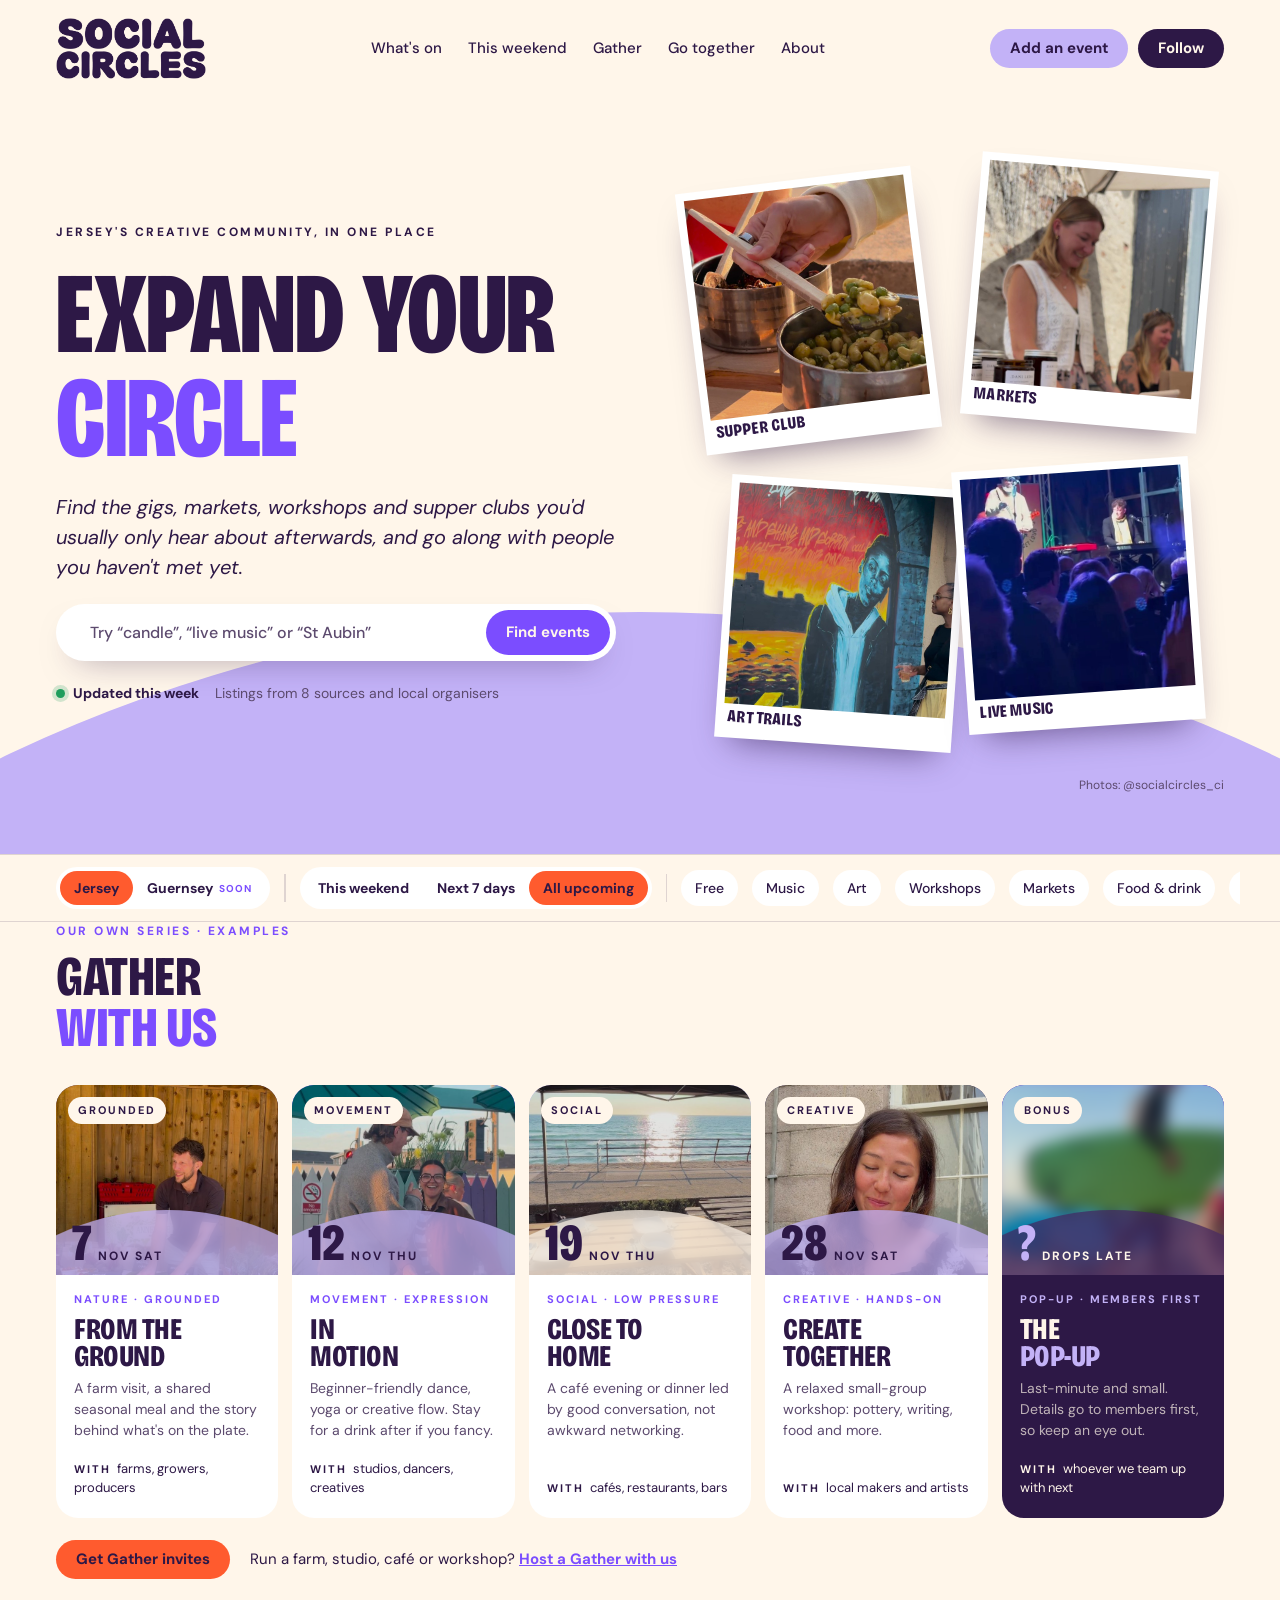
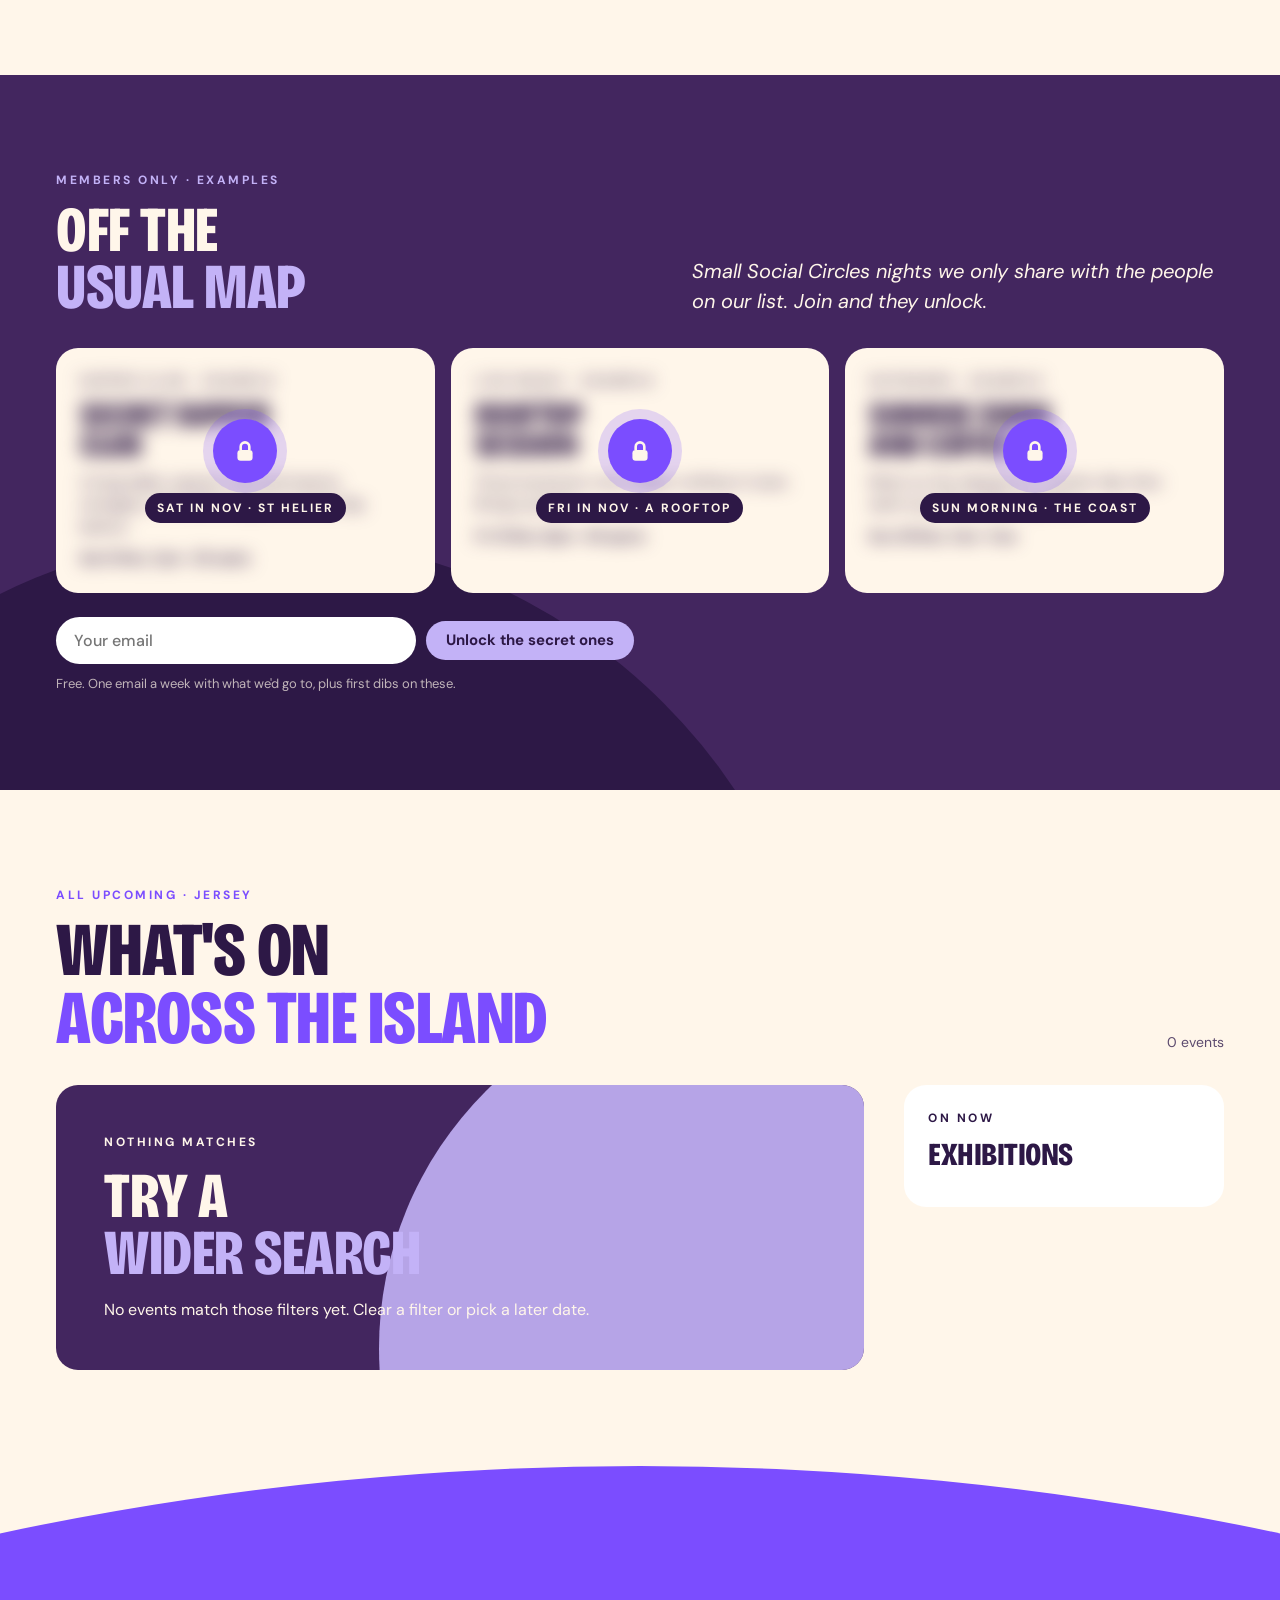
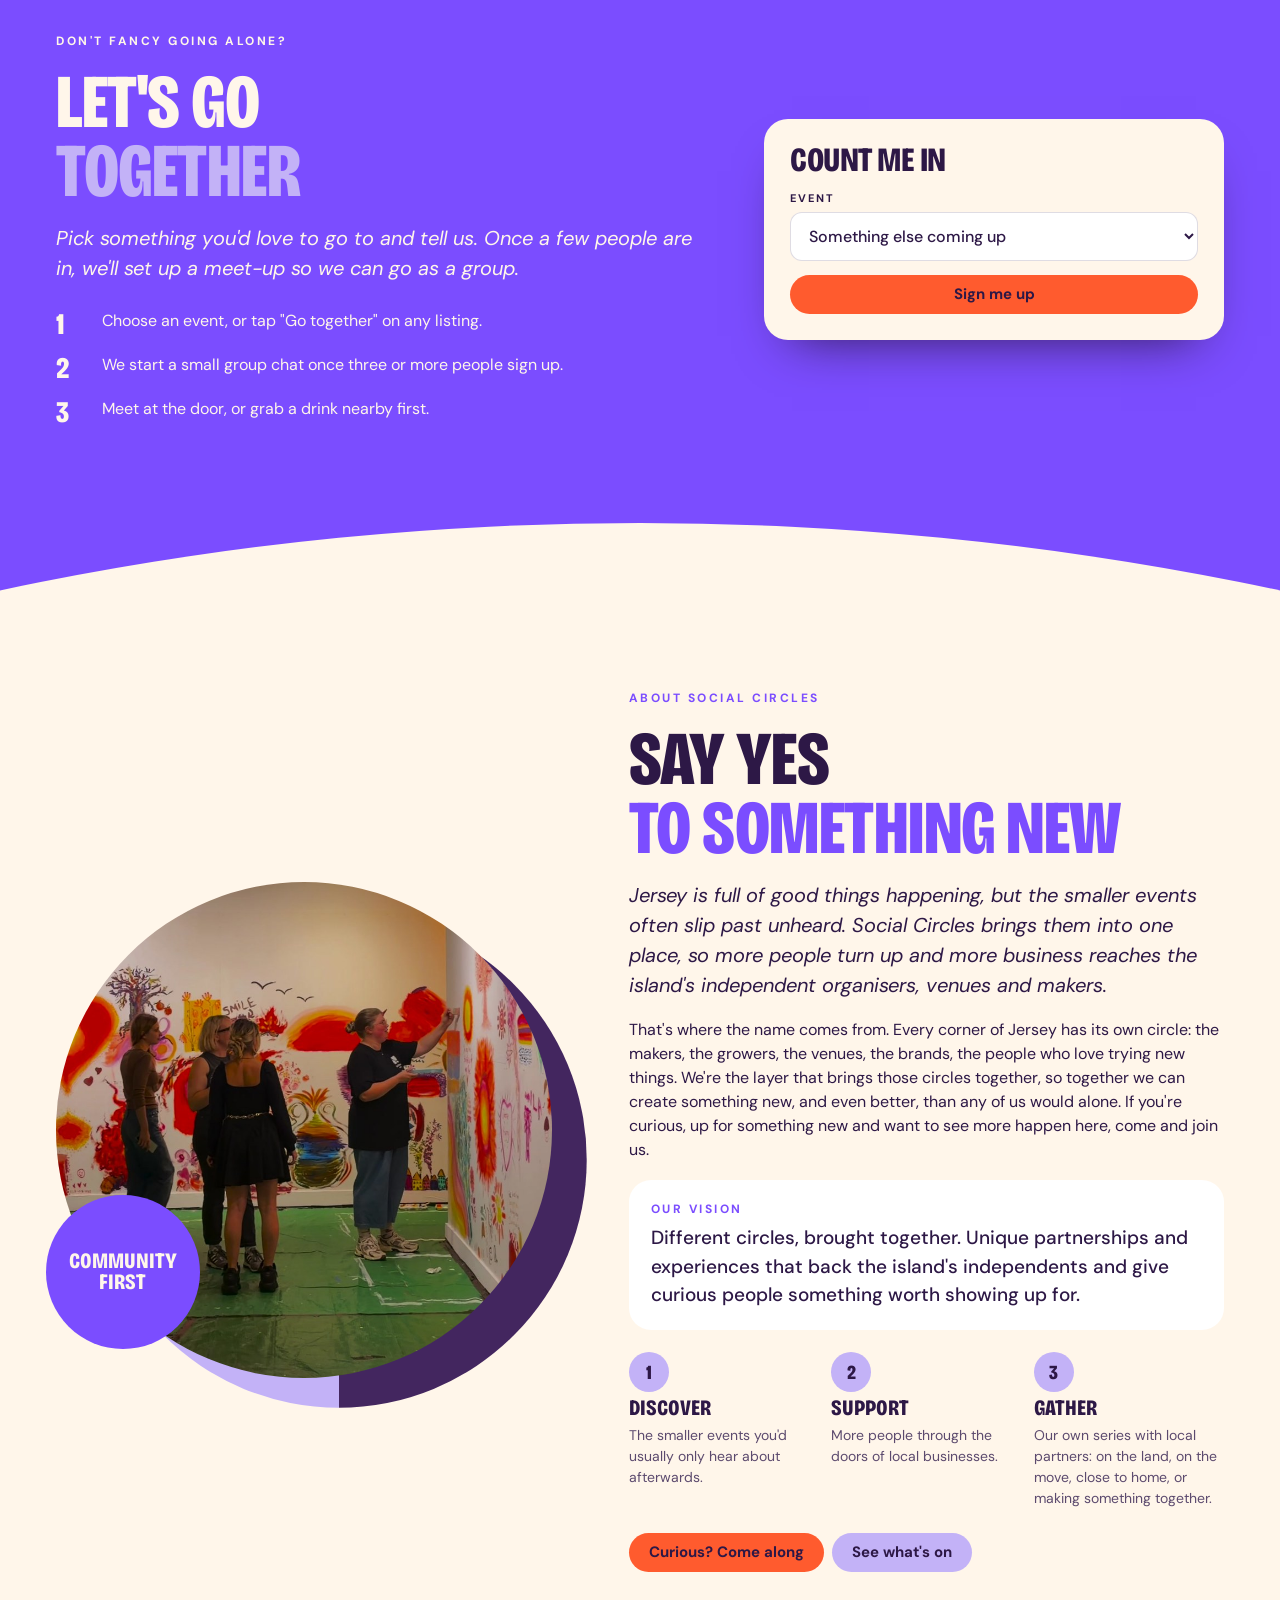
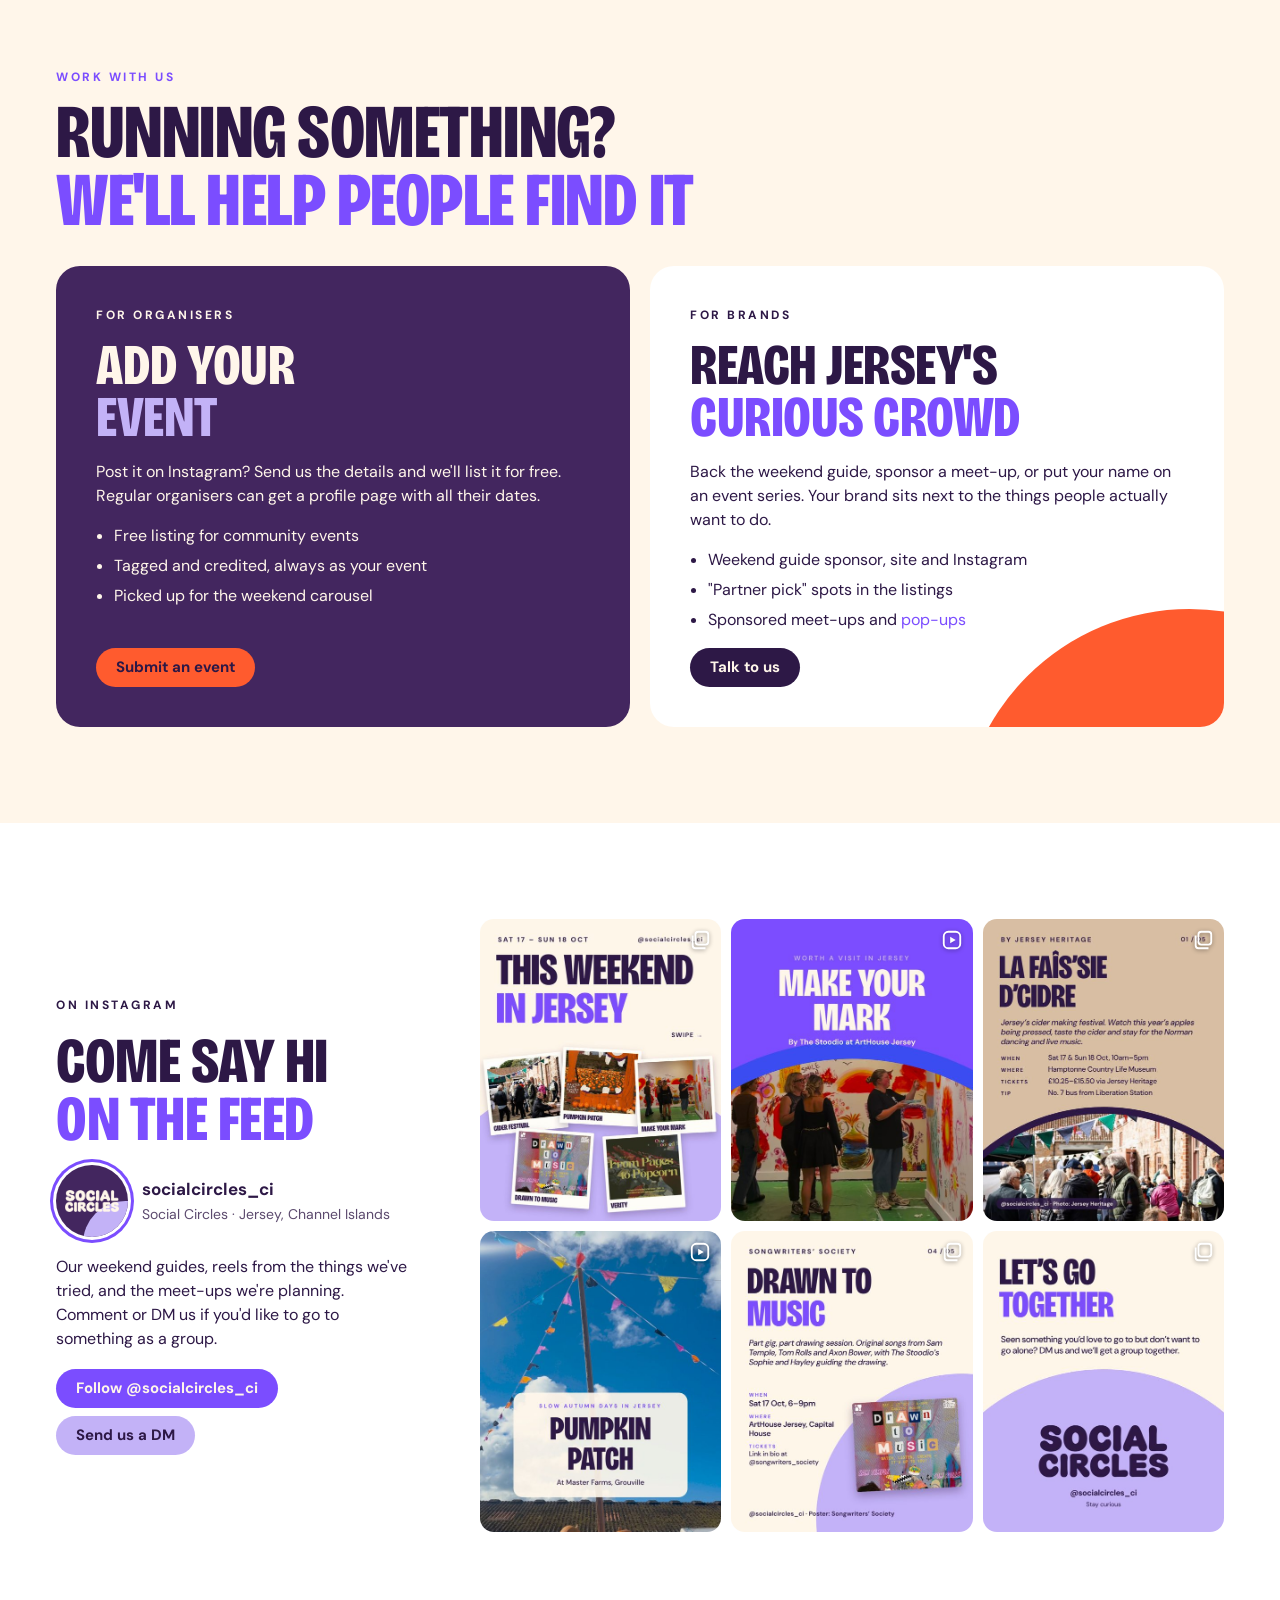
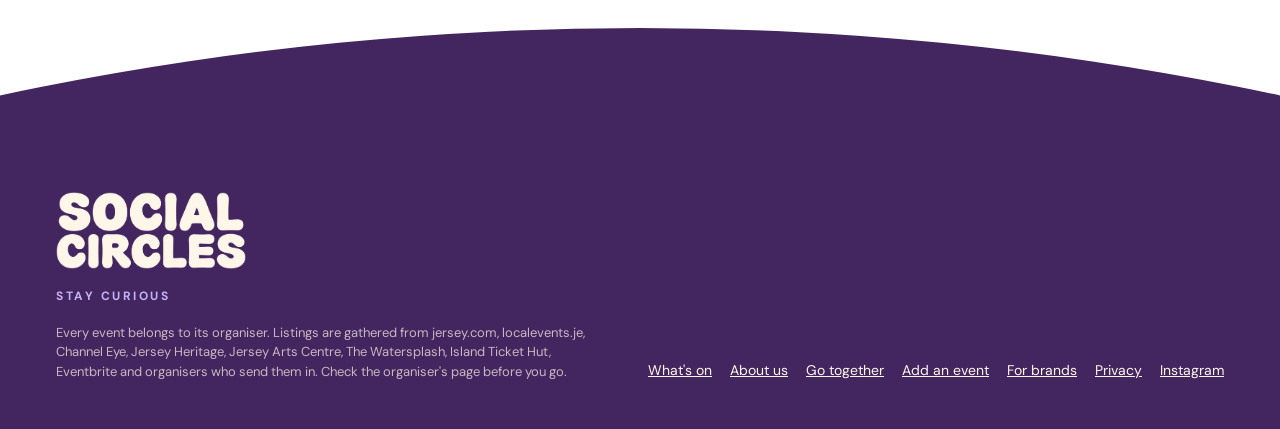
==== site/index.html @ 78b412b4 "Connect the Go together Tally form Co-Authored-By: Claude Opus 5.5 (1M context) <noreply@anthropic.c" ====
<!doctype html>
<html lang="en-GB">
<head>
<meta charset="utf-8">
<meta name="viewport" content="width=device-width,initial-scale=1,viewport-fit=cover">
<title>Social Circles · What's on in Jersey</title>
<meta name="description" content="Jersey's creative community in one place. Find the gigs, markets, workshops and supper clubs you'd usually only hear about afterwards, and go along with people you haven't met yet.">
<meta property="og:title" content="Social Circles · Expand your circle">
<meta property="og:description" content="What's on in Jersey, from the smaller events you'd usually only hear about afterwards.">
<meta property="og:image" content="img/about-mural.jpg">
<meta name="theme-color" content="#FFF6EA">
<link rel="icon" href="img/icon.png">
<link rel="preconnect" href="https://fonts.googleapis.com">
<link rel="stylesheet" href="https://fonts.googleapis.com/css2?family=Bricolage+Grotesque:opsz,wdth,wght@12..96,75..100,400..800&family=DM+Sans:ital,wght@0,400;0,500;0,700;1,400&display=swap">
<style>
/* Layout: homepage mockup in the weekend-carousel style. Cream hero over a giant cropped lilac circle with a polaroid collage, sticky island + date filter, carousel-style weekend picks, a two-card spotlight (our meet-up vs a featured event), a dated agenda, then violet meet-up and plum/white organiser + brand cards, each band entered through a giant split-circle edge. Kraft kept to a trace; tomato marks dates only. Single committed look: brand colours never change with theme. */
:root{
  --violet:#7B4DFF; --tomato:#FF5B2E; --aubergine:#2D1846; --plum:#43265F;
  --lilac:#C3B2F7; --kraft:#D8BFA3; --cream:#FFF6EA; --white:#FFFFFF;
  --accent-text:var(--violet); --accent-soft:var(--lilac);
  --line:#2D184626; --muted:#5C4A6E; --cream-dim:#FFF6EAB3;
  --display:'Bricolage Grotesque','Arial Narrow',Impact,sans-serif;
  --body:'DM Sans',system-ui,-apple-system,'Segoe UI',sans-serif;
  color-scheme:light;
}
*{box-sizing:border-box}
body{background:var(--cream);color:var(--aubergine);font-family:var(--body);font-size:16px;line-height:1.5;margin:0}
body::before{content:"";position:fixed;inset:0 0 auto;height:env(safe-area-inset-top,0px);z-index:30;background:var(--cream)}
.wrap{max-width:1200px;margin:0 auto;padding-left:max(16px,env(safe-area-inset-left,0px));padding-right:max(16px,env(safe-area-inset-right,0px))}
a{color:inherit}
img{display:block;max-width:100%}
h1,h2,h3{font-family:var(--display);font-weight:800;font-stretch:75%;font-variation-settings:"wdth" 75;text-transform:uppercase;line-height:.9;margin:0;letter-spacing:-.5px;text-wrap:balance}
h2{font-size:clamp(40px,6vw,76px)}
h2 .v,h1 .v{color:var(--violet)}
p{margin:0}
.eyebrow{font-size:12px;font-weight:700;letter-spacing:2.5px;text-transform:uppercase}
.intro{font-style:italic;font-size:clamp(17px,1.8vw,20px);max-width:52ch}
.btn{display:inline-flex;align-items:center;gap:8px;border:0;border-radius:999px;padding:12px 20px;font:700 15px/1 var(--body);cursor:pointer;text-decoration:none;white-space:nowrap}
.btn-dark{background:var(--aubergine);color:var(--cream)}
.btn-violet{background:var(--violet);color:var(--cream)}
.btn-line{background:var(--lilac);color:var(--aubergine)}
.btn:focus-visible,.chip:focus-visible,.seg button:focus-visible,input:focus-visible,select:focus-visible{outline:3px solid var(--violet);outline-offset:2px}
.section{padding-block:clamp(56px,8vw,96px);position:relative;overflow:hidden}
.head{display:flex;justify-content:space-between;align-items:flex-end;gap:20px;flex-wrap:wrap;margin-bottom:32px}
.head > div{display:flex;flex-direction:column;gap:12px;min-width:0}

/* mockup note */
.note{background:var(--aubergine);color:var(--cream);font-size:13px}
.note .wrap{display:flex;gap:12px;align-items:center;justify-content:space-between;flex-wrap:wrap;padding-block:8px}
.note b{color:var(--lilac)}

/* nav */
.nav .wrap{display:flex;align-items:center;justify-content:space-between;gap:20px;padding-block:18px}
.nav .logo img{width:150px}
.nav ul{display:flex;gap:26px;list-style:none;margin:0;padding:0;font-weight:500;font-size:15px}
.nav ul a{text-decoration:none;white-space:nowrap}
.nav .right .btn{white-space:nowrap}
.nav ul a:hover{color:var(--violet)}
.nav .right{display:flex;gap:10px;align-items:center}
@media (max-width:1040px){.nav ul{display:none}}
@media (max-width:480px){.nav .logo img{width:120px}.nav .right .btn-line{display:none}}

/* hero */
.hero{position:relative;overflow:hidden;padding-block:clamp(32px,5vw,64px) clamp(48px,7vw,88px)}
.hero .disc{position:absolute;left:50%;top:68%;width:230vw;aspect-ratio:1;border-radius:50%;background:var(--lilac);transform:translateX(-50%)}
.hero .wrap{position:relative;display:grid;grid-template-columns:minmax(0,1.05fr) minmax(0,1fr);gap:40px;align-items:center}
.hero-copy{display:flex;flex-direction:column;gap:22px;min-width:0}
.hero h1{font-size:clamp(60px,9vw,128px)}
.meta-row{display:flex;gap:16px;flex-wrap:wrap;align-items:center;font-size:14px;color:var(--muted)}
.live{display:inline-flex;align-items:center;gap:8px;font-weight:700;color:var(--aubergine)}
.live::before{content:"";width:9px;height:9px;border-radius:50%;background:#1F9D5C;box-shadow:0 0 0 4px #1F9D5C33}
.search{display:flex;gap:8px;background:var(--white);border-radius:999px;padding:6px 6px 6px 20px;box-shadow:0 14px 34px -20px #2D184699;max-width:560px}
.search input{flex:1;min-width:0;border:0;background:transparent;font:500 16px var(--body);color:var(--aubergine)}
.search input::placeholder{color:var(--muted)}
.search input:focus-visible{outline:none}
.collage{position:relative;aspect-ratio:1/1.1;max-width:560px;width:100%;justify-self:end}
.pol{position:absolute;width:43%;background:var(--white);padding:8px 8px 34px;box-shadow:0 18px 34px -16px #2D184699}
.pol img{width:100%;aspect-ratio:1;object-fit:cover}
.pol span{position:absolute;left:12px;bottom:8px;font-family:var(--display);font-weight:800;font-stretch:75%;font-variation-settings:"wdth" 75;font-size:17px;text-transform:uppercase;letter-spacing:.2px}
.pol:nth-child(1){left:3%;top:3%;transform:rotate(-7deg)}
.pol:nth-child(2){right:3%;top:0;transform:rotate(5deg)}
.pol:nth-child(3){left:9%;top:53%;transform:rotate(4deg)}
.pol:nth-child(4){right:5%;top:50%;transform:rotate(-4deg)}
.credit{position:absolute;right:0;bottom:-28px;font-size:12px;color:var(--muted)}
@media (max-width:820px){
  .hero .wrap{grid-template-columns:1fr}
  .hero .disc{top:auto;bottom:calc(430px - 230vw)}
  .collage{justify-self:center;max-width:420px}
}

/* filter bar */
.filters{position:sticky;top:env(safe-area-inset-top,0px);z-index:20;background:var(--cream);border-block:1.5px solid var(--line)}
.filters .wrap{display:flex;gap:14px;align-items:center;padding-block:12px;overflow-x:auto;scrollbar-width:none}
.filters .wrap::-webkit-scrollbar{display:none}
.seg{display:inline-flex;background:var(--white);border-radius:999px;padding:4px;flex:none}
.seg button{border:0;background:transparent;border-radius:999px;padding:8px 14px;font:700 14px var(--body);color:var(--aubergine);cursor:pointer;display:inline-flex;gap:6px;align-items:center}
.seg button[aria-pressed="true"]{background:var(--plum);color:var(--cream)}
.seg small{font-size:10px;letter-spacing:1px;text-transform:uppercase;background:transparent;color:var(--accent-text);border-radius:999px;padding:2px 0}
.divider{width:1.5px;height:28px;background:var(--line);flex:none}
.chip{flex:none;border:0;border-radius:999px;padding:9px 14px;font:500 14px var(--body);background:var(--white);color:var(--aubergine);cursor:pointer}
.chip[aria-pressed="true"]{background:var(--aubergine);color:var(--cream);box-shadow:none}

/* weekend picks */
.picks{display:grid;grid-template-columns:repeat(3,minmax(0,1fr));gap:20px}
@media (max-width:980px){.picks{grid-template-columns:repeat(auto-fit,minmax(min(100%,300px),1fr))}}
.pick{border-radius:22px;position:relative;overflow:hidden;padding:28px 26px 0;display:flex;flex-direction:column;gap:16px;min-width:0}
.pick.kraft{background:var(--white)} .pick.plum{background:var(--plum);color:var(--cream)} .pick.cream{background:var(--white)}
.pick .top{display:flex;justify-content:space-between;gap:12px}
.pick .top span:last-child{white-space:nowrap}
.pick h3{font-size:clamp(38px,3.6vw,50px)}
.pick.cream h3 .v,.pick.kraft h3 .v{color:var(--violet)} .pick.plum h3 .v{color:var(--lilac)}
.pick .intro{font-size:16px}
.dl{display:grid;grid-template-columns:auto 1fr;gap:6px 18px;font-size:15px;font-weight:500}
.dl dt{font-size:11px;font-weight:700;letter-spacing:2px;padding-top:3px}
.dl dd{margin:0}
.arc{position:relative;height:130px;margin-inline:-26px}
.arc::before{content:"";position:absolute;left:-30%;top:0;width:160%;aspect-ratio:1;border-radius:50%}
.pick.kraft .arc::before{background:var(--plum)} .pick.plum .arc::before{background:var(--lilac)} .pick.cream .arc::before{background:var(--lilac)}
.arc .inner{position:absolute;left:-28%;top:12px;width:156%;aspect-ratio:1;border-radius:50%;overflow:hidden;display:flex;justify-content:center}
.arc .badge{position:absolute;left:50%;top:60px;transform:translateX(-50%);text-align:center;width:min(86%,320px)}
.pick.kraft .arc .inner{background:#4E2F6C} .pick.plum .arc .inner{background:#B7A4F2} .pick.cream .arc .inner{background:#B7A4F2}
.arc .ph{font-size:12px;opacity:.85}
.pick.kraft .arc .badge{color:var(--cream)}
.pick .actions{display:flex;gap:8px;flex-wrap:wrap;margin-top:auto;padding-top:8px}


/* sponsor */
.sponsor{background:var(--lilac);color:var(--aubergine)}
.sponsor .wrap{display:grid;grid-template-columns:auto minmax(0,1fr) auto;gap:28px;align-items:center;padding-block:28px}
.slot{width:180px;aspect-ratio:2.4;border-radius:14px;border:2px dashed var(--plum);display:grid;place-items:center;font-weight:700;font-size:13px;letter-spacing:1px;text-transform:uppercase;color:var(--plum);text-align:center}
.sponsor p{max-width:60ch}
@media (max-width:760px){.sponsor .wrap{grid-template-columns:1fr}}

/* agenda */
.agenda-wrap{display:grid;grid-template-columns:minmax(0,1fr) 320px;gap:40px;align-items:start}
@media (max-width:980px){.agenda-wrap{grid-template-columns:1fr}}
.day{display:grid;grid-template-columns:92px minmax(0,1fr);gap:20px;padding-block:20px;border-top:2px solid var(--aubergine)}
.date{display:flex;flex-direction:column;line-height:1}
.date .dow{font-size:12px;font-weight:700;letter-spacing:2px;text-transform:uppercase}
.date .num{font-family:var(--display);font-weight:800;font-stretch:75%;font-variation-settings:"wdth" 75;font-size:58px;letter-spacing:-1px}
.date .mon{font-size:13px;font-weight:700;letter-spacing:2px;text-transform:uppercase;color:var(--accent-text)}
.rows{display:flex;flex-direction:column;gap:12px;min-width:0}
.row{background:var(--white);border-radius:18px;padding:18px 20px;display:grid;grid-template-columns:minmax(0,1fr) auto;gap:8px 20px;align-items:center}
.row .by{font-size:11px;font-weight:700;letter-spacing:2px;text-transform:uppercase;color:var(--muted)}
.row h4{margin:2px 0 4px;font-family:var(--display);font-weight:800;font-stretch:75%;font-variation-settings:"wdth" 75;text-transform:uppercase;font-size:26px;line-height:.95;letter-spacing:-.2px}
.row .facts{display:flex;flex-wrap:wrap;gap:4px 14px;font-size:14px;color:var(--muted)}
.row .facts b{color:var(--aubergine);font-weight:500}
.row .ctas{display:flex;gap:8px;align-items:center;flex-wrap:wrap;justify-content:flex-end}
.row .btn{padding:10px 16px;font-size:14px}
.tag{display:inline-flex;align-items:center;border-radius:999px;padding:4px 10px;font-size:12px;font-weight:700}
.tag.cat{background:var(--cream);color:var(--plum)}
.tag.free{background:#E3F4EA;color:#1A6B42}
.tag.out{background:var(--aubergine);color:var(--cream)}
.tags{display:flex;gap:6px;flex-wrap:wrap;margin-top:8px}
.row.soldout h4,.row.soldout .by{color:var(--muted)}
@media (max-width:640px){.day{grid-template-columns:1fr;gap:10px}.date{flex-direction:row;align-items:baseline;gap:10px}.date .num{font-size:40px}.row{grid-template-columns:1fr}.row .ctas{justify-content:flex-start}}
.empty{border-radius:22px;background:var(--plum);color:var(--cream);padding:clamp(28px,5vw,48px);display:flex;flex-direction:column;gap:16px;position:relative;overflow:hidden}
.empty::after{content:"";position:absolute;right:-30%;bottom:-120%;width:90%;aspect-ratio:1;border-radius:50%;background:var(--lilac);opacity:.9}
.empty > *{position:relative;z-index:1;max-width:46ch}
.empty h3{font-size:clamp(40px,5vw,64px)} .empty h3 .v{color:var(--lilac)}
.count{font-size:14px;color:var(--muted)}

/* sidebar */
.side{display:flex;flex-direction:column;gap:20px;position:sticky;top:90px}
@media (max-width:980px){.side{position:static}}
.panel{border-radius:22px;padding:24px;display:flex;flex-direction:column;gap:14px}
.panel h3{font-size:32px}
.panel.lilac{background:var(--lilac)}
.panel.white{background:var(--white)}
.exh{display:flex;flex-direction:column}
.exh div{padding-block:12px;border-top:1px solid var(--line);display:flex;flex-direction:column;gap:2px}
.exh b{font-size:15px}
.exh span{font-size:13px;color:var(--muted)}
.until{font-size:11px;font-weight:700;letter-spacing:1.5px;text-transform:uppercase;color:var(--violet)}

/* meet-up */
.meet{background:var(--violet);color:var(--cream)}
.meet .wrap{position:relative;display:grid;grid-template-columns:minmax(0,1fr) minmax(0,460px);gap:48px;align-items:center}
@media (max-width:860px){.meet .wrap{grid-template-columns:1fr}}
.meet h2 .v{color:var(--lilac)}
.steps{display:flex;flex-direction:column;gap:14px;margin-top:8px;max-width:48ch}
.steps div{display:grid;grid-template-columns:34px 1fr;gap:12px;align-items:start}
.steps i{font-style:normal;font-family:var(--display);font-weight:800;font-stretch:75%;font-variation-settings:"wdth" 75;font-size:30px;line-height:1;color:var(--lilac)}
form.card{background:var(--cream);color:var(--aubergine);border-radius:24px;padding:26px;display:flex;flex-direction:column;gap:14px;box-shadow:0 24px 50px -28px #2D1846}
form label{display:flex;flex-direction:column;gap:6px;font-size:11px;font-weight:700;letter-spacing:2px;text-transform:uppercase}
form input,form select{font:500 16px var(--body);color:var(--aubergine);background:var(--white);border:1.5px solid var(--line);border-radius:12px;padding:12px 14px;width:100%;text-transform:none;letter-spacing:0}
.thanks{background:var(--lilac);border-radius:14px;padding:12px 14px;font-size:14px}

/* organisers + brands */
.duo{display:grid;grid-template-columns:repeat(auto-fit,minmax(min(100%,380px),1fr));gap:20px}
.big{border-radius:24px;padding:clamp(26px,4vw,40px);display:flex;flex-direction:column;gap:16px;position:relative;overflow:hidden;min-height:360px}
.big > *{position:relative}
.big h3{font-size:clamp(40px,4.5vw,60px)}
.big.plum{background:var(--plum);color:var(--cream)} .big.plum h3 .v{color:var(--lilac)}
.big.kraft{background:var(--white)} .big.kraft h3 .v{color:var(--violet)}
.big.kraft::before{content:"";position:absolute;right:-34%;bottom:-74%;width:80%;aspect-ratio:1;border-radius:50%;background:var(--lilac)}
.big ul{margin:0;padding-left:18px;display:flex;flex-direction:column;gap:6px}
.big .btn{align-self:flex-start;margin-top:auto}
.spark{color:var(--accent-text)}

/* feed */
.ig{background:var(--white)}
.ig-grid{display:grid;grid-template-columns:minmax(0,360px) minmax(0,1fr);gap:clamp(28px,5vw,64px);align-items:center}
@media (max-width:900px){.ig-grid{grid-template-columns:1fr}}
.ig-side{display:flex;flex-direction:column;gap:18px;min-width:0}
.profile{display:flex;gap:14px;align-items:center}
.profile b{display:block;font-size:17px}
.profile span{font-size:14px;color:var(--muted)}
.pfp{width:72px;aspect-ratio:1;border-radius:50%;background:var(--plum);position:relative;overflow:hidden;display:grid;place-items:center;flex:none;box-shadow:0 0 0 3px var(--white),0 0 0 6px var(--violet)}
.pfp::after{content:"";position:absolute;right:-55%;bottom:-68%;width:118%;aspect-ratio:1;border-radius:50%;background:var(--lilac)}
.pfp img{width:76%;position:relative;z-index:1}
.ig-posts{display:grid;grid-template-columns:repeat(3,minmax(0,1fr));gap:10px}
.post{position:relative;display:block;border-radius:14px;overflow:hidden;aspect-ratio:4/5;background:var(--cream)}
.post img{width:100%;height:100%;object-fit:cover}
.post .kind{position:absolute;right:10px;top:10px;width:22px;height:22px;color:var(--white);filter:drop-shadow(0 1px 2px #0006)}
.post .kind svg{width:100%;height:100%}
.post .hover{position:absolute;inset:0;display:flex;flex-direction:column;justify-content:flex-end;gap:4px;padding:14px;background:linear-gradient(#2D184600 40%,#2D1846D9);color:var(--cream);font-size:13px;opacity:0;transition:opacity .2s}
.post .hover b{font-size:15px}
.post:hover .hover,.post:focus-visible .hover{opacity:1}


footer{background:var(--plum);color:var(--cream);padding-block:48px}
footer .wrap{display:grid;grid-template-columns:minmax(0,1fr) auto;gap:28px;align-items:end}
footer img{width:190px}
footer .src{font-size:13px;color:var(--cream-dim);max-width:62ch}
footer nav{display:flex;gap:18px;flex-wrap:wrap;font-size:14px}
@media (max-width:700px){footer .wrap{grid-template-columns:1fr}}

/* spotlight: two equal cards, our own meet-up (violet, full branding) beside a featured event (plum, light touch) */
.spots{display:grid;grid-template-columns:repeat(auto-fit,minmax(min(100%,420px),1fr));gap:20px}
.sc{border-radius:24px;position:relative;overflow:hidden;isolation:isolate;padding:clamp(24px,3vw,34px);display:flex;flex-direction:column;gap:14px;min-width:0}
.sc h3{font-size:clamp(36px,3.6vw,50px)}
.sc .intro{font-size:16px;max-width:36ch}
.sc .dl{font-size:14px}
.sc .acts{display:flex;gap:8px;flex-wrap:wrap;margin-top:auto;padding-top:6px}
.sc .flag{align-self:flex-start;border-radius:999px;padding:5px 11px;font-size:11px;font-weight:700;letter-spacing:2px;text-transform:uppercase}
.sc .flag b{color:var(--accent-text)} .sc-feat .flag b{color:var(--aubergine);text-decoration:underline}
.sc-own{background:var(--violet);color:var(--cream)}
.sc-own h3 .v{color:var(--aubergine)}
.sc-own .flag{background:var(--cream);color:var(--aubergine)}
.sc-own::before{content:"";position:absolute;z-index:-1;right:-22%;bottom:-48%;width:72%;aspect-ratio:1;border-radius:50%;background:var(--lilac)}
.sc-own .mark{position:absolute;right:7%;bottom:9%;width:min(30%,150px);z-index:-1}
.sc-own .btn-dark{background:var(--aubergine)}
.sc-feat{background:var(--plum);color:var(--cream)}
.sc-feat h3 .v{color:var(--lilac)}
.sc-feat .flag{background:var(--lilac);color:var(--aubergine)}
.sc-feat .ph{position:absolute;z-index:-1;right:-7%;top:-5%;width:min(44%,250px);aspect-ratio:1;border-radius:50%;overflow:hidden;box-shadow:0 0 0 10px var(--lilac)}
.sc-feat .ph img{width:100%;height:100%;object-fit:cover}
.sc-feat .credit2{font-size:12px;color:var(--cream-dim)}
.sc .copy{display:flex;flex-direction:column;gap:14px;max-width:62%}
@media (max-width:560px){.sc .copy{max-width:none}.sc-feat .ph{position:relative;right:auto;top:auto;width:70%;align-self:flex-end;margin:-40px -20% 0 0}.sc-own .mark{display:none}.sc-own::before{right:-30%;bottom:-38%;width:62%}}

/* opener: on cream, brand circles pop in around the wordmark, gather into the centre, then a ringed circle opens onto the page (about 2.4s) */
.opener{position:fixed;inset:0;z-index:100;pointer-events:none;overflow:hidden;animation:introGone 0s linear 2.45s forwards}
.opener .hole{position:absolute;left:50%;top:50%;width:1px;height:1px;border-radius:50%;transform:translate(-50%,-50%);box-shadow:0 0 0 12px var(--cream),0 0 0 34px var(--cream),0 0 0 200vmax var(--cream);animation:introHole .9s cubic-bezier(.65,0,.3,1) 1.55s forwards}
.opener .oc{position:absolute;left:calc(50% + var(--x));top:calc(50% + var(--y));width:var(--s);aspect-ratio:1;border-radius:50%;background:var(--c);transform:translate(-50%,-50%) scale(0);animation:ocIn .5s cubic-bezier(.2,.9,.25,1.35) var(--d) forwards,ocGather .42s cubic-bezier(.6,0,.4,1) calc(1.15s + var(--d) * .3) forwards}
.opener img{position:absolute;left:50%;top:50%;width:min(40vmin,300px);transform:translate(-50%,-50%) scale(.6);opacity:0;animation:introLogo .5s cubic-bezier(.2,.9,.25,1.2) .45s forwards,introFade .3s ease-in 1.3s forwards}
@keyframes ocIn{to{transform:translate(-50%,-50%) scale(1)}}
@keyframes ocGather{to{transform:translate(calc(-50% - var(--x)),calc(-50% - var(--y))) scale(.15);opacity:0}}
@keyframes introLogo{to{transform:translate(-50%,-50%) scale(1);opacity:1}}
@keyframes introFade{to{opacity:0;transform:translate(-50%,-50%) scale(.8)}}
@keyframes introHole{0%{box-shadow:0 0 0 12px var(--violet),0 0 0 34px var(--lilac),0 0 0 200vmax var(--cream)}to{width:300vmax;height:300vmax;box-shadow:0 0 0 12px var(--violet),0 0 0 34px var(--lilac),0 0 0 200vmax var(--cream)}}
@keyframes introGone{to{visibility:hidden}}
@media (prefers-reduced-motion:reduce){.opener{display:none}}

/* tomato accents: used through the event content to break up the purples; the hero stays violet */
.btn-violet{background:var(--tomato);color:var(--aubergine)}
.hero .btn-violet,.ig .btn-violet{background:var(--violet);color:var(--cream)}
.chip[aria-pressed="true"],.filters .seg button[aria-pressed="true"]{background:var(--tomato);color:var(--aubergine)}
.tag.free{background:#FFE1D6;color:#B23312}
.pick .top span:last-child,.head .eyebrow{color:var(--accent-text)} .pick.plum .top span:last-child{color:var(--accent-soft)}
.pick.cream .arc::before{background:var(--tomato)}
.date .num{color:var(--accent-text)}
.date .mon{color:var(--aubergine)}
.sc-own .flag b,.sc-feat .flag b{color:#D63E12}
.steps i{color:var(--cream)}
form.card .btn-dark{background:var(--tomato);color:var(--aubergine)}
.big.kraft::before{background:var(--tomato)}
.until{color:var(--accent-text)}
.cursor{background:#FF5B2E33}
.row::before{background:#FFD3C4}
.opener .oc:nth-of-type(3n){background:var(--tomato) !important}
/* secret circle: plum band of blurred event cards that unlock once someone joins the list */
.secret{background:var(--plum);color:var(--cream);position:relative;overflow:hidden;isolation:isolate}
.secret::before{content:"";position:absolute;z-index:-1;left:-25vw;bottom:-70vw;width:90vw;aspect-ratio:1;border-radius:50%;background:var(--aubergine)}
.secret h2 .v{color:var(--lilac)}
.secret .head .eyebrow{color:var(--accent-soft)}
.lockers{display:grid;grid-template-columns:repeat(3,minmax(0,1fr));gap:16px}
@media (max-width:860px){.lockers{grid-template-columns:1fr}}
.lk{position:relative;border-radius:22px;overflow:hidden;background:var(--cream);color:var(--aubergine);min-height:240px}
.lk .inside{padding:24px;display:flex;flex-direction:column;gap:10px;filter:blur(9px);transition:filter .6s ease;user-select:none}
.lk h3{font-size:34px}
.lk .veil{position:absolute;inset:0;display:flex;flex-direction:column;align-items:center;justify-content:center;gap:10px;text-align:center;padding:20px;transition:opacity .4s}
.lk .lock{width:64px;aspect-ratio:1;border-radius:50%;background:var(--violet);display:grid;place-items:center;box-shadow:0 0 0 10px #7B4DFF33}
.lk .lock svg{width:26px;height:26px}
.lk .tease{font-size:12px;font-weight:700;letter-spacing:2px;text-transform:uppercase;background:var(--aubergine);color:var(--cream);border-radius:999px;padding:6px 12px}
.secret.open .lk .inside{filter:none;user-select:auto}
.secret.open .lk .veil{opacity:0;pointer-events:none}
.unlock{margin-top:24px;display:flex;gap:10px;flex-wrap:wrap;align-items:center}
.unlock input{font:500 16px var(--body);border:0;border-radius:999px;padding:13px 18px;min-width:0;flex:1 1 240px;max-width:360px;color:var(--aubergine)}
.unlock small{flex-basis:100%;color:var(--cream-dim);font-size:13px}
/* hover circle: a soft violet disc appears under the mouse over anything clickable */
.cursor{position:fixed;left:0;top:0;width:34px;height:34px;margin:-17px 0 0 -17px;border-radius:50%;background:#7B4DFF2E;pointer-events:none;z-index:50;opacity:0;transition:width .2s,height .2s,margin .2s,background .2s,opacity .2s}
.cursor.on.grow{opacity:1;width:46px;height:46px;margin:-23px 0 0 -23px}
.cursor.dark{background:#C3B2F740}
/* split: the giant cropped circle as a section edge, one colour rising into the next */
.split{position:relative;overflow:hidden;height:clamp(48px,9vw,150px);background:var(--from)}
.split::after{content:"";position:absolute;left:50%;top:0;width:480vw;aspect-ratio:1;border-radius:50%;background:var(--to);transform:translateX(-50%)}
.split + .section{padding-top:clamp(24px,4vw,56px)}
/* seasonal hover: over Halloween or Christmas events the circle turns into a small pumpkin or bauble */
.cursor .ic{display:none;width:100%;height:100%}
.cursor.season{background:none !important;opacity:1;width:44px;height:44px;margin:-22px 0 0 -22px}
.cursor.halloween .ic-halloween,.cursor.christmas .ic-christmas{display:block;animation:wiggle .9s ease-in-out infinite}
@keyframes wiggle{0%,100%{transform:rotate(-8deg)}50%{transform:rotate(8deg)}}
.tag.season{background:var(--aubergine);color:var(--cream)}
@media (hover:none),(pointer:coarse){.cursor{display:none}}
/* rows and cards: a lilac circle grows from the corner on hover */
.row,.pick{isolation:isolate}
.row{position:relative;overflow:hidden}
.row::before{content:"";position:absolute;z-index:-1;right:-60px;top:50%;width:120px;aspect-ratio:1;border-radius:50%;background:var(--lilac);transform:translateY(-50%) scale(0);transition:transform .45s cubic-bezier(.2,.7,.2,1)}
.row:hover::before{transform:translateY(-50%) scale(5)}
.row:hover .tag.cat,.row:hover .btn-line{background:var(--white)}
.pick::after{content:"";position:absolute;z-index:-1;left:50%;top:-140px;width:220px;aspect-ratio:1;border-radius:50%;background:#C3B2F755;transform:translateX(-50%) scale(0);transition:transform .5s cubic-bezier(.2,.7,.2,1)}
.pick:hover::after{transform:translateX(-50%) scale(1.6)}
.pick.plum::after{background:#7B4DFF55}
@media (prefers-reduced-motion:reduce){.cursor .ic{animation:none !important}.cursor,.row::before,.pick::after{transition:none}}
@media (prefers-reduced-motion:no-preference){.btn,.chip,.seg button{transition:background .15s,color .15s,transform .15s}.btn:hover{transform:translateY(-1px)}}

/* about / vision: photo in a circle sitting on a split lilac disc, text and three pillars */
.about .wrap{display:grid;grid-template-columns:minmax(0,5fr) minmax(0,6fr);gap:clamp(32px,6vw,80px);align-items:center}
.about .orb{position:relative;aspect-ratio:1;max-width:520px;width:100%;justify-self:center}
.about .orb::before{content:"";position:absolute;inset:0;border-radius:50%;background:linear-gradient(90deg,var(--lilac) 50%,var(--plum) 50%);transform:translate(7%,6%)}
.about .orb img{position:relative;width:100%;height:100%;object-fit:cover;object-position:50% 50%;border-radius:50%;display:block}
.about .orb .stamp{position:absolute;left:-2%;bottom:6%;width:31%;aspect-ratio:1;border-radius:50%;background:var(--violet);color:var(--cream);display:grid;place-items:center;text-align:center;font-family:var(--display);font-weight:800;font-stretch:75%;font-variation-settings:"wdth" 75;text-transform:uppercase;font-size:clamp(15px,1.8vw,22px);line-height:.95;padding:10px}
.about .copy{display:flex;flex-direction:column;gap:18px;min-width:0}
.about .eyebrow{color:var(--accent-text)}
.about .vision{background:var(--white);border-radius:22px;padding:20px 22px;font-size:clamp(17px,1.7vw,19px);font-weight:500}
.about .vision b{display:block;font-size:12px;letter-spacing:2.5px;text-transform:uppercase;color:var(--violet);margin-bottom:6px}
.pillars{display:grid;grid-template-columns:repeat(3,minmax(0,1fr));gap:12px;margin:4px 0 0;padding:0;list-style:none}
.pillars li{display:flex;flex-direction:column;gap:6px;font-size:14px;color:var(--muted)}
.pillars i{width:40px;height:40px;border-radius:50%;background:var(--lilac);display:grid;place-items:center;font-style:normal;font-family:var(--display);font-weight:800;font-stretch:75%;font-variation-settings:"wdth" 75;font-size:20px;color:var(--aubergine)}
.pillars b{font-family:var(--display);font-weight:800;font-stretch:75%;font-variation-settings:"wdth" 75;text-transform:uppercase;font-size:22px;line-height:.95;color:var(--aubergine)}
@media (max-width:820px){.about .wrap{grid-template-columns:1fr}.about .orb{max-width:360px}}
@media (max-width:520px){.pillars{grid-template-columns:1fr}.pillars li{display:grid;grid-template-columns:40px minmax(0,1fr);gap:2px 14px}.pillars i{grid-row:span 2}}

/* gather: Social Circles' own monthly series, one card per week with a split-circle top */
.gathers{display:grid;grid-template-columns:repeat(5,minmax(0,1fr));gap:14px}
.gt{background:var(--white);border-radius:22px;overflow:hidden;display:flex;flex-direction:column;min-width:0}
.gt .top{position:relative;height:190px;overflow:hidden;background:var(--c1)}
.gt .top>img{position:absolute;inset:0;width:100%;height:100%;object-fit:cover;object-position:50% 25%}
.gt.pop .top>img{filter:blur(7px);transform:scale(1.1)}
.gt .top::after{content:"";position:absolute;left:50%;top:66%;width:230%;aspect-ratio:1;border-radius:50%;background:var(--c2);transform:translateX(-50%);opacity:.72;-webkit-backdrop-filter:blur(6px);backdrop-filter:blur(6px)}
.gt .top .wk{position:absolute;left:12px;top:12px;z-index:1;font-size:11px;font-weight:700;letter-spacing:2px;text-transform:uppercase;color:var(--aubergine);background:var(--cream);border-radius:999px;padding:5px 10px}
.gt .top .gd{position:absolute;left:16px;bottom:10px;z-index:1;display:flex;align-items:baseline;gap:6px}
.gt .top .gd b{font-family:var(--display);font-weight:800;font-stretch:75%;font-variation-settings:"wdth" 75;font-size:52px;line-height:.85;color:var(--aubergine)}
.gt .top .gd span{font-size:12px;font-weight:700;letter-spacing:2px;text-transform:uppercase;color:var(--aubergine)}
.gt .body{padding:16px 18px 20px;display:flex;flex-direction:column;gap:8px;flex:1}
.gt .body small{font-size:11px;font-weight:700;letter-spacing:2px;text-transform:uppercase;color:var(--violet)}
.gt h3{font-size:30px}
.gt p{margin:0;font-size:14px;color:var(--muted)}
.gt .with{margin-top:auto;padding-top:10px;font-size:13px;color:var(--aubergine)}
.gt .with b{font-size:11px;letter-spacing:2px;text-transform:uppercase;margin-right:6px}
.gt.pop{background:var(--aubergine);color:var(--cream)}
.gt.pop p{color:var(--cream-dim)} .gt.pop .with{color:var(--cream)} .gt.pop .body small{color:var(--lilac)} .gt.pop h3 .v{color:var(--lilac)}
.gt.pop .top .gd b{color:var(--lilac)} .gt.pop .top .gd span{color:var(--cream)}
.gather-foot{display:flex;gap:12px 20px;align-items:center;flex-wrap:wrap;margin-top:22px;font-size:15px}
@media (max-width:1100px){.gathers{grid-template-columns:repeat(auto-fit,minmax(min(100%,230px),1fr))}}
</style>
</head>
<body>

<div class="opener" aria-hidden="true"><div class="hole"></div><i class="oc" style="--x:-34vmin;--y:-15vmin;--s:24vmin;--c:var(--lilac);--d:0.05s"></i><i class="oc" style="--x:30vmin;--y:-19vmin;--s:16vmin;--c:var(--violet);--d:0.14s"></i><i class="oc" style="--x:35vmin;--y:14vmin;--s:12vmin;--c:var(--plum);--d:0.22s"></i><i class="oc" style="--x:-28vmin;--y:22vmin;--s:10vmin;--c:var(--violet);--d:0.3s"></i><i class="oc" style="--x:7vmin;--y:-27vmin;--s:8vmin;--c:var(--plum);--d:0.18s"></i><i class="oc" style="--x:13vmin;--y:26vmin;--s:14vmin;--c:var(--lilac);--d:0.26s"></i><i class="oc" style="--x:-7vmin;--y:24vmin;--s:4vmin;--c:var(--tomato);--d:0.38s"></i><i class="oc" style="--x:41vmin;--y:-2vmin;--s:3vmin;--c:var(--tomato);--d:0.44s"></i><i class="oc" style="--x:-43vmin;--y:5vmin;--s:6vmin;--c:var(--plum);--d:0.34s"></i><i class="oc" style="--x:-15vmin;--y:-27vmin;--s:5vmin;--c:var(--lilac);--d:0.4s"></i><i class="oc" style="--x:24vmin;--y:30vmin;--s:5vmin;--c:var(--violet);--d:0.48s"></i><img src="img/wordmark-aubergine.png" alt=""></div>


<header class="nav">
  <div class="wrap">
    <a class="logo" href="#top" aria-label="Social Circles home"><img src="img/wordmark-aubergine.png" alt="Social Circles"></a>
    <ul>
      <li><a href="#whats-on">What's on</a></li>
      <li><a href="#weekend">This weekend</a></li>
      <li><a href="#gather">Gather</a></li>
      <li><a href="#meetup">Go together</a></li>
      <li><a href="#about">About</a></li>
    </ul>
    <div class="right">
      <a class="btn btn-line" href="https://www.instagram.com/socialcircles_ci/" data-form="submit">Add an event</a>
      <a class="btn btn-dark" href="https://www.instagram.com/socialcircles_ci/">Follow</a>
    </div>
  </div>
</header>

<section class="hero" id="top">
  <div class="disc" aria-hidden="true"></div>
  <div class="wrap">
    <div class="hero-copy">
      <span class="eyebrow">Jersey's creative community, in one place</span>
      <h1>Expand your<br><span class="v">circle</span></h1>
      <p class="intro">Find the gigs, markets, workshops and supper clubs you'd usually only hear about afterwards, and go along with people you haven't met yet.</p>
      <form class="search" role="search" onsubmit="event.preventDefault();document.getElementById('whats-on').scrollIntoView({behavior:'smooth'})">
        <label for="q" class="sr" style="position:absolute;left:-9999px">Search events</label>
        <input id="q" type="search" placeholder="Try “candle”, “live music” or “St Aubin”">
        <button class="btn btn-violet" type="submit">Find events</button>
      </form>
      <div class="meta-row"><span class="live" id="updated">Updated this week</span><span id="heroCount">Listings from 8 sources and local organisers</span></div>
    </div>
    <div class="collage" aria-label="Photos from our Instagram">
      <figure class="pol" style="margin:0"><img src="img/supper-food.jpg" alt="Curry being served at a supper club by the sea"><span>Supper club</span></figure>
      <figure class="pol" style="margin:0"><img src="img/market-stall.jpg" alt="A maker smiling behind her candle stall at a market"><span>Markets</span></figure>
      <figure class="pol" style="margin:0"><img src="img/art-trail.jpg" alt="Someone stopping to look at a mural on the seafront"><span>Art trails</span></figure>
      <figure class="pol" style="margin:0"><img src="img/stage.jpg" alt="Band on stage"><span>Live music</span></figure>
      <span class="credit">Photos: @socialcircles_ci</span>
    </div>
  </div>
</section>

<div class="filters" id="filters">
  <div class="wrap">
    <div class="seg" role="group" aria-label="Island">
      <button id="isl-jersey" aria-pressed="true" data-island="jersey">Jersey</button>
      <button id="isl-guernsey" aria-pressed="false" data-island="guernsey">Guernsey <small>Soon</small></button>
    </div>
    <span class="divider" aria-hidden="true"></span>
    <div class="seg" role="group" aria-label="When">
      <button id="w-week" aria-pressed="false" data-when="weekend">This weekend</button>
      <button id="w-next" aria-pressed="false" data-when="next7">Next 7 days</button>
      <button id="w-all" aria-pressed="true" data-when="all">All upcoming</button>
    </div>
    <span class="divider" aria-hidden="true"></span>
    <button class="chip" id="c-free" aria-pressed="false" data-free>Free</button>
    <button class="chip" id="c-music" aria-pressed="false" data-cat="Music">Music</button>
    <button class="chip" id="c-art" aria-pressed="false" data-cat="Art">Art</button>
    <button class="chip" id="c-workshops" aria-pressed="false" data-cat="Workshops">Workshops</button>
    <button class="chip" id="c-markets" aria-pressed="false" data-cat="Markets">Markets</button>
    <button class="chip" id="c-food" aria-pressed="false" data-cat="Food & drink">Food &amp; drink</button>
    <button class="chip" id="c-outdoors" aria-pressed="false" data-cat="Outdoors">Outdoors</button>
    <button class="chip" id="c-well" aria-pressed="false" data-cat="Wellbeing">Wellbeing</button>
    <button class="chip" id="c-heritage" aria-pressed="false" data-cat="Heritage">Heritage</button>
    <button class="chip" id="c-family" aria-pressed="false" data-cat="Family">Family</button>
  </div>
</div>

<section class="section" id="weekend" hidden>
  <div class="wrap">
    <div class="head">
      <div>
        <span class="eyebrow" style="color:var(--accent-text)" id="weekendDates"></span>
        <h2>This weekend<br><span class="v">we'd go to</span></h2>
      </div>
      <p class="intro" style="max-width:40ch">Our picks for the weekend, the same way we'd post them on the carousel.</p>
    </div>
    <div class="picks" id="picks"></div>
  </div>
</section>

<!-- Spotlight: switch back on (remove hidden) once there is a real featured event and meet-up. -->
<section class="section" id="spotlight" style="padding-top:0" hidden>
  <div class="wrap">
    <div class="head">
      <div><span class="eyebrow">Spotlight</span><h2 style="font-size:clamp(34px,4.5vw,56px)">One of ours,<br><span class="v">one of theirs</span></h2></div>
      <p class="intro" style="max-width:40ch">Our own meet-ups sit beside a featured event from the community, so you can see which is which.</p>
    </div>
    <div class="spots">
      <article class="sc sc-own">
        <img class="mark" src="img/wordmark-cream.png" alt="">
        <span class="flag">Social Circles meet-up · <b>example</b></span>
        <div class="copy">
          <h3>Sea shanties<br><span class="v">together</span></h3>
          <p class="intro">Our own night out. We'll meet for a drink first, then head into the National Trust's Sea Shanty Night as a group.</p>
          <dl class="dl"><dt>WHEN</dt><dd>Fri 20 Nov, meet 6:30pm</dd><dt>WHERE</dt><dd>Greve de Lecq Seaside Café</dd><dt>TICKETS</dt><dd>Book your own shanty ticket</dd></dl>
        </div>
        <div class="acts"><a class="btn btn-dark" href="#meetup" data-go="Sea Shanty Night">Join us</a></div>
      </article>
      <article class="sc sc-feat">
        <div class="ph"><img src="img/makeyourmark.jpg" alt="People painting the walls at Make Your Mark"></div>
        <span class="flag">Featured event · <b>free</b></span>
        <div class="copy">
          <span class="eyebrow">By The Stoodio at ArtHouse</span>
          <h3>Make your<br><span class="v">mark</span></h3>
          <p class="intro">The whole of ArtHouse is one big artwork that everyone adds to. We loved the opening.</p>
          <dl class="dl"><dt>DROP IN</dt><dd>Tue to Sun, 12–6pm, until 1 Nov</dd><dt>WHERE</dt><dd>Capital House, St Helier</dd></dl>
        </div>
        <div class="acts"><a class="btn btn-violet" href="https://channeleye.media/events/artist-takeover-make-your-mark-by-the-stoodio/?occurrence=2026-10-14">See listing</a><a class="btn btn-line" href="#meetup" data-go="Make Your Mark">Go together</a></div>
        <span class="credit2">Photo: @socialcircles_ci · Featured spots can be booked by organisers</span>
      </article>
    </div>
  </div>
</section>

<section class="section" id="gather" style="padding-top:0">
  <div class="wrap">
    <div class="head">
      <div><span class="eyebrow">Our own series · examples</span><h2 style="font-size:clamp(34px,4.5vw,56px)">Gather<br><span class="v">with us</span></h2></div>
    </div>
    <div class="gathers">
      <article class="gt" style="--c1:var(--plum);--c2:var(--lilac);--ink:var(--cream)">
        <div class="top"><img src="img/gather-ground.jpg" alt="A grower setting out his stall"><span class="wk">Grounded</span><span class="gd"><b>7</b><span>Nov Sat</span></span></div>
        <div class="body"><small>Nature · grounded</small><h3>From the<br><span class="v">ground</span></h3><p>A farm visit, a shared seasonal meal and the story behind what's on the plate.</p><div class="with"><b>With</b>farms, growers, producers</div></div>
      </article>
      <article class="gt" style="--c1:var(--violet);--c2:var(--lilac);--ink:var(--cream)">
        <div class="top"><img src="img/gather-motion.jpg" alt="Two people dancing on a rooftop terrace"><span class="wk">Movement</span><span class="gd"><b>12</b><span>Nov Thu</span></span></div>
        <div class="body"><small>Movement · expression</small><h3>In<br><span class="v">motion</span></h3><p>Beginner-friendly dance, yoga or creative flow. Stay for a drink after if you fancy.</p><div class="with"><b>With</b>studios, dancers, creatives</div></div>
      </article>
      <article class="gt" style="--c1:var(--lilac);--c2:var(--cream);--ink:var(--aubergine)">
        <div class="top"><img src="img/gather-home.jpg" alt="A table set for supper by the sea"><span class="wk">Social</span><span class="gd"><b>19</b><span>Nov Thu</span></span></div>
        <div class="body"><small>Social · low pressure</small><h3>Close to<br><span class="v">home</span></h3><p>A café evening or dinner led by good conversation, not awkward networking.</p><div class="with"><b>With</b>cafés, restaurants, bars</div></div>
      </article>
      <article class="gt" style="--c1:var(--aubergine);--c2:var(--lilac);--ink:var(--cream)">
        <div class="top"><img src="img/gather-create.jpg" alt="An artist drawing at her market table"><span class="wk">Creative</span><span class="gd"><b>28</b><span>Nov Sat</span></span></div>
        <div class="body"><small>Creative · hands-on</small><h3>Create<br><span class="v">together</span></h3><p>A relaxed small-group workshop: pottery, writing, food and more.</p><div class="with"><b>With</b>local makers and artists</div></div>
      </article>
      <article class="gt pop" style="--c1:var(--violet);--c2:var(--plum);--ink:var(--cream)">
        <div class="top"><img src="img/gather-pop.jpg" alt="A blurred hint of the next pop-up"><span class="wk">Bonus</span><span class="gd"><b>?</b><span>Drops late</span></span></div>
        <div class="body"><small>Pop-up · members first</small><h3>The<br><span class="v">pop-up</span></h3><p>Last-minute and small. Details go to members first, so keep an eye out.</p><div class="with"><b>With</b>whoever we team up with next</div></div>
      </article>
    </div>
    <div class="gather-foot"><a class="btn btn-violet" href="https://www.instagram.com/socialcircles_ci/" data-form="signup" data-source="gather">Get Gather invites</a><span>Run a farm, studio, café or workshop? <a href="https://www.instagram.com/socialcircles_ci/" style="color:var(--violet);font-weight:700">Host a Gather with us</a></span></div>
  </div>
</section>

<section class="section secret" id="secret">
  <div class="wrap">
    <div class="head">
      <div><span class="eyebrow">Members only · examples</span><h2 style="font-size:clamp(38px,5vw,64px)">Off the<br><span class="v">usual map</span></h2></div>
      <p class="intro" style="max-width:38ch">Small Social Circles nights we only share with the people on our list. Join and they unlock.</p>
    </div>
    <div class="lockers"><article class="lk"><div class="inside" aria-hidden="true"><span class="eyebrow">Supper club · example</span><h3>Secret supper<br>club</h3><p style="font-size:15px">A long table, a guest chef and twenty strangers. The address goes out the day before.</p><b style="font-size:14px">Sat 21 Nov, 7pm · 20 seats</b></div><div class="veil"><div class="lock"><svg viewBox="0 0 24 24" aria-hidden="true"><rect x="5" y="11" width="14" height="10" rx="3" fill="#FFF6EA"/><path d="M8 11V8a4 4 0 0 1 8 0v3" fill="none" stroke="#FFF6EA" stroke-width="2.4"/></svg></div><span class="tease">Sat in Nov · St Helier</span></div></article><article class="lk"><div class="inside" aria-hidden="true"><span class="eyebrow">Live music · example</span><h3>Rooftop<br>session</h3><p style="font-size:15px">Three local acts, one hidden rooftop in town. Bring a jumper.</p><b style="font-size:14px">Fri 13 Nov, 8pm · 40 spots</b></div><div class="veil"><div class="lock"><svg viewBox="0 0 24 24" aria-hidden="true"><rect x="5" y="11" width="14" height="10" rx="3" fill="#FFF6EA"/><path d="M8 11V8a4 4 0 0 1 8 0v3" fill="none" stroke="#FFF6EA" stroke-width="2.4"/></svg></div><span class="tease">Fri in Nov · a rooftop</span></div></article><article class="lk"><div class="inside" aria-hidden="true"><span class="eyebrow">Outdoors · example</span><h3>Sunrise swim<br>and coffee</h3><p style="font-size:15px">Meet on the slipway for a winter dip, then warm up with coffee together.</p><b style="font-size:14px">Sun 29 Nov, 7am · free</b></div><div class="veil"><div class="lock"><svg viewBox="0 0 24 24" aria-hidden="true"><rect x="5" y="11" width="14" height="10" rx="3" fill="#FFF6EA"/><path d="M8 11V8a4 4 0 0 1 8 0v3" fill="none" stroke="#FFF6EA" stroke-width="2.4"/></svg></div><span class="tease">Sun morning · the coast</span></div></article></div>
    <form class="unlock" id="unlockForm">
      <label for="u-email" style="position:absolute;left:-9999px">Email</label>
      <input id="u-email" type="email" placeholder="Your email" autocomplete="email">
      <button class="btn btn-violet" type="submit" style="background:var(--lilac);color:var(--aubergine)">Unlock the secret ones</button>
      <small id="unlockNote">Free. One email a week with what we'd go to, plus first dibs on these.</small>
    </form>
  </div>
</section>

<!-- Sponsor slot: switch back on (remove hidden) once a brand sponsors the weekend guide. -->
<aside class="sponsor" aria-label="Sponsor slot" hidden>
  <div class="wrap">
    <div class="slot">Partner logo</div>
    <div style="display:flex;flex-direction:column;gap:6px;min-width:0">
      <span class="eyebrow">Weekend guide supported by · example sponsor slot</span>
      <p>A local brand backs the weekend guide each week. Their logo and one line sit here, in the same spot on the site, in the carousel and on the reel end card.</p>
    </div>
    <a class="btn btn-violet" href="#organisers">Sponsor a week</a>
  </div>
</aside>

<section class="section" id="whats-on">
  <div class="wrap">
    <div class="head">
      <div>
        <span class="eyebrow" id="listLabel">All upcoming · Jersey</span>
        <h2>What's on<br><span class="v">across the island</span></h2>
      </div>
      <span class="count" id="count"></span>
    </div>
    <div class="agenda-wrap">
      <div id="agenda"></div>
      <div class="side">
        <div class="panel white" id="exhPanel" hidden>
          <span class="eyebrow">On now</span>
          <h3>Exhibitions</h3>
          <div class="exh" id="exh"></div>
        </div>
        <div class="panel lilac" data-until="2026-11-30">
          <span class="eyebrow">All month</span>
          <h3>Eat out for less</h3>
          <p>Delicious Jersey Dine-Out Festival runs until 30 Nov, with set menus at restaurants all over the island.</p>
          <a class="btn btn-dark" style="align-self:flex-start" href="https://channeleye.media/events/delicious-jersey-dine-out-festival/?occurrence=2026-10-01">See the menus</a>
        </div>
      </div>
    </div>
  </div>
</section>

<div class="split" style="--from:var(--cream);--to:var(--violet)" aria-hidden="true"></div>
<section class="section meet" id="meetup">
  <div class="wrap">
    <div style="display:flex;flex-direction:column;gap:18px;min-width:0">
      <span class="eyebrow">Don't fancy going alone?</span>
      <h2>Let's go<br><span class="v">together</span></h2>
      <p class="intro">Pick something you'd love to go to and tell us. Once a few people are in, we'll set up a meet-up so we can go as a group.</p>
      <div class="steps">
        <div><i>1</i><span>Choose an event, or tap "Go together" on any listing.</span></div>
        <div><i>2</i><span>We start a small group chat once three or more people sign up.</span></div>
        <div><i>3</i><span>Meet at the door, or grab a drink nearby first.</span></div>
      </div>
    </div>
    <form class="card" id="meetForm">
      <h3 style="font-size:34px">Count me in</h3>
      <label for="m-event">Event<select id="m-event"></select></label>
      <button class="btn btn-dark" type="submit" style="justify-content:center">Sign me up</button>
      <p class="thanks" id="thanks" hidden>Thanks! We'll be in touch once a few people are in.</p>
    </form>
  </div>
</section>

<div class="split" style="--from:var(--violet);--to:var(--cream)" aria-hidden="true"></div>
<section class="section about" id="about">
  <div class="wrap">
    <div class="orb"><img src="img/about-mural.jpg" alt="People painting a shared mural together at Make Your Mark, ArtHouse Jersey"><span class="stamp">Community<br>first</span></div>
    <div class="copy">
      <span class="eyebrow">About Social Circles</span>
      <h2>Say yes<br><span class="v">to something new</span></h2>
      <p class="intro">Jersey is full of good things happening, but the smaller events often slip past unheard. Social Circles brings them into one place, so more people turn up and more business reaches the island's independent organisers, venues and makers.</p>
      <p>That's where the name comes from. Every corner of Jersey has its own circle: the makers, the growers, the venues, the brands, the people who love trying new things. We're the layer that brings those circles together, so together we can create something new, and even better, than any of us would alone. If you're curious, up for something new and want to see more happen here, come and join us.</p>
      <div class="vision"><b>Our vision</b>Different circles, brought together. Unique partnerships and experiences that back the island's independents and give curious people something worth showing up for.</div>
      <ul class="pillars">
        <li><i>1</i><b>Discover</b><span>The smaller events you'd usually only hear about afterwards.</span></li>
        <li><i>2</i><b>Support</b><span>More people through the doors of local businesses.</span></li>
        <li><i>3</i><b>Gather</b><span>Our own series with local partners: on the land, on the move, close to home, or making something together.</span></li>
      </ul>
      <div style="display:flex;gap:8px;flex-wrap:wrap;margin-top:6px"><a class="btn btn-violet" href="#secret">Curious? Come along</a><a class="btn btn-line" href="#whats-on">See what's on</a></div>
    </div>
  </div>
</section>

<section class="section" id="organisers" style="padding-top:0">
  <div class="wrap">
    <div class="head"><div><span class="eyebrow">Work with us</span><h2>Running something?<br><span class="v">We'll help people find it</span></h2></div></div>
    <div class="duo">
      <div class="big plum">
        <span class="eyebrow">For organisers</span>
        <h3>Add your<br><span class="v">event</span></h3>
        <p>Post it on Instagram? Send us the details and we'll list it for free. Regular organisers can get a profile page with all their dates.</p>
        <ul><li>Free listing for community events</li><li>Tagged and credited, always as your event</li><li>Picked up for the weekend carousel</li></ul>
        <a class="btn btn-violet" href="https://www.instagram.com/socialcircles_ci/" data-form="submit">Submit an event</a>
      </div>
      <div class="big kraft">
        <span class="eyebrow">For brands</span>
        <h3>Reach Jersey's<br><span class="v">curious crowd</span></h3>
        <p>Back the weekend guide, sponsor a meet-up, or put your name on an event series. Your brand sits next to the things people actually want to do.</p>
        <ul><li>Weekend guide sponsor, site and Instagram</li><li>"Partner pick" spots in the listings</li><li>Sponsored meet-ups and <span class="spark">pop-ups</span></li></ul>
        <a class="btn btn-dark" href="https://www.instagram.com/socialcircles_ci/">Talk to us</a>
      </div>
    </div>
  </div>
</section>

<section class="section ig" id="instagram">
  <div class="wrap">
    <div class="ig-grid">
      <div class="ig-side">
        <span class="eyebrow">On Instagram</span>
        <h2 style="font-size:clamp(38px,5vw,64px)">Come say hi<br><span class="v">on the feed</span></h2>
        <div class="profile">
          <div class="pfp"><img src="img/wordmark-cream.png" alt=""></div>
          <div style="min-width:0"><b>socialcircles_ci</b><span>Social Circles · Jersey, Channel Islands</span></div>
        </div>
        <p>Our weekend guides, reels from the things we've tried, and the meet-ups we're planning. Comment or DM us if you'd like to go to something as a group.</p>
        <div style="display:flex;gap:8px;flex-wrap:wrap"><a class="btn btn-violet" href="https://www.instagram.com/socialcircles_ci/">Follow @socialcircles_ci</a><a class="btn btn-line" href="https://www.instagram.com/socialcircles_ci/">Send us a DM</a></div>
      </div>
      <div class="ig-posts"><a class="post" href="https://www.instagram.com/socialcircles_ci/"><img src="img/ig-cover.jpg" alt="Weekend guide cover: This weekend in Jersey"><span class="kind"><svg viewBox="0 0 24 24" aria-hidden="true"><rect x="7" y="3" width="14" height="14" rx="3" fill="none" stroke="currentColor" stroke-width="2"/><path d="M4 7v11a3 3 0 0 0 3 3h11" fill="none" stroke="currentColor" stroke-width="2"/></svg></span><span class="hover"><b>This weekend in Jersey</b>View on Instagram</span></a><a class="post" href="https://www.instagram.com/socialcircles_ci/"><img src="img/ig-mym.jpg" alt="Make Your Mark reel cover"><span class="kind"><svg viewBox="0 0 24 24" aria-hidden="true"><rect x="3" y="3" width="18" height="18" rx="5" fill="none" stroke="currentColor" stroke-width="2"/><path d="M10 8.5v7l6-3.5z" fill="currentColor"/></svg></span><span class="hover"><b>Make Your Mark at ArtHouse</b>View on Instagram</span></a><a class="post" href="https://www.instagram.com/socialcircles_ci/"><img src="img/ig-cider.jpg" alt="La Faîs'sie d'Cidre slide"><span class="kind"><svg viewBox="0 0 24 24" aria-hidden="true"><rect x="7" y="3" width="14" height="14" rx="3" fill="none" stroke="currentColor" stroke-width="2"/><path d="M4 7v11a3 3 0 0 0 3 3h11" fill="none" stroke="currentColor" stroke-width="2"/></svg></span><span class="hover"><b>Cider festival at Hamptonne</b>View on Instagram</span></a><a class="post" href="https://www.instagram.com/socialcircles_ci/"><img src="img/ig-pumpkin.jpg" alt="Pumpkin patch reel cover"><span class="kind"><svg viewBox="0 0 24 24" aria-hidden="true"><rect x="3" y="3" width="18" height="18" rx="5" fill="none" stroke="currentColor" stroke-width="2"/><path d="M10 8.5v7l6-3.5z" fill="currentColor"/></svg></span><span class="hover"><b>Pumpkin patch at Master Farms</b>View on Instagram</span></a><a class="post" href="https://www.instagram.com/socialcircles_ci/"><img src="img/ig-drawn.jpg" alt="Drawn to Music slide"><span class="kind"><svg viewBox="0 0 24 24" aria-hidden="true"><rect x="7" y="3" width="14" height="14" rx="3" fill="none" stroke="currentColor" stroke-width="2"/><path d="M4 7v11a3 3 0 0 0 3 3h11" fill="none" stroke="currentColor" stroke-width="2"/></svg></span><span class="hover"><b>Drawn to Music</b>View on Instagram</span></a><a class="post" href="https://www.instagram.com/socialcircles_ci/"><img src="img/ig-meetup.jpg" alt="Let's go together end card"><span class="kind"><svg viewBox="0 0 24 24" aria-hidden="true"><rect x="7" y="3" width="14" height="14" rx="3" fill="none" stroke="currentColor" stroke-width="2"/><path d="M4 7v11a3 3 0 0 0 3 3h11" fill="none" stroke="currentColor" stroke-width="2"/></svg></span><span class="hover"><b>Let's go together</b>View on Instagram</span></a></div>
    </div>
  </div>
</section>

<div class="split" style="--from:var(--white);--to:var(--plum)" aria-hidden="true"></div>
<footer>
  <div class="wrap">
    <div style="display:flex;flex-direction:column;gap:18px;min-width:0">
      <img src="img/wordmark-cream.png" alt="Social Circles">
      <span class="eyebrow" style="color:var(--lilac)">Stay curious</span>
      <p class="src">Every event belongs to its organiser. Listings are gathered from jersey.com, localevents.je, Channel Eye, Jersey Heritage, Jersey Arts Centre, The Watersplash, Island Ticket Hut, Eventbrite and organisers who send them in. Check the organiser's page before you go.</p>
    </div>
    <nav aria-label="Footer"><a href="#whats-on">What's on</a><a href="#about">About us</a><a href="#meetup">Go together</a><a href="https://www.instagram.com/socialcircles_ci/" data-form="submit">Add an event</a><a href="#organisers">For brands</a><a href="privacy.html">Privacy</a><a href="https://www.instagram.com/socialcircles_ci/">Instagram</a></nav>
  </div>
</footer>

<script async src="https://tally.so/widgets/embed.js"></script>
<script>
// Tally form ids (the part after tally.so/r/). While one is empty, its buttons keep their Instagram link.
const FORMS = { submit: "LDZAZz", signup: "Dq4r7N", meetup: "RWGXP4" };

// Events come from events.json, which the publish workflow builds from the approved event cards on GitHub.
const TODAY = (d => new Date(d.getFullYear(), d.getMonth(), d.getDate()))(new Date());
let E = [], X = [];
const state = {island:"jersey", when:"all", cats:new Set(), free:false, q:""};
const DOW = ["Sun","Mon","Tue","Wed","Thu","Fri","Sat"], MON = ["Jan","Feb","Mar","Apr","May","Jun","Jul","Aug","Sep","Oct","Nov","Dec"];
const day = s => { const [y,m,d] = s.split("-").map(Number); return new Date(y,m-1,d); };
const plus = (dt, n) => new Date(dt.getFullYear(), dt.getMonth(), dt.getDate() + n);
const key = dt => [dt.getFullYear(), String(dt.getMonth()+1).padStart(2,"0"), String(dt.getDate()).padStart(2,"0")].join("-");
const short = dt => `${DOW[dt.getDay()]} ${dt.getDate()} ${MON[dt.getMonth()]}`;
const esc = s => String(s ?? "").replace(/[&<>"]/g, c => ({"&":"&amp;","<":"&lt;",">":"&gt;",'"':"&quot;"}[c]));
const startOf = e => day(e.d), endOf = e => day(e.end || e.d);
const overlaps = (e, from, to) => startOf(e) <= to && endOf(e) >= from;

// the coming Saturday and Sunday (or what's left of them when it's already the weekend)
function weekend(){
  const dow = TODAY.getDay(), sat = dow === 0 ? plus(TODAY, -1) : plus(TODAY, 6 - dow);
  return [sat < TODAY ? TODAY : sat, plus(sat, 1)];
}
function range(){
  if (state.when === "weekend") return weekend();
  if (state.when === "next7") return [TODAY, plus(TODAY, 7)];
  return [TODAY, plus(TODAY, 3650)];
}

function visible(){
  const q = state.q.trim().toLowerCase(), [from, to] = range();
  return E.filter(e => {
    if (!overlaps(e, from, to)) return false;
    if (state.free && !e.free) return false;
    if (state.cats.size && !state.cats.has(e.cat)) return false;
    if (q && !(e.t+" "+e.by+" "+e.at+" "+e.cat).toLowerCase().includes(q)) return false;
    return true;
  });
}

function render(){
  const box = document.getElementById("agenda");
  const label = {all:"All upcoming", weekend:"This weekend", next7:"Next 7 days"}[state.when];
  document.getElementById("listLabel").textContent = label + " · " + (state.island === "jersey" ? "Jersey" : "Guernsey");
  if (state.island === "guernsey") {
    document.getElementById("count").textContent = "";
    box.innerHTML = `<div class="empty"><span class="eyebrow">Coming soon</span><h3>Guernsey<br><span class="v">is next</span></h3><p>We're starting with Jersey and adding Guernsey once we've found the best local sources. Know what's on over there? Send it our way and we'll list it.</p><a class="btn btn-violet" href="https://www.instagram.com/socialcircles_ci/" data-form="submit" style="align-self:flex-start">Tell us about an event</a></div>`;
    return;
  }
  const list = visible(), [from] = range();
  document.getElementById("count").textContent = list.length + (list.length === 1 ? " event" : " events");
  if (!list.length) { box.innerHTML = `<div class="empty"><span class="eyebrow">Nothing matches</span><h3>Try a<br><span class="v">wider search</span></h3><p>No events match those filters yet. Clear a filter or pick a later date.</p></div>`; return; }
  // an event that's already running sits under the first day of the range
  const groups = {};
  list.forEach(e => { const k = key(startOf(e) < from ? from : startOf(e)); (groups[k] = groups[k] || []).push(e); });
  box.innerHTML = Object.keys(groups).sort().map(k => {
    const dt = day(k);
    return `<div class="day"><div class="date"><span class="dow">${DOW[dt.getDay()]}</span><span class="num">${dt.getDate()}</span><span class="mon">${MON[dt.getMonth()]}</span></div><div class="rows">${groups[k].map(e => `
      <article class="row${e.out ? " soldout" : ""}"${e.season ? ` data-season="${e.season}"` : ""}>
        <div style="min-width:0"><span class="by">By ${esc(e.by)}</span><h4>${esc(e.t)}</h4>
          <div class="facts">${e.time ? `<span><b>${esc(e.time)}</b></span>` : ""}${e.end && e.end !== e.d ? `<span>Until ${short(endOf(e))}</span>` : ""}<span>${esc(e.at)}</span>${e.price ? `<span>${esc(e.price)}</span>` : ""}</div>
          <div class="tags"><span class="tag cat">${esc(e.cat)}</span>${e.free ? `<span class="tag free">Free</span>` : ""}${e.season ? `<span class="tag season">${e.season === "halloween" ? "Halloween" : "Christmas"}</span>` : ""}${e.out ? `<span class="tag out">Sold out</span>` : ""}</div></div>
        <div class="ctas">${e.out ? "" : `<a class="btn btn-line" href="#meetup" data-go="${esc(e.t)}">Go together</a>`}${e.url ? `<a class="btn ${e.out ? "btn-line" : "btn-dark"}" href="${esc(e.url)}">${e.out ? "Listing" : esc(e.link || "Tickets & info")}</a>` : ""}</div>
      </article>`).join("")}</div></div>`;
  }).join("");
}

// weekend picks: approved events marked as a pick that fall on the coming weekend, styled like carousel slides
function renderPicks(){
  const [from, to] = weekend(), picks = E.filter(e => e.pick && overlaps(e, from, to)).slice(0, 3);
  document.getElementById("weekend").hidden = !picks.length;
  document.getElementById("weekendDates").textContent = from < to ? `${short(from)} & ${short(to)}` : short(to);
  const looks = ["kraft", "plum", "cream"];
  document.getElementById("picks").innerHTML = picks.map((e, i) => {
    const w = e.t.split(" "), k = Math.ceil(w.length / 2), look = looks[i % 3];
    const when = (startOf(e) < from ? `${short(from)} onwards` : short(startOf(e))) + (e.time ? `, ${e.time}` : "");
    return `<article class="pick ${look}"${e.season ? ` data-season="${e.season}"` : ""}>
        <div class="top"><span class="eyebrow">By ${esc(e.by)}</span><span class="eyebrow">${esc(e.cat)}</span></div>
        <h3>${esc(w.slice(0, k).join(" "))}${w.length > 1 ? `<br><span class="v">${esc(w.slice(k).join(" "))}</span>` : ""}</h3>
        ${e.blurb ? `<p class="intro">${esc(e.blurb)}</p>` : ""}
        <dl class="dl"><dt>WHEN</dt><dd>${esc(when)}</dd><dt>WHERE</dt><dd>${esc(e.at)}</dd>${e.price ? `<dt>TICKETS</dt><dd>${esc(e.price)}</dd>` : ""}</dl>
        <div class="actions">${e.url ? `<a class="btn ${look === "cream" ? "btn-dark" : "btn-violet"}" href="${esc(e.url)}">${esc(e.link || "See listing")}</a>` : ""}<a class="btn btn-line" href="#meetup" data-go="${esc(e.t)}">Go together</a></div>
        <div class="arc"><div class="inner"></div></div>
      </article>`;
  }).join("");
}

// exhibitions on now, or opening in the next month
function renderExh(){
  const list = X.filter(e => overlaps(e, TODAY, plus(TODAY, 30))).sort((a, b) => endOf(a) - endOf(b));
  document.getElementById("exhPanel").hidden = !list.length;
  document.getElementById("exh").innerHTML = list.map(e => {
    const when = startOf(e) > TODAY ? `From ${startOf(e).getDate()} ${MON[startOf(e).getMonth()]}` : endOf(e) > plus(TODAY, 300) ? `Until ${MON[endOf(e).getMonth()]} ${endOf(e).getFullYear()}` : `Until ${endOf(e).getDate()} ${MON[endOf(e).getMonth()]}`;
    const name = e.url ? `<a href="${esc(e.url)}" style="text-decoration:none">${esc(e.t)}</a>` : esc(e.t);
    return `<div><span class="until">${when}${e.free ? " · Free" : ""}</span><b>${name}</b><span>${esc(e.at || e.by)}</span></div>`;
  }).join("");
}

function press(sel, attr, val){ document.querySelectorAll(sel).forEach(b => b.setAttribute("aria-pressed", b.dataset[attr] === val)); }
document.querySelectorAll("[data-island]").forEach(b => b.onclick = () => { state.island = b.dataset.island; press("[data-island]","island",state.island); render(); });
document.querySelectorAll("[data-when]").forEach(b => b.onclick = () => { state.when = b.dataset.when; press("[data-when]","when",state.when); render(); });
document.querySelectorAll("[data-cat]").forEach(b => b.onclick = () => { const c = b.dataset.cat; state.cats.has(c) ? state.cats.delete(c) : state.cats.add(c); b.setAttribute("aria-pressed", state.cats.has(c)); render(); });
document.getElementById("c-free").onclick = e => { state.free = !state.free; e.currentTarget.setAttribute("aria-pressed", state.free); render(); };
document.getElementById("q").addEventListener("input", e => { state.q = e.target.value; render(); });

const sel = document.getElementById("m-event");
function fillMeet(){
  sel.innerHTML = E.filter(e => !e.out).map(e => `<option>${esc(e.t)} · ${short(startOf(e) < TODAY ? TODAY : startOf(e))}</option>`).join("")
    + "<option>Something else coming up</option>";
}
document.addEventListener("click", ev => {
  const a = ev.target.closest("[data-go]"); if (!a) return;
  const opt = [...sel.options].find(o => o.text.toLowerCase().startsWith(a.dataset.go.toLowerCase().slice(0,12)));
  if (opt) sel.value = opt.value;
});

// opens a Tally form as a popup; false when that form isn't set up yet
function openForm(kind, hidden = {}){
  const id = FORMS[kind]; if (!id) return false;
  if (window.Tally) Tally.openPopup(id, { layout: "modal", width: 560, hiddenFields: hidden });
  else window.open(`https://tally.so/r/${id}?` + new URLSearchParams(hidden), "_blank", "noopener");
  return true;
}
document.addEventListener("click", ev => {
  const a = ev.target.closest("[data-form]");
  if (a && openForm(a.dataset.form, a.dataset.source ? { source: a.dataset.source } : {})) ev.preventDefault();
});
document.getElementById("unlockForm").addEventListener("submit", ev => {
  ev.preventDefault();
  if (!openForm("signup", { source: "secret", email: document.getElementById("u-email").value })) { location.href = "https://www.instagram.com/socialcircles_ci/"; return; }
  document.getElementById("secret").classList.add("open");
  document.querySelectorAll(".lk .inside").forEach(el => el.removeAttribute("aria-hidden"));
  document.getElementById("unlockNote").textContent = "Pop your details in the form and you're on the list.";
});
document.getElementById("meetForm").addEventListener("submit", ev => {
  ev.preventDefault();
  if (openForm("meetup", { event: sel.value })) document.getElementById("thanks").hidden = false;
  else location.href = "https://www.instagram.com/socialcircles_ci/";
});

document.querySelectorAll("[data-until]").forEach(el => { if (day(el.dataset.until) < TODAY) el.remove(); });
function fill(){ render(); renderPicks(); renderExh(); fillMeet(); }
fetch("events.json", { cache: "no-cache" }).then(r => r.json()).then(d => {
  E = d.events.filter(e => e.type !== "exhibition");
  X = d.events.filter(e => e.type === "exhibition");
  if (d.generated) document.getElementById("updated").textContent = "Updated " + short(new Date(d.generated));
}).catch(() => {}).finally(fill);


const cur = document.createElement("div"); cur.className = "cursor"; cur.setAttribute("aria-hidden","true"); document.body.appendChild(cur);
cur.innerHTML = `<svg class="ic ic-halloween" viewBox="0 0 48 48"><path d="M23 9c0-4 2-6 5-6" stroke="#43265F" stroke-width="3.5" fill="none" stroke-linecap="round"/><path d="M26 8c4-3 9-2 10 1-4 2-8 2-10-1z" fill="#C3B2F7"/><ellipse cx="15" cy="28" rx="11" ry="14" fill="#E8461C"/><ellipse cx="33" cy="28" rx="11" ry="14" fill="#E8461C"/><ellipse cx="24" cy="28" rx="11" ry="15" fill="#FF5B2E"/><path d="M14 24l5-4 2 5zM34 24l-5-4-2 5z" fill="#2D1846"/><path d="M14 32c3 4 7 5 10 5s7-1 10-5c-2 1-4 1-5 0l-2 2-3-2-3 2-2-2c-1 1-3 1-5 0z" fill="#2D1846"/></svg><svg class="ic ic-christmas" viewBox="0 0 48 48"><circle cx="24" cy="6" r="3" fill="none" stroke="#43265F" stroke-width="2.5"/><rect x="19" y="8" width="10" height="7" rx="2" fill="#C3B2F7"/><circle cx="24" cy="29" r="16" fill="#7B4DFF"/><path d="M8.6 26l5 4 5-4 5.4 4 5.4-4 5 4 5-4" stroke="#FFF6EA" stroke-width="3" fill="none" stroke-linejoin="round"/><circle cx="17" cy="20" r="3" fill="#FFF6EA" opacity=".7"/><circle cx="30" cy="37" r="2" fill="#FF5B2E"/><circle cx="20" cy="37" r="2" fill="#FFF6EA"/></svg>`;
const darkZones = ".pick.plum,.sponsor,.meet,.big.plum,footer,.empty";
addEventListener("pointermove", e => {
  if (e.pointerType !== "mouse") return;
  cur.style.transform = `translate(${e.clientX}px,${e.clientY}px)`;
  cur.classList.add("on");
  cur.classList.toggle("grow", !!e.target.closest("a,button,select,input,.row,.pol"));
  cur.classList.toggle("dark", !!e.target.closest(darkZones));
  const season = e.target.closest("[data-season]")?.dataset.season;
  cur.classList.toggle("season", !!season);
  cur.classList.toggle("halloween", season === "halloween");
  cur.classList.toggle("christmas", season === "christmas");
});
document.addEventListener("mouseleave", () => cur.classList.remove("on"));
</script>
</body>
</html>
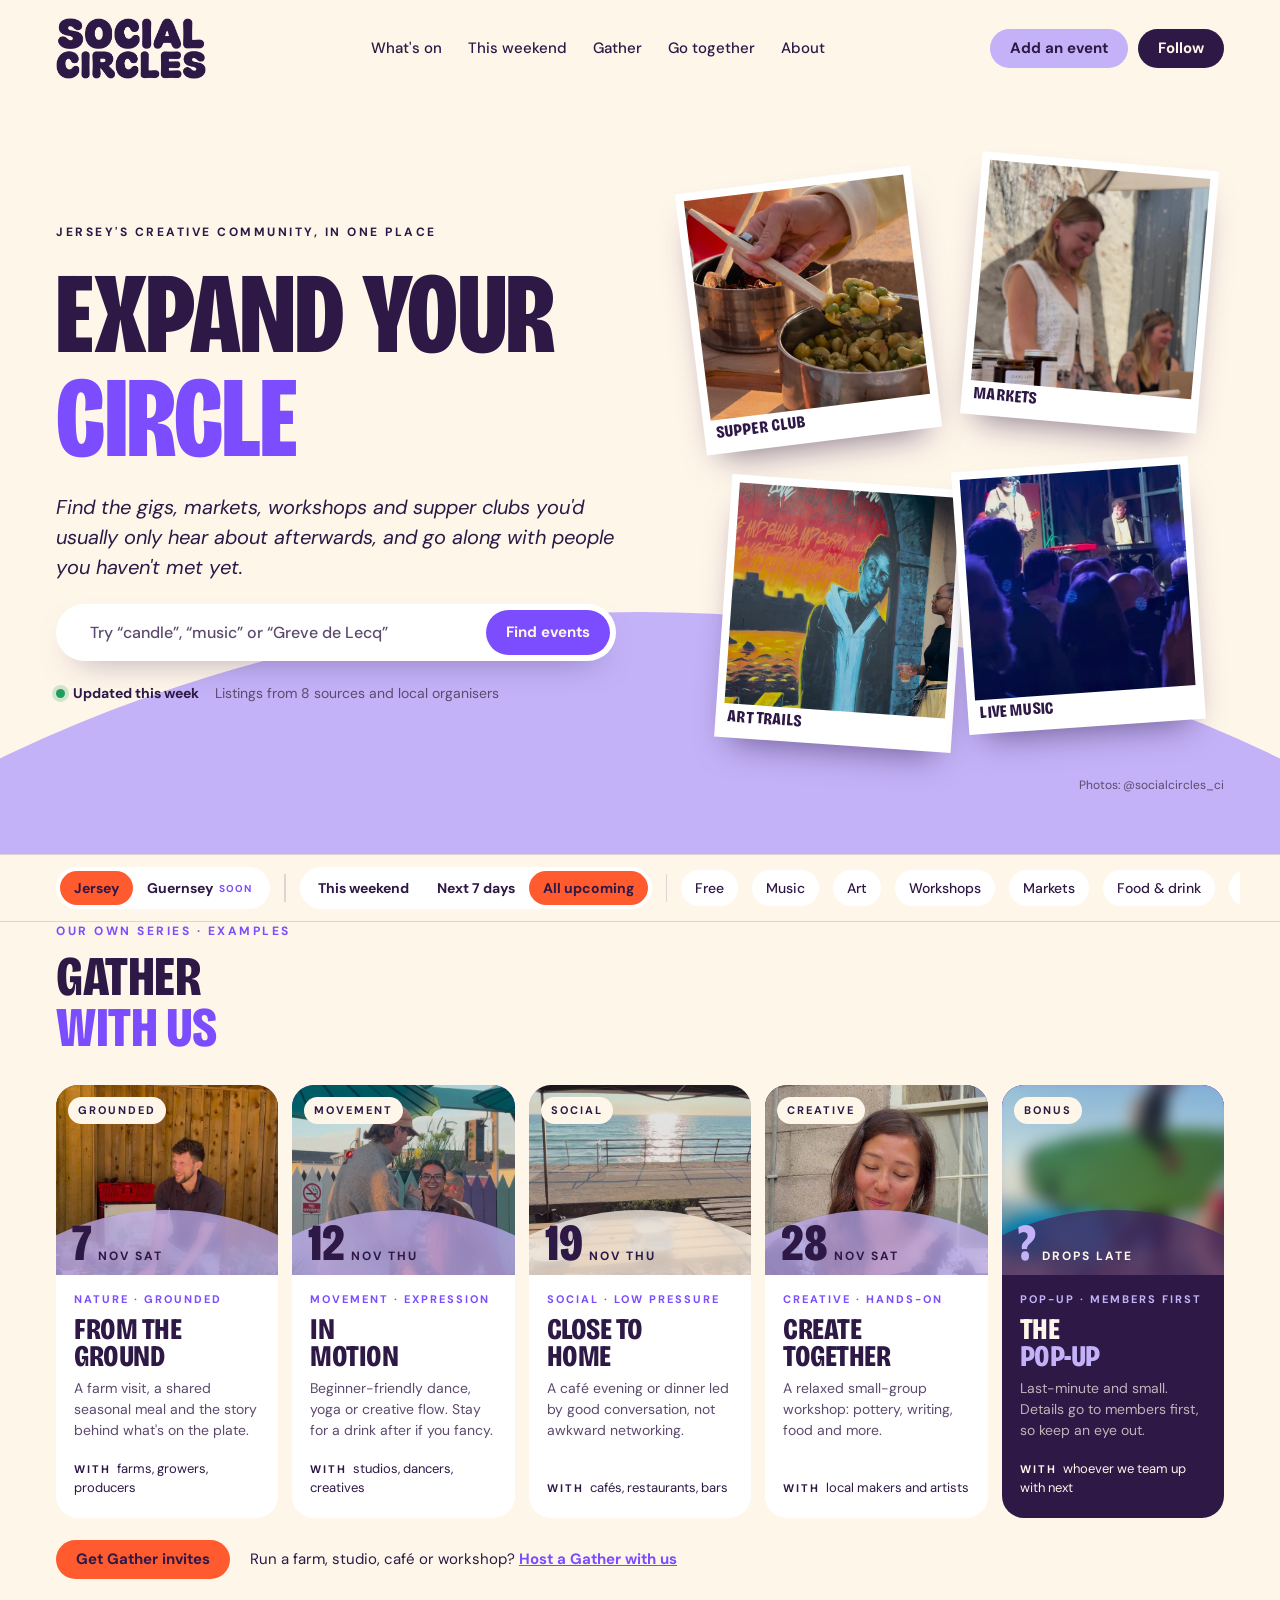
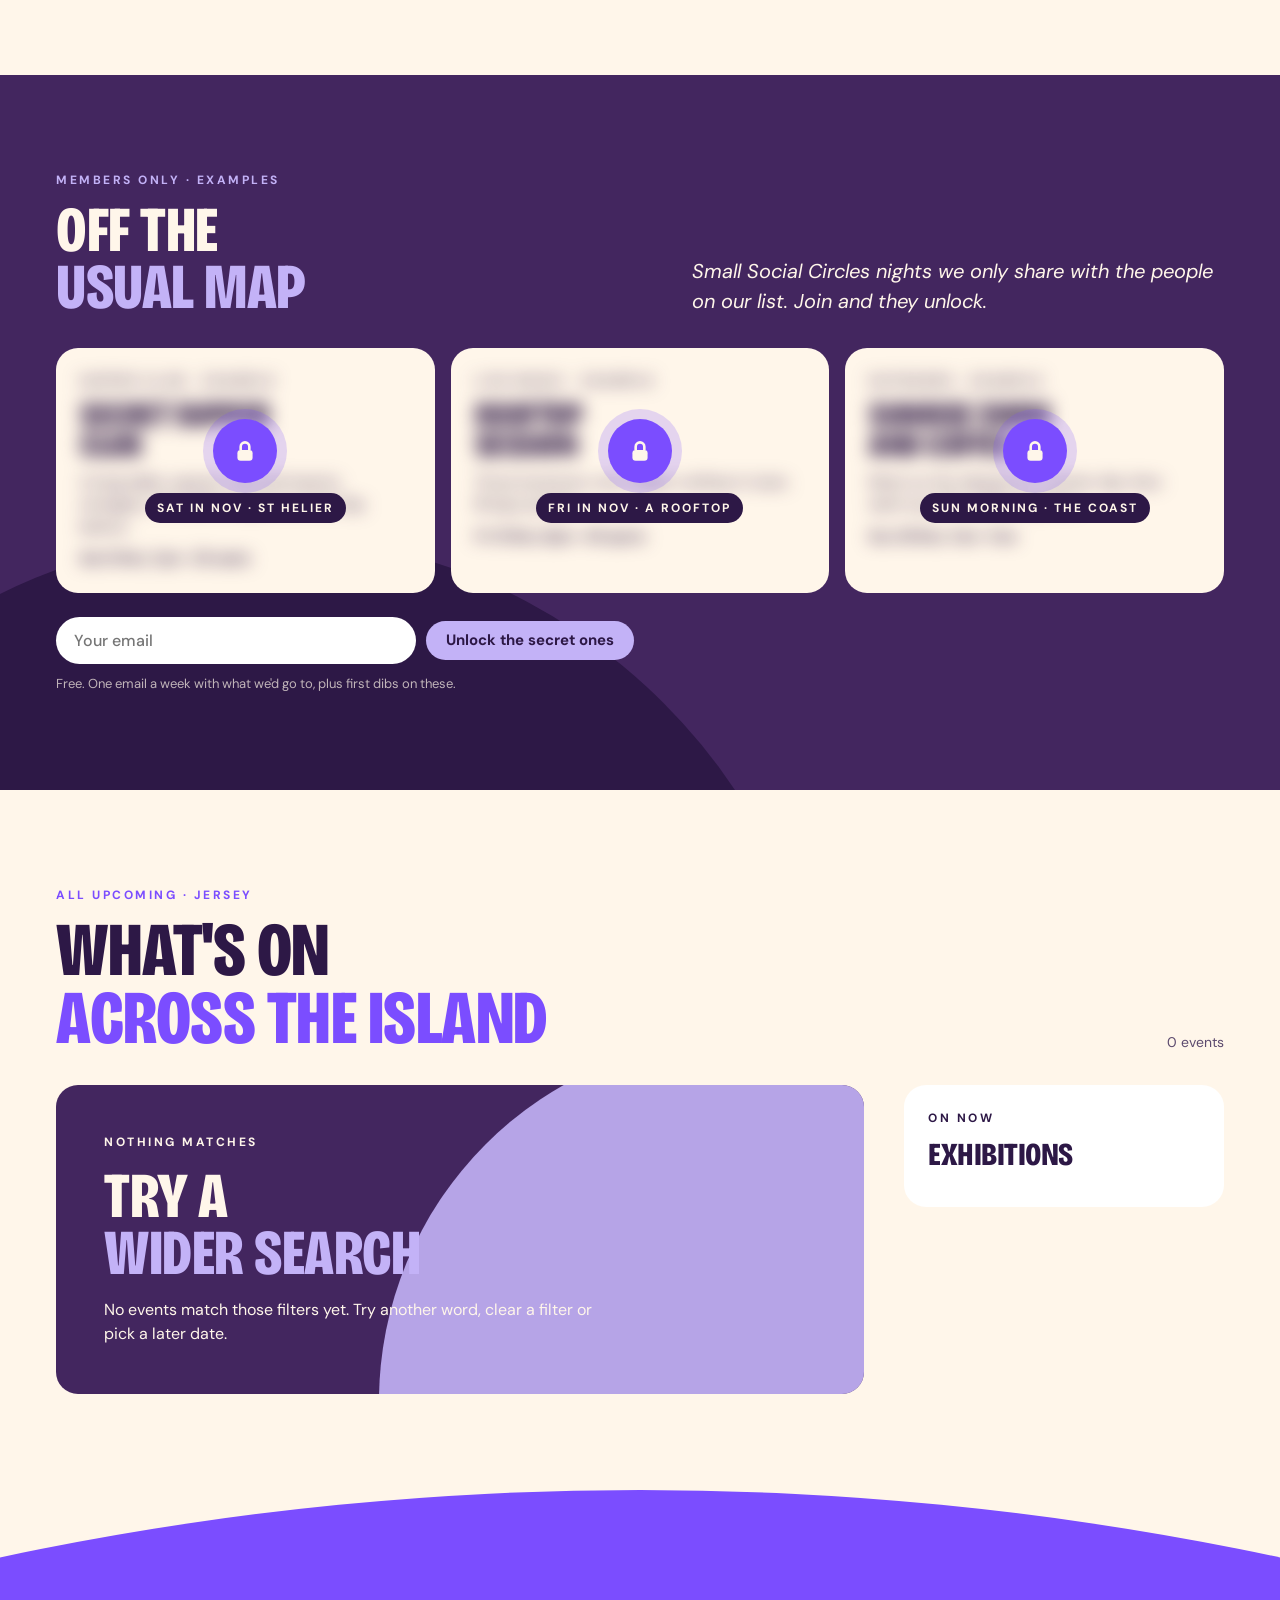
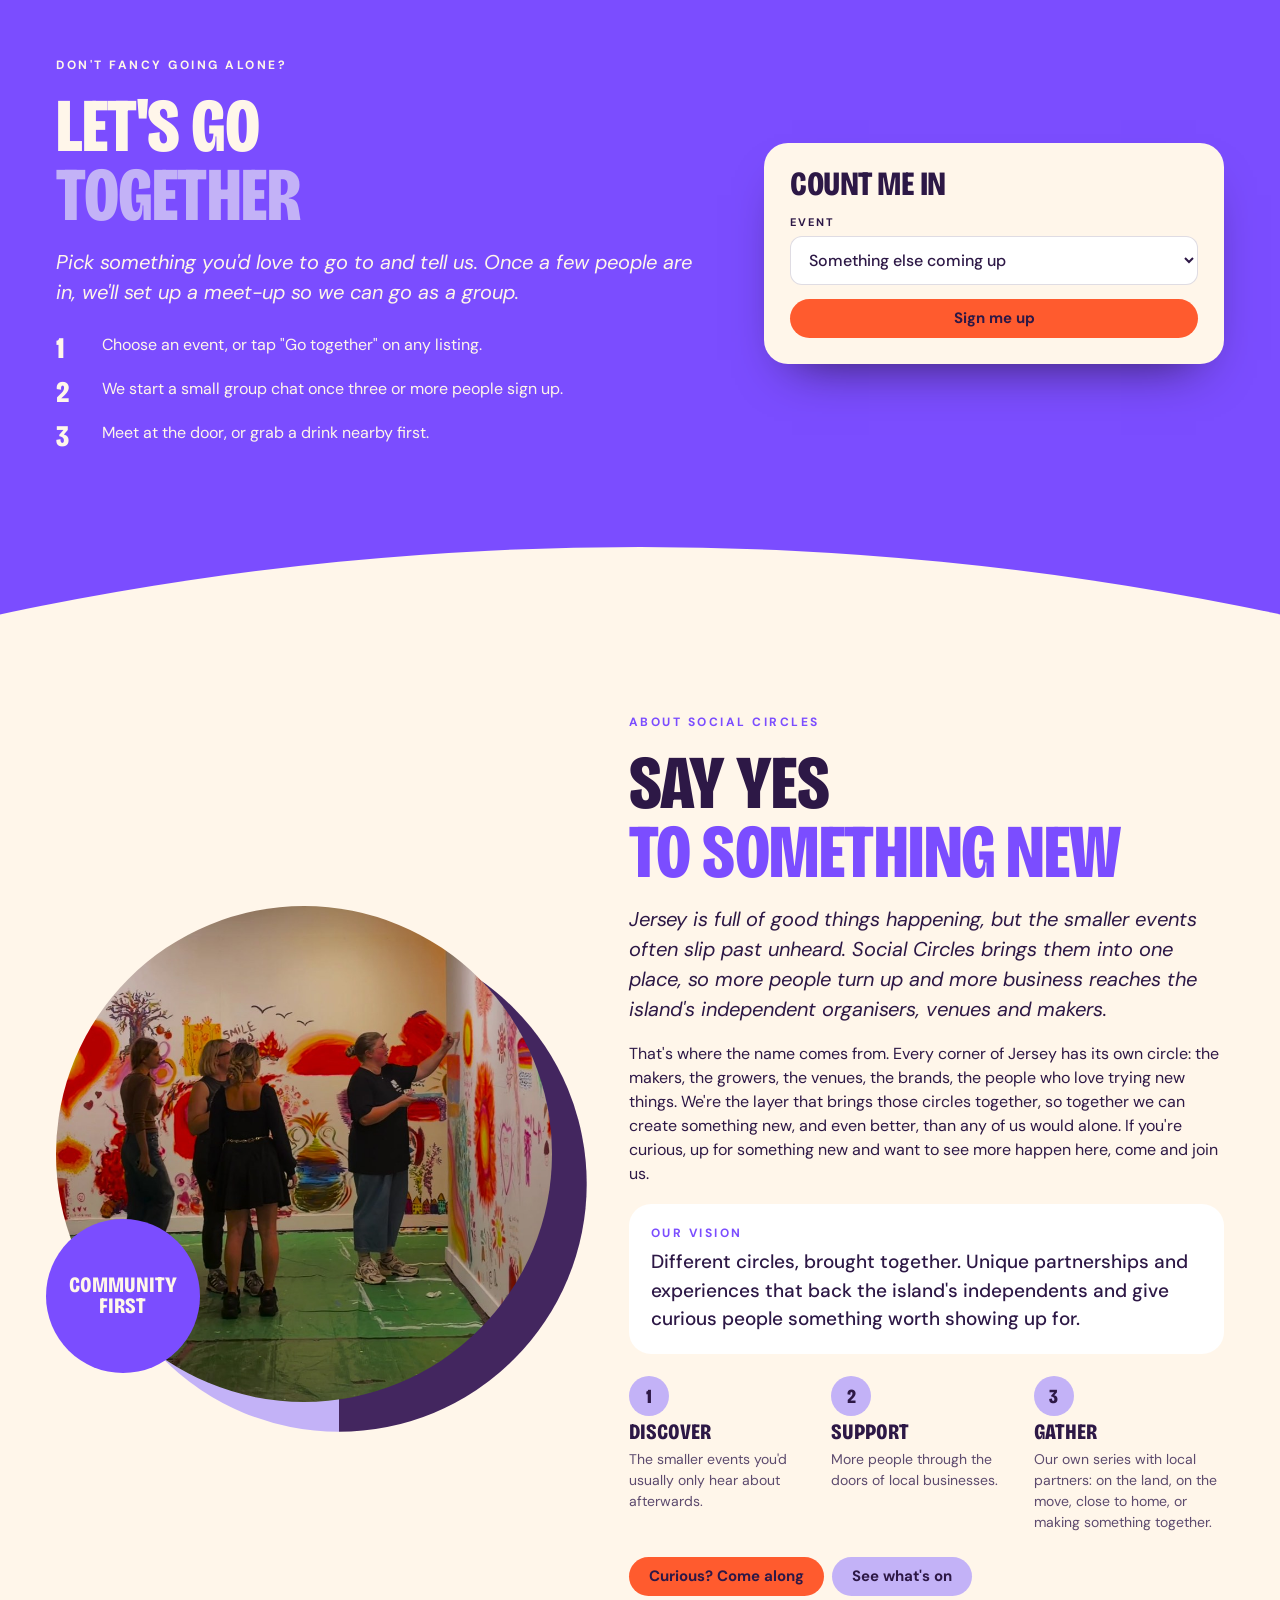
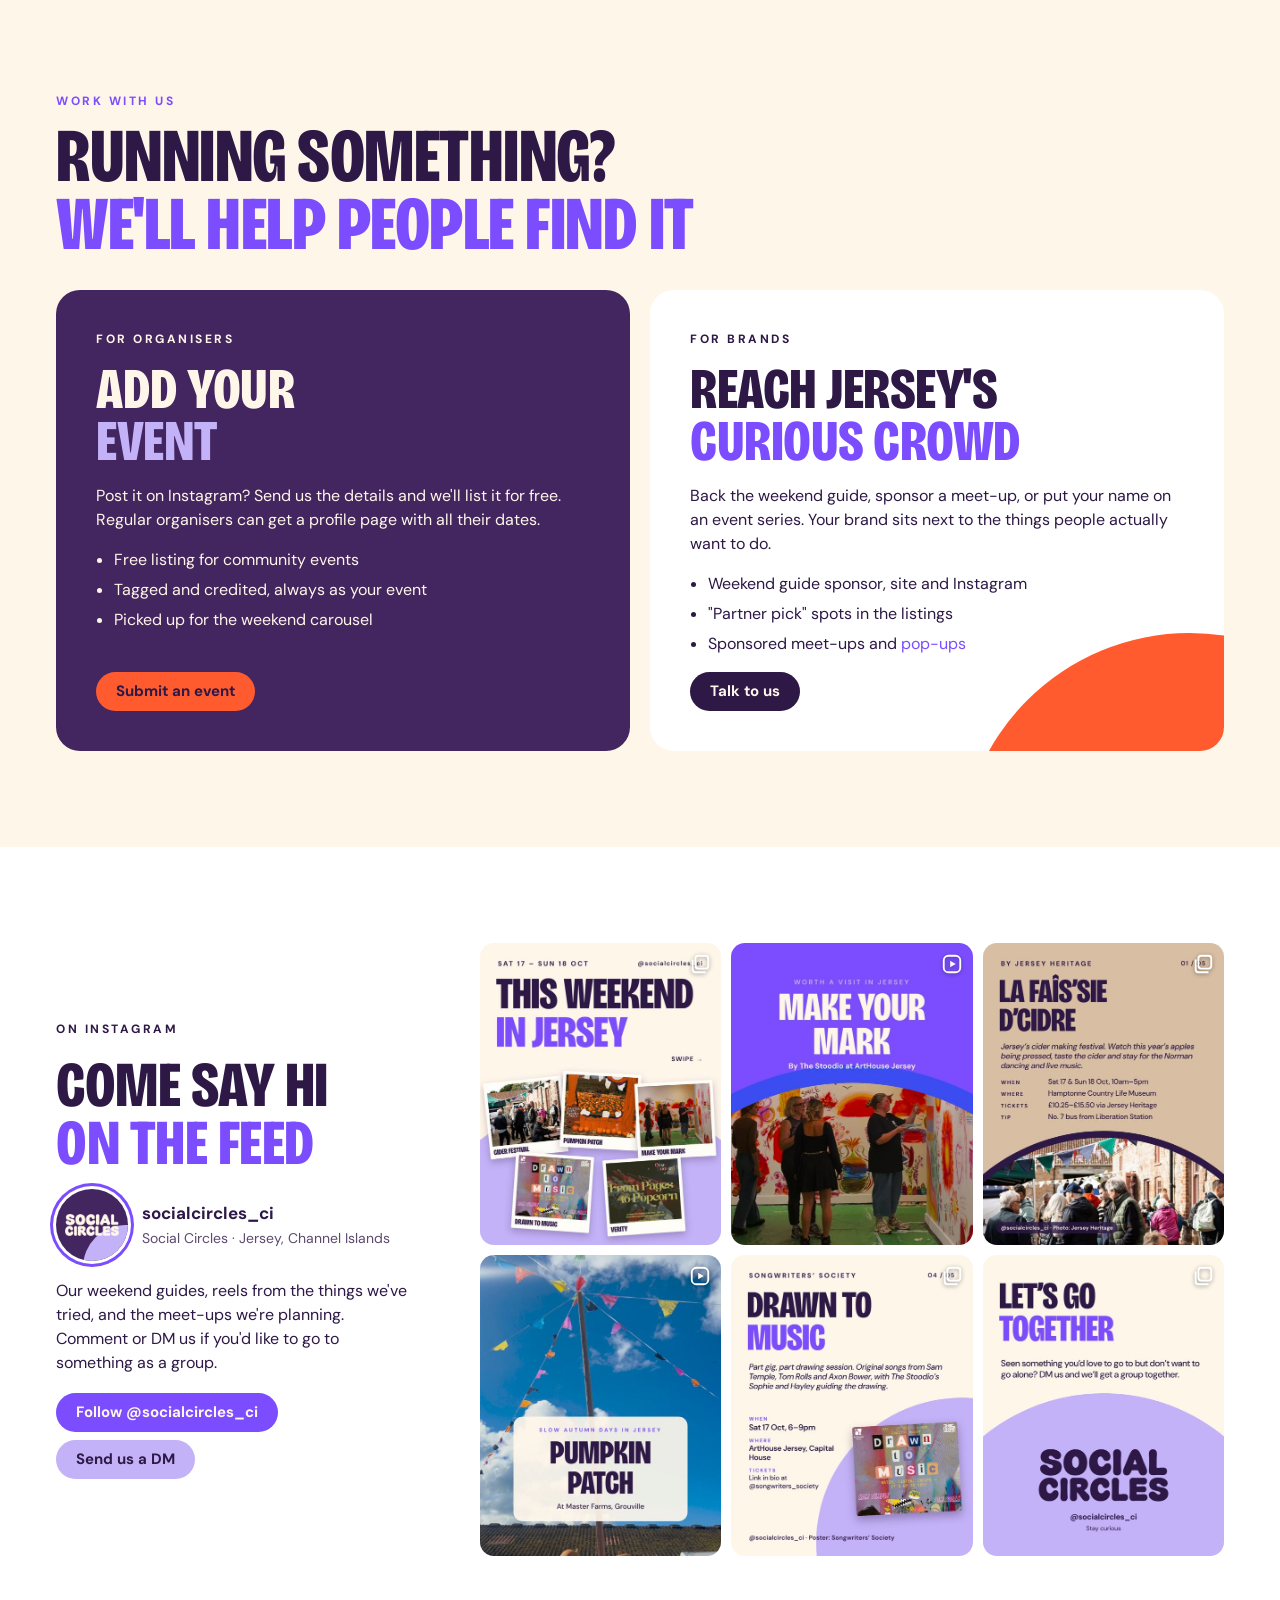
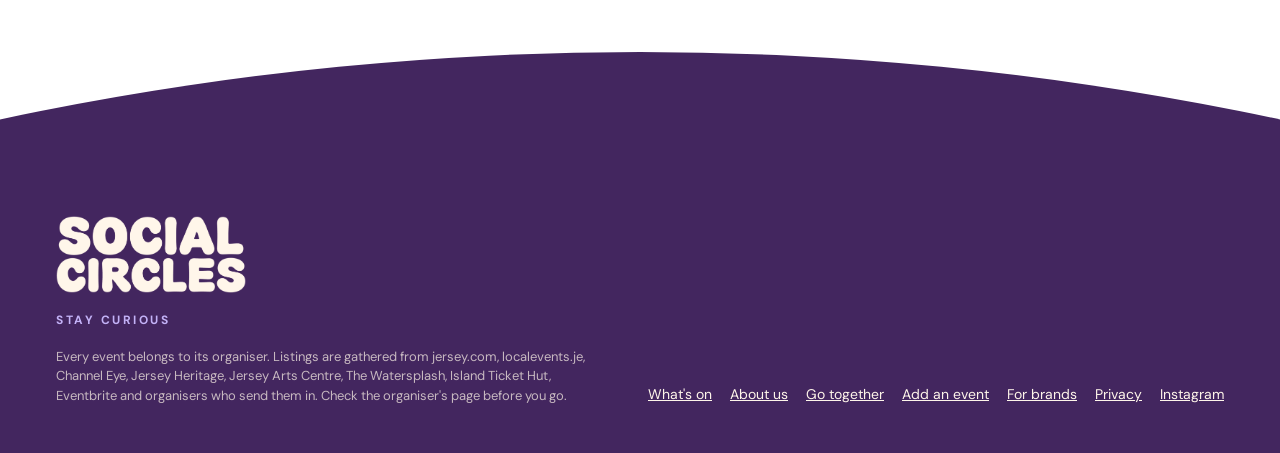
==== commit 23c6b6ae: "Make the event search match each word, and show what's being searched Co-Authored-By: Claude Opus 5." ====
--- a/site/index.html
+++ b/site/index.html
@@ -398,7 +398,7 @@
       <p class="intro">Find the gigs, markets, workshops and supper clubs you'd usually only hear about afterwards, and go along with people you haven't met yet.</p>
       <form class="search" role="search" onsubmit="event.preventDefault();document.getElementById('whats-on').scrollIntoView({behavior:'smooth'})">
         <label for="q" class="sr" style="position:absolute;left:-9999px">Search events</label>
-        <input id="q" type="search" placeholder="Try “candle”, “live music” or “St Aubin”">
+        <input id="q" type="search" placeholder="Try “candle”, “music” or “Greve de Lecq”">
         <button class="btn btn-violet" type="submit">Find events</button>
       </form>
       <div class="meta-row"><span class="live" id="updated">Updated this week</span><span id="heroCount">Listings from 8 sources and local organisers</span></div>
@@ -696,13 +696,16 @@
   return [TODAY, plus(TODAY, 3650)];
 }
 
+// words people type that don't narrow anything down ("live music in St Helier" finds the music in St Helier)
+const FILLER = new Set(["a","an","the","and","in","at","on","of","for","with","near","live","event","events","jersey","whats","what's","this","week"]);
 function visible(){
-  const q = state.q.trim().toLowerCase(), [from, to] = range();
+  const words = state.q.toLowerCase().split(/[^\p{L}\p{N}&']+/u).filter(w => w && !FILLER.has(w)), [from, to] = range();
   return E.filter(e => {
     if (!overlaps(e, from, to)) return false;
     if (state.free && !e.free) return false;
     if (state.cats.size && !state.cats.has(e.cat)) return false;
-    if (q && !(e.t+" "+e.by+" "+e.at+" "+e.cat).toLowerCase().includes(q)) return false;
+    const text = [e.t, e.by, e.at, e.cat, e.blurb, e.price, e.time, e.free ? "free" : ""].join(" ").toLowerCase();
+    if (!words.every(w => text.includes(w))) return false;
     return true;
   });
 }
@@ -710,7 +713,7 @@
 function render(){
   const box = document.getElementById("agenda");
   const label = {all:"All upcoming", weekend:"This weekend", next7:"Next 7 days"}[state.when];
-  document.getElementById("listLabel").textContent = label + " · " + (state.island === "jersey" ? "Jersey" : "Guernsey");
+  document.getElementById("listLabel").textContent = label + " · " + (state.island === "jersey" ? "Jersey" : "Guernsey") + (state.q.trim() ? ` · “${state.q.trim()}”` : "");
   if (state.island === "guernsey") {
     document.getElementById("count").textContent = "";
     box.innerHTML = `<div class="empty"><span class="eyebrow">Coming soon</span><h3>Guernsey<br><span class="v">is next</span></h3><p>We're starting with Jersey and adding Guernsey once we've found the best local sources. Know what's on over there? Send it our way and we'll list it.</p><a class="btn btn-violet" href="https://www.instagram.com/socialcircles_ci/" data-form="submit" style="align-self:flex-start">Tell us about an event</a></div>`;
@@ -718,7 +721,7 @@
   }
   const list = visible(), [from] = range();
   document.getElementById("count").textContent = list.length + (list.length === 1 ? " event" : " events");
-  if (!list.length) { box.innerHTML = `<div class="empty"><span class="eyebrow">Nothing matches</span><h3>Try a<br><span class="v">wider search</span></h3><p>No events match those filters yet. Clear a filter or pick a later date.</p></div>`; return; }
+  if (!list.length) { box.innerHTML = `<div class="empty"><span class="eyebrow">Nothing matches</span><h3>Try a<br><span class="v">wider search</span></h3><p>No events match ${state.q.trim() ? `“${esc(state.q.trim())}” with ` : ""}those filters yet. Try another word, clear a filter or pick a later date.</p>${state.q.trim() ? `<button class="btn btn-line" type="button" onclick="document.getElementById('q').value='';state.q='';render()" style="align-self:flex-start">Clear search</button>` : ""}</div>`; return; }
   // an event that's already running sits under the first day of the range
   const groups = {};
   list.forEach(e => { const k = key(startOf(e) < from ? from : startOf(e)); (groups[k] = groups[k] || []).push(e); });
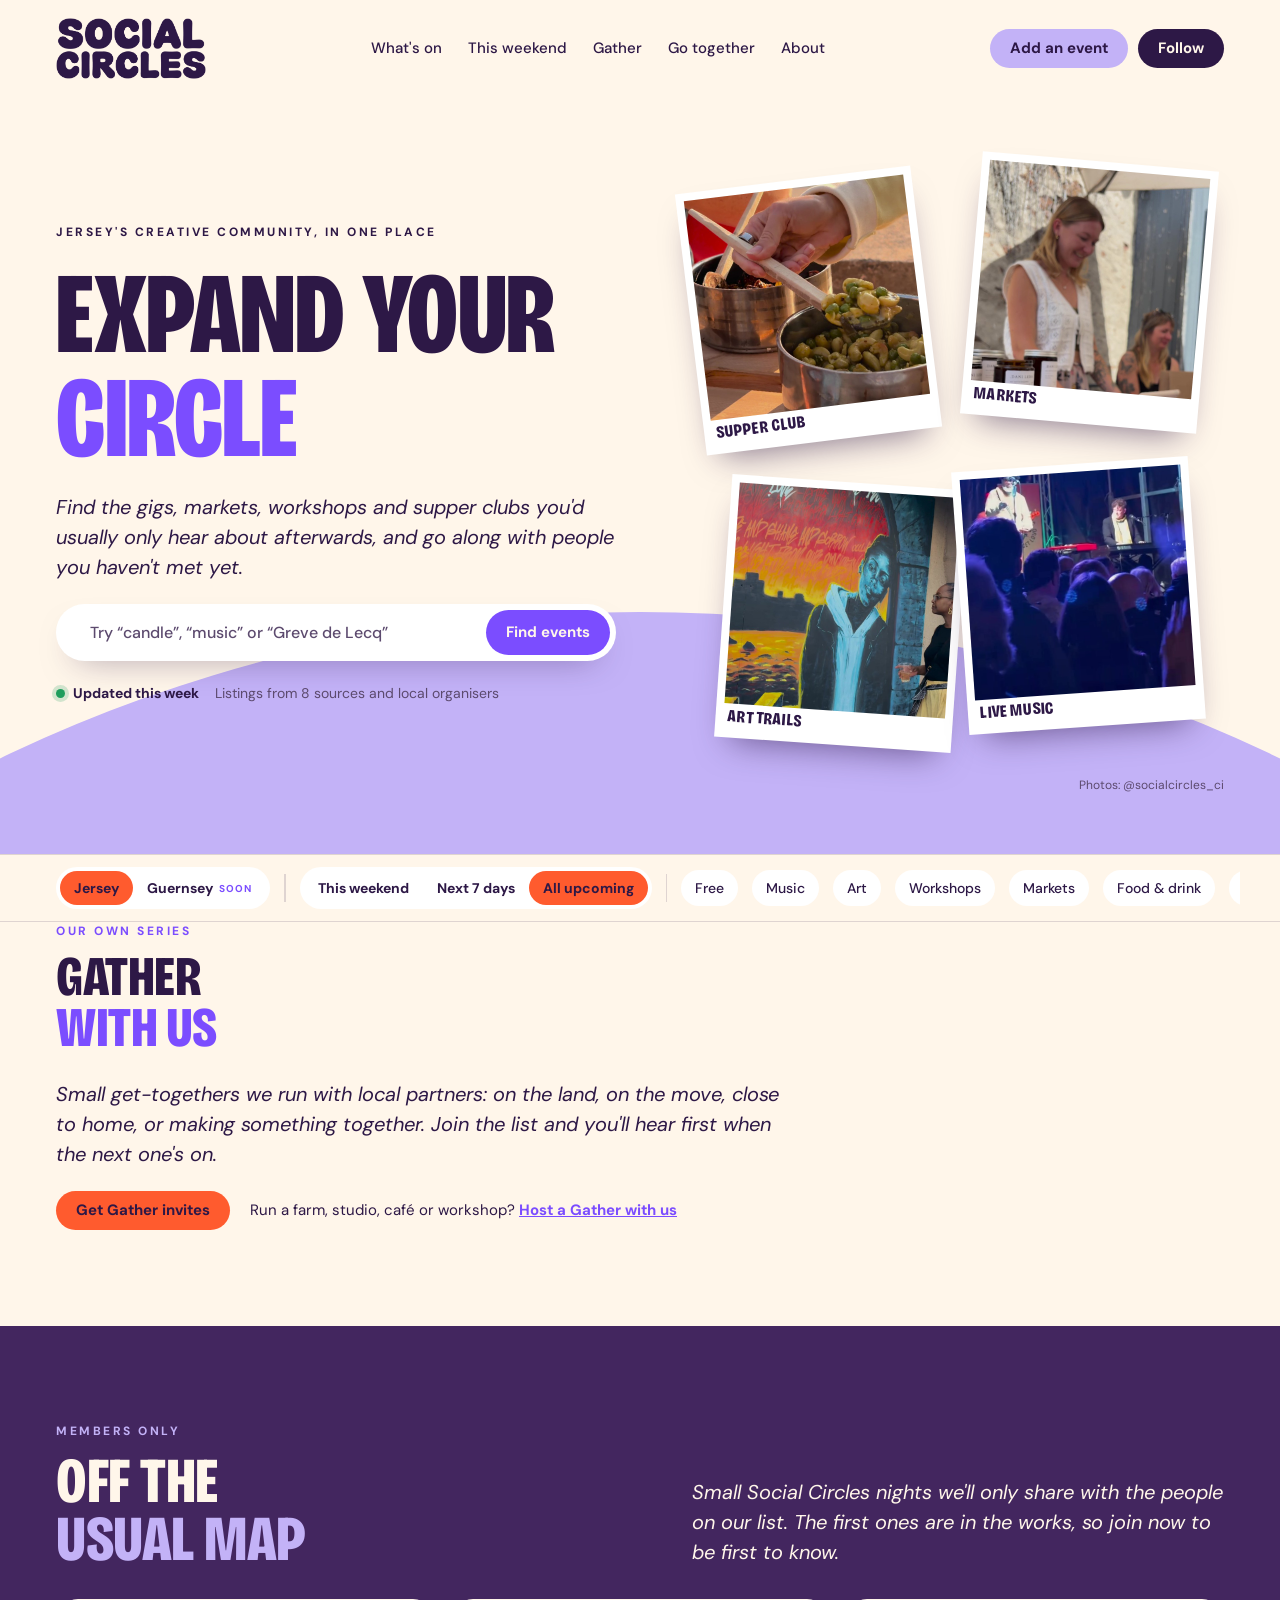
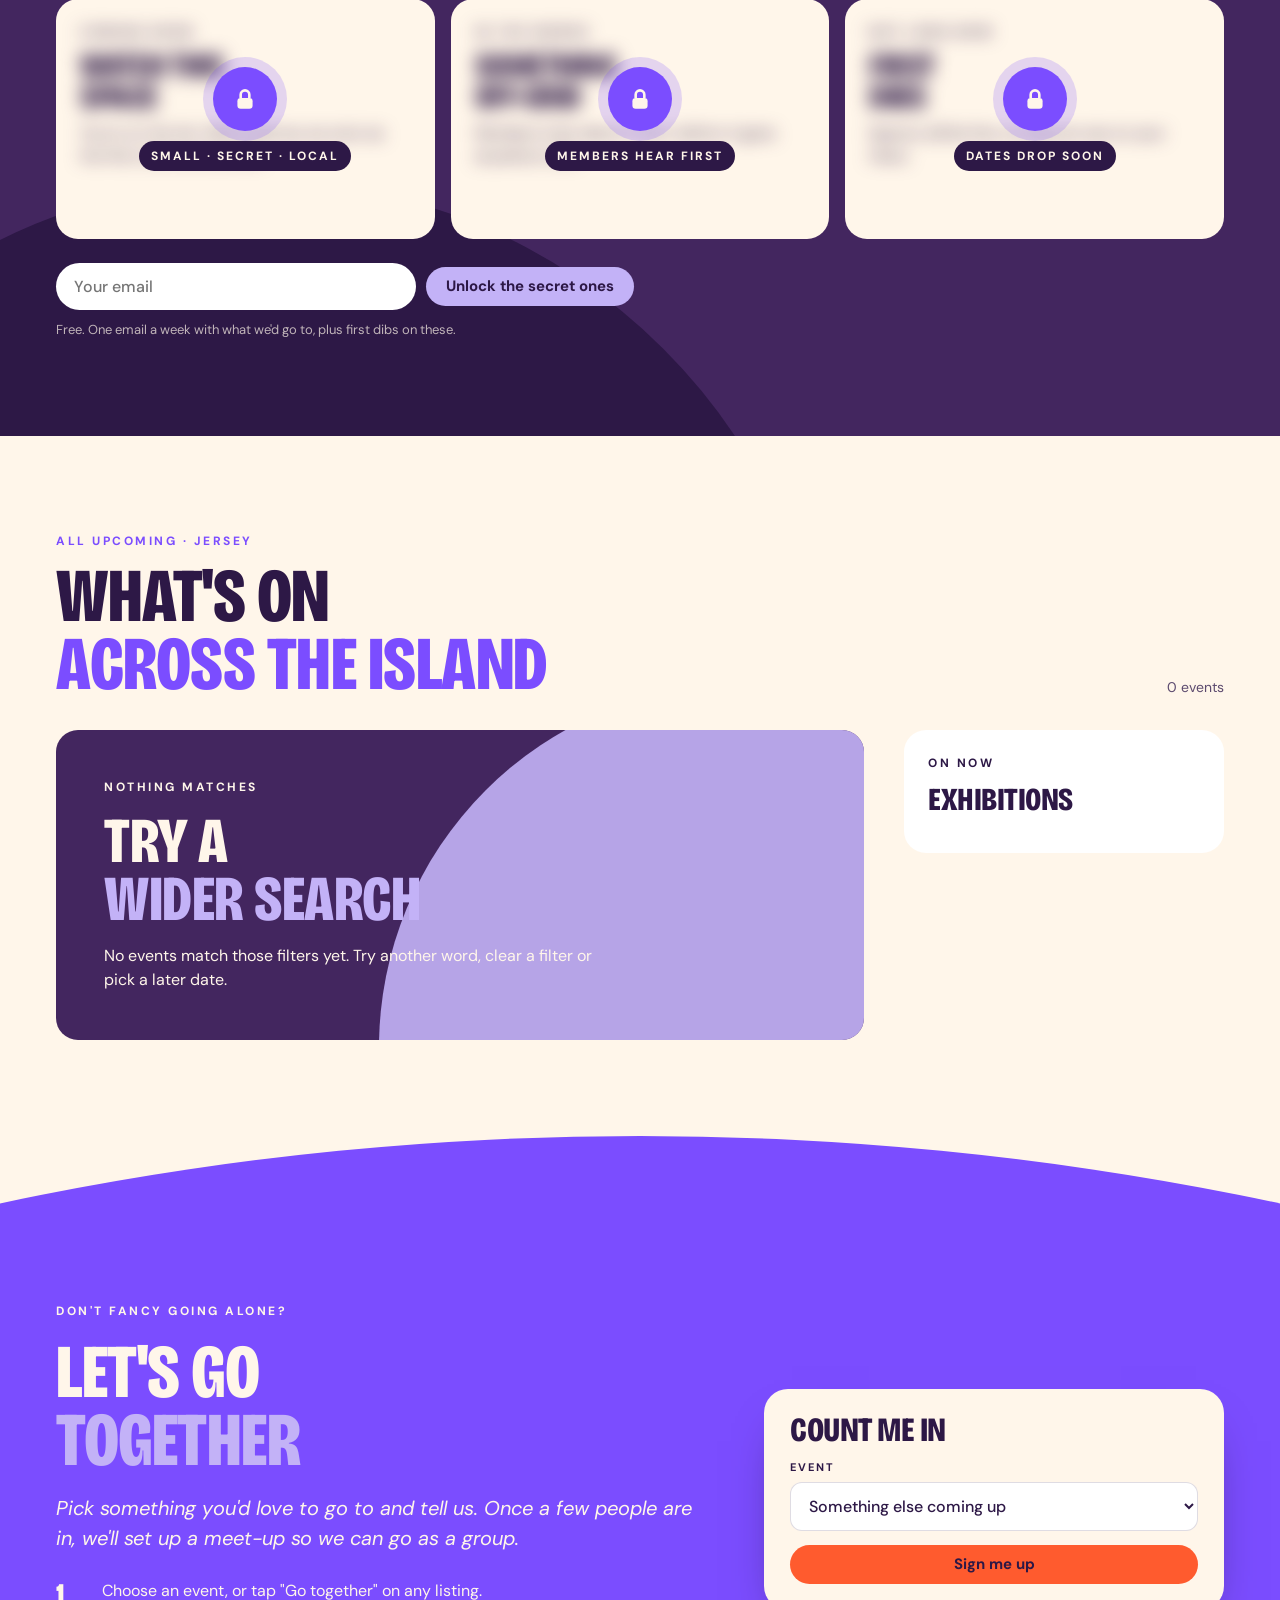
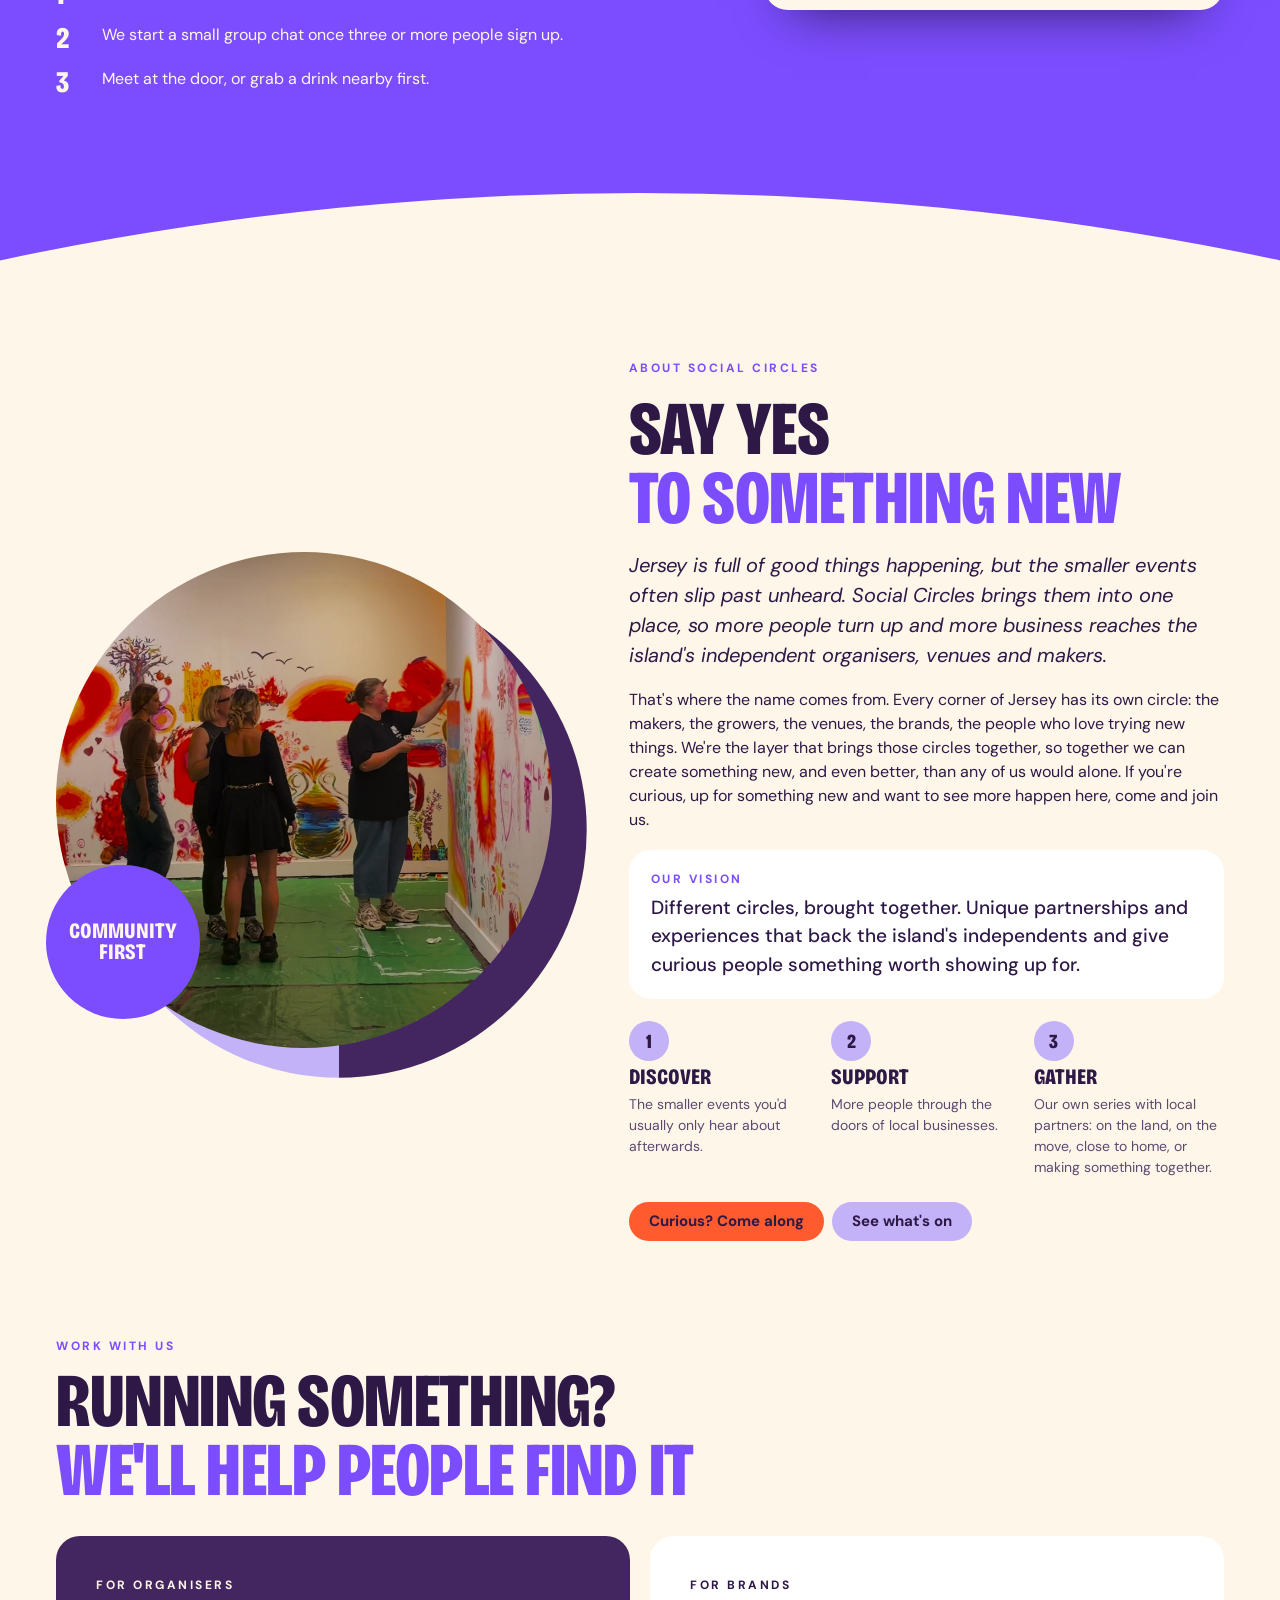
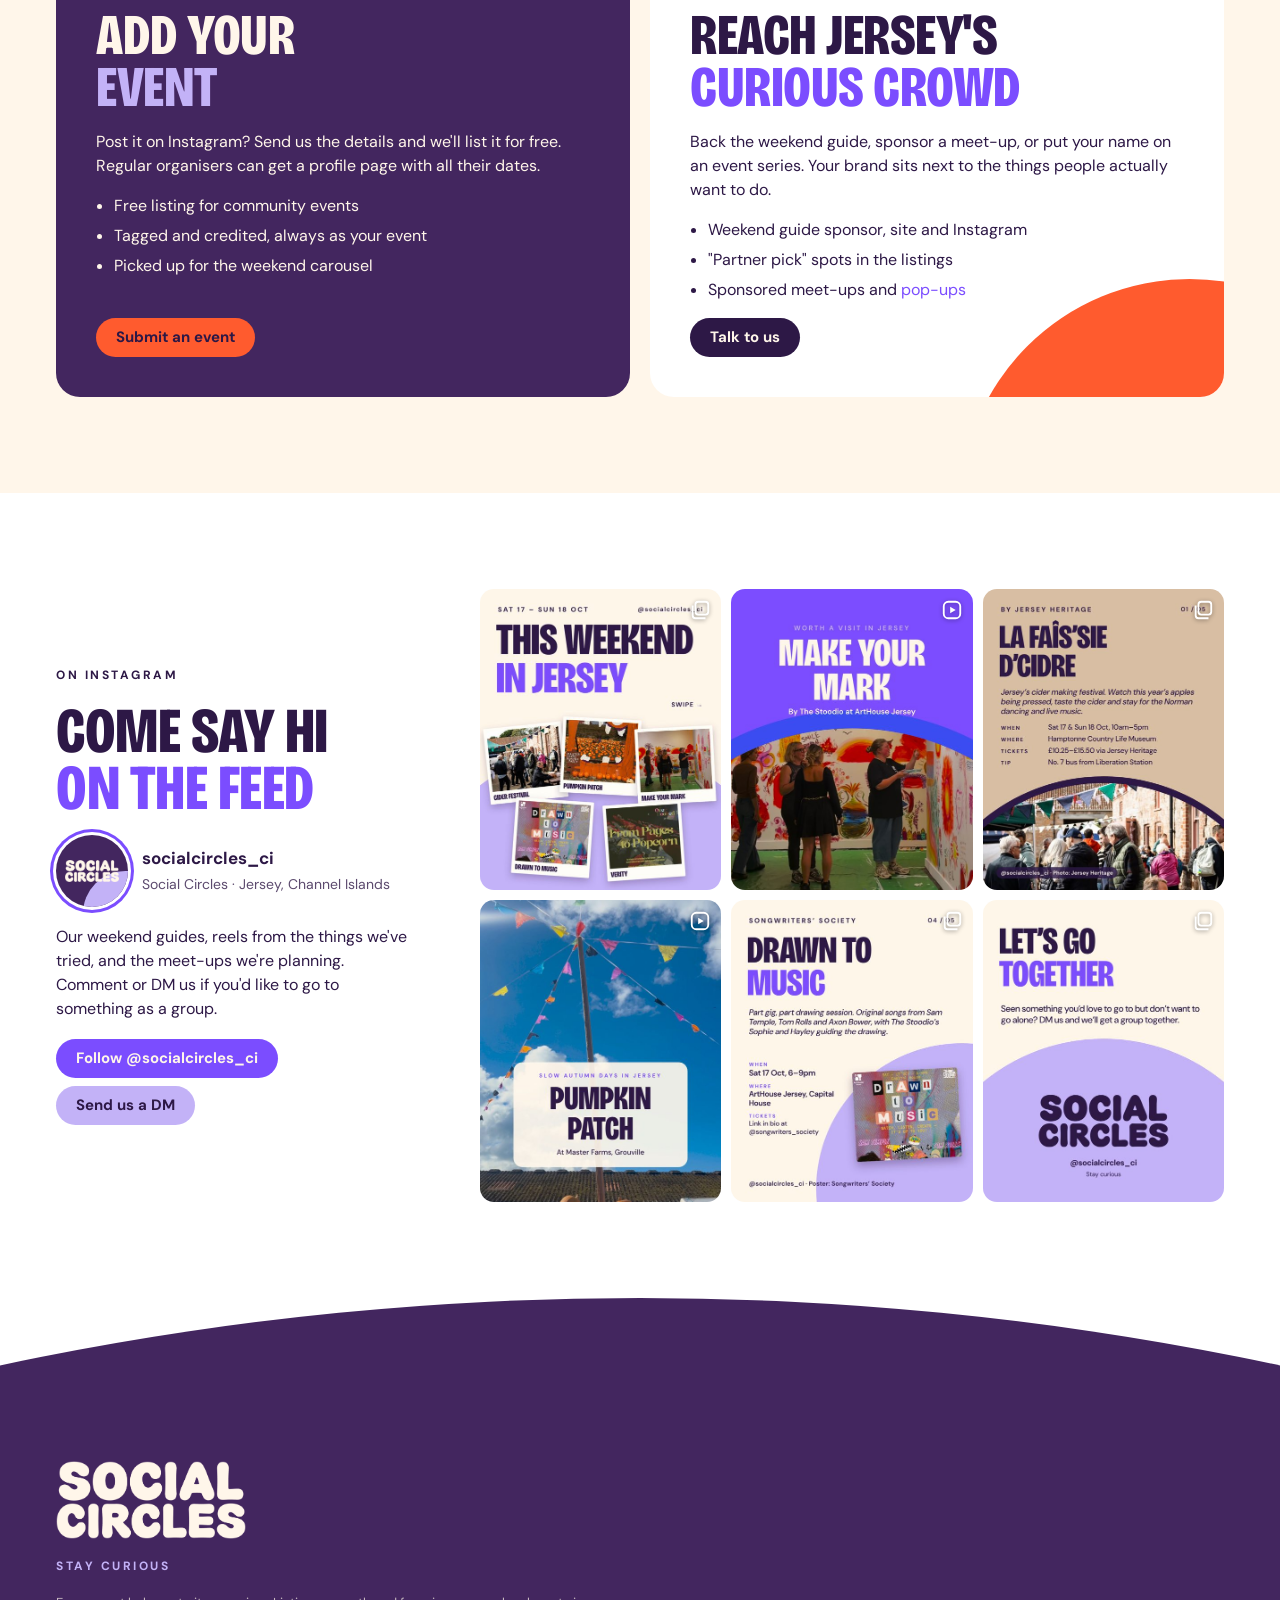
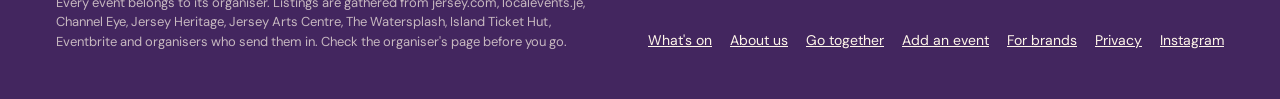
==== commit da89e89c: "Drop the example Gather nights and secret events, keep the invites and the tease Co-Authored-By: Cla" ====
--- a/site/index.html
+++ b/site/index.html
@@ -343,28 +343,8 @@
 @media (max-width:820px){.about .wrap{grid-template-columns:1fr}.about .orb{max-width:360px}}
 @media (max-width:520px){.pillars{grid-template-columns:1fr}.pillars li{display:grid;grid-template-columns:40px minmax(0,1fr);gap:2px 14px}.pillars i{grid-row:span 2}}
 
-/* gather: Social Circles' own monthly series, one card per week with a split-circle top */
-.gathers{display:grid;grid-template-columns:repeat(5,minmax(0,1fr));gap:14px}
-.gt{background:var(--white);border-radius:22px;overflow:hidden;display:flex;flex-direction:column;min-width:0}
-.gt .top{position:relative;height:190px;overflow:hidden;background:var(--c1)}
-.gt .top>img{position:absolute;inset:0;width:100%;height:100%;object-fit:cover;object-position:50% 25%}
-.gt.pop .top>img{filter:blur(7px);transform:scale(1.1)}
-.gt .top::after{content:"";position:absolute;left:50%;top:66%;width:230%;aspect-ratio:1;border-radius:50%;background:var(--c2);transform:translateX(-50%);opacity:.72;-webkit-backdrop-filter:blur(6px);backdrop-filter:blur(6px)}
-.gt .top .wk{position:absolute;left:12px;top:12px;z-index:1;font-size:11px;font-weight:700;letter-spacing:2px;text-transform:uppercase;color:var(--aubergine);background:var(--cream);border-radius:999px;padding:5px 10px}
-.gt .top .gd{position:absolute;left:16px;bottom:10px;z-index:1;display:flex;align-items:baseline;gap:6px}
-.gt .top .gd b{font-family:var(--display);font-weight:800;font-stretch:75%;font-variation-settings:"wdth" 75;font-size:52px;line-height:.85;color:var(--aubergine)}
-.gt .top .gd span{font-size:12px;font-weight:700;letter-spacing:2px;text-transform:uppercase;color:var(--aubergine)}
-.gt .body{padding:16px 18px 20px;display:flex;flex-direction:column;gap:8px;flex:1}
-.gt .body small{font-size:11px;font-weight:700;letter-spacing:2px;text-transform:uppercase;color:var(--violet)}
-.gt h3{font-size:30px}
-.gt p{margin:0;font-size:14px;color:var(--muted)}
-.gt .with{margin-top:auto;padding-top:10px;font-size:13px;color:var(--aubergine)}
-.gt .with b{font-size:11px;letter-spacing:2px;text-transform:uppercase;margin-right:6px}
-.gt.pop{background:var(--aubergine);color:var(--cream)}
-.gt.pop p{color:var(--cream-dim)} .gt.pop .with{color:var(--cream)} .gt.pop .body small{color:var(--lilac)} .gt.pop h3 .v{color:var(--lilac)}
-.gt.pop .top .gd b{color:var(--lilac)} .gt.pop .top .gd span{color:var(--cream)}
+/* gather: Social Circles' own series, just the invite for now */
 .gather-foot{display:flex;gap:12px 20px;align-items:center;flex-wrap:wrap;margin-top:22px;font-size:15px}
-@media (max-width:1100px){.gathers{grid-template-columns:repeat(auto-fit,minmax(min(100%,230px),1fr))}}
 </style>
 </head>
 <body>
@@ -489,30 +469,9 @@
 <section class="section" id="gather" style="padding-top:0">
   <div class="wrap">
     <div class="head">
-      <div><span class="eyebrow">Our own series · examples</span><h2 style="font-size:clamp(34px,4.5vw,56px)">Gather<br><span class="v">with us</span></h2></div>
-    </div>
-    <div class="gathers">
-      <article class="gt" style="--c1:var(--plum);--c2:var(--lilac);--ink:var(--cream)">
-        <div class="top"><img src="img/gather-ground.jpg" alt="A grower setting out his stall"><span class="wk">Grounded</span><span class="gd"><b>7</b><span>Nov Sat</span></span></div>
-        <div class="body"><small>Nature · grounded</small><h3>From the<br><span class="v">ground</span></h3><p>A farm visit, a shared seasonal meal and the story behind what's on the plate.</p><div class="with"><b>With</b>farms, growers, producers</div></div>
-      </article>
-      <article class="gt" style="--c1:var(--violet);--c2:var(--lilac);--ink:var(--cream)">
-        <div class="top"><img src="img/gather-motion.jpg" alt="Two people dancing on a rooftop terrace"><span class="wk">Movement</span><span class="gd"><b>12</b><span>Nov Thu</span></span></div>
-        <div class="body"><small>Movement · expression</small><h3>In<br><span class="v">motion</span></h3><p>Beginner-friendly dance, yoga or creative flow. Stay for a drink after if you fancy.</p><div class="with"><b>With</b>studios, dancers, creatives</div></div>
-      </article>
-      <article class="gt" style="--c1:var(--lilac);--c2:var(--cream);--ink:var(--aubergine)">
-        <div class="top"><img src="img/gather-home.jpg" alt="A table set for supper by the sea"><span class="wk">Social</span><span class="gd"><b>19</b><span>Nov Thu</span></span></div>
-        <div class="body"><small>Social · low pressure</small><h3>Close to<br><span class="v">home</span></h3><p>A café evening or dinner led by good conversation, not awkward networking.</p><div class="with"><b>With</b>cafés, restaurants, bars</div></div>
-      </article>
-      <article class="gt" style="--c1:var(--aubergine);--c2:var(--lilac);--ink:var(--cream)">
-        <div class="top"><img src="img/gather-create.jpg" alt="An artist drawing at her market table"><span class="wk">Creative</span><span class="gd"><b>28</b><span>Nov Sat</span></span></div>
-        <div class="body"><small>Creative · hands-on</small><h3>Create<br><span class="v">together</span></h3><p>A relaxed small-group workshop: pottery, writing, food and more.</p><div class="with"><b>With</b>local makers and artists</div></div>
-      </article>
-      <article class="gt pop" style="--c1:var(--violet);--c2:var(--plum);--ink:var(--cream)">
-        <div class="top"><img src="img/gather-pop.jpg" alt="A blurred hint of the next pop-up"><span class="wk">Bonus</span><span class="gd"><b>?</b><span>Drops late</span></span></div>
-        <div class="body"><small>Pop-up · members first</small><h3>The<br><span class="v">pop-up</span></h3><p>Last-minute and small. Details go to members first, so keep an eye out.</p><div class="with"><b>With</b>whoever we team up with next</div></div>
-      </article>
-    </div>
+      <div><span class="eyebrow">Our own series</span><h2 style="font-size:clamp(34px,4.5vw,56px)">Gather<br><span class="v">with us</span></h2></div>
+    </div>
+    <p class="intro" style="max-width:52ch;margin:-6px 0 0">Small get-togethers we run with local partners: on the land, on the move, close to home, or making something together. Join the list and you'll hear first when the next one's on.</p>
     <div class="gather-foot"><a class="btn btn-violet" href="https://www.instagram.com/socialcircles_ci/" data-form="signup" data-source="gather">Get Gather invites</a><span>Run a farm, studio, café or workshop? <a href="https://www.instagram.com/socialcircles_ci/" style="color:var(--violet);font-weight:700">Host a Gather with us</a></span></div>
   </div>
 </section>
@@ -520,10 +479,10 @@
 <section class="section secret" id="secret">
   <div class="wrap">
     <div class="head">
-      <div><span class="eyebrow">Members only · examples</span><h2 style="font-size:clamp(38px,5vw,64px)">Off the<br><span class="v">usual map</span></h2></div>
-      <p class="intro" style="max-width:38ch">Small Social Circles nights we only share with the people on our list. Join and they unlock.</p>
-    </div>
-    <div class="lockers"><article class="lk"><div class="inside" aria-hidden="true"><span class="eyebrow">Supper club · example</span><h3>Secret supper<br>club</h3><p style="font-size:15px">A long table, a guest chef and twenty strangers. The address goes out the day before.</p><b style="font-size:14px">Sat 21 Nov, 7pm · 20 seats</b></div><div class="veil"><div class="lock"><svg viewBox="0 0 24 24" aria-hidden="true"><rect x="5" y="11" width="14" height="10" rx="3" fill="#FFF6EA"/><path d="M8 11V8a4 4 0 0 1 8 0v3" fill="none" stroke="#FFF6EA" stroke-width="2.4"/></svg></div><span class="tease">Sat in Nov · St Helier</span></div></article><article class="lk"><div class="inside" aria-hidden="true"><span class="eyebrow">Live music · example</span><h3>Rooftop<br>session</h3><p style="font-size:15px">Three local acts, one hidden rooftop in town. Bring a jumper.</p><b style="font-size:14px">Fri 13 Nov, 8pm · 40 spots</b></div><div class="veil"><div class="lock"><svg viewBox="0 0 24 24" aria-hidden="true"><rect x="5" y="11" width="14" height="10" rx="3" fill="#FFF6EA"/><path d="M8 11V8a4 4 0 0 1 8 0v3" fill="none" stroke="#FFF6EA" stroke-width="2.4"/></svg></div><span class="tease">Fri in Nov · a rooftop</span></div></article><article class="lk"><div class="inside" aria-hidden="true"><span class="eyebrow">Outdoors · example</span><h3>Sunrise swim<br>and coffee</h3><p style="font-size:15px">Meet on the slipway for a winter dip, then warm up with coffee together.</p><b style="font-size:14px">Sun 29 Nov, 7am · free</b></div><div class="veil"><div class="lock"><svg viewBox="0 0 24 24" aria-hidden="true"><rect x="5" y="11" width="14" height="10" rx="3" fill="#FFF6EA"/><path d="M8 11V8a4 4 0 0 1 8 0v3" fill="none" stroke="#FFF6EA" stroke-width="2.4"/></svg></div><span class="tease">Sun morning · the coast</span></div></article></div>
+      <div><span class="eyebrow">Members only</span><h2 style="font-size:clamp(38px,5vw,64px)">Off the<br><span class="v">usual map</span></h2></div>
+      <p class="intro" style="max-width:38ch">Small Social Circles nights we'll only share with the people on our list. The first ones are in the works, so join now to be first to know.</p>
+    </div>
+    <div class="lockers"><article class="lk"><div class="inside" aria-hidden="true"><span class="eyebrow">Coming soon</span><h3>Watch this<br>space</h3><p style="font-size:15px">You're on the list. We'll email you as soon as the first one's announced.</p></div><div class="veil"><div class="lock"><svg viewBox="0 0 24 24" aria-hidden="true"><rect x="5" y="11" width="14" height="10" rx="3" fill="#FFF6EA"/><path d="M8 11V8a4 4 0 0 1 8 0v3" fill="none" stroke="#FFF6EA" stroke-width="2.4"/></svg></div><span class="tease">Small · secret · local</span></div></article><article class="lk"><div class="inside" aria-hidden="true"><span class="eyebrow">In the works</span><h3>Something<br>off-grid</h3><p style="font-size:15px">Members hear about it first, before it goes anywhere else.</p></div><div class="veil"><div class="lock"><svg viewBox="0 0 24 24" aria-hidden="true"><rect x="5" y="11" width="14" height="10" rx="3" fill="#FFF6EA"/><path d="M8 11V8a4 4 0 0 1 8 0v3" fill="none" stroke="#FFF6EA" stroke-width="2.4"/></svg></div><span class="tease">Members hear first</span></div></article><article class="lk"><div class="inside" aria-hidden="true"><span class="eyebrow">Not long now</span><h3>First<br>dibs</h3><p style="font-size:15px">Spaces will be few, so keep an eye on your inbox.</p></div><div class="veil"><div class="lock"><svg viewBox="0 0 24 24" aria-hidden="true"><rect x="5" y="11" width="14" height="10" rx="3" fill="#FFF6EA"/><path d="M8 11V8a4 4 0 0 1 8 0v3" fill="none" stroke="#FFF6EA" stroke-width="2.4"/></svg></div><span class="tease">Dates drop soon</span></div></article></div>
     <form class="unlock" id="unlockForm">
       <label for="u-email" style="position:absolute;left:-9999px">Email</label>
       <input id="u-email" type="email" placeholder="Your email" autocomplete="email">
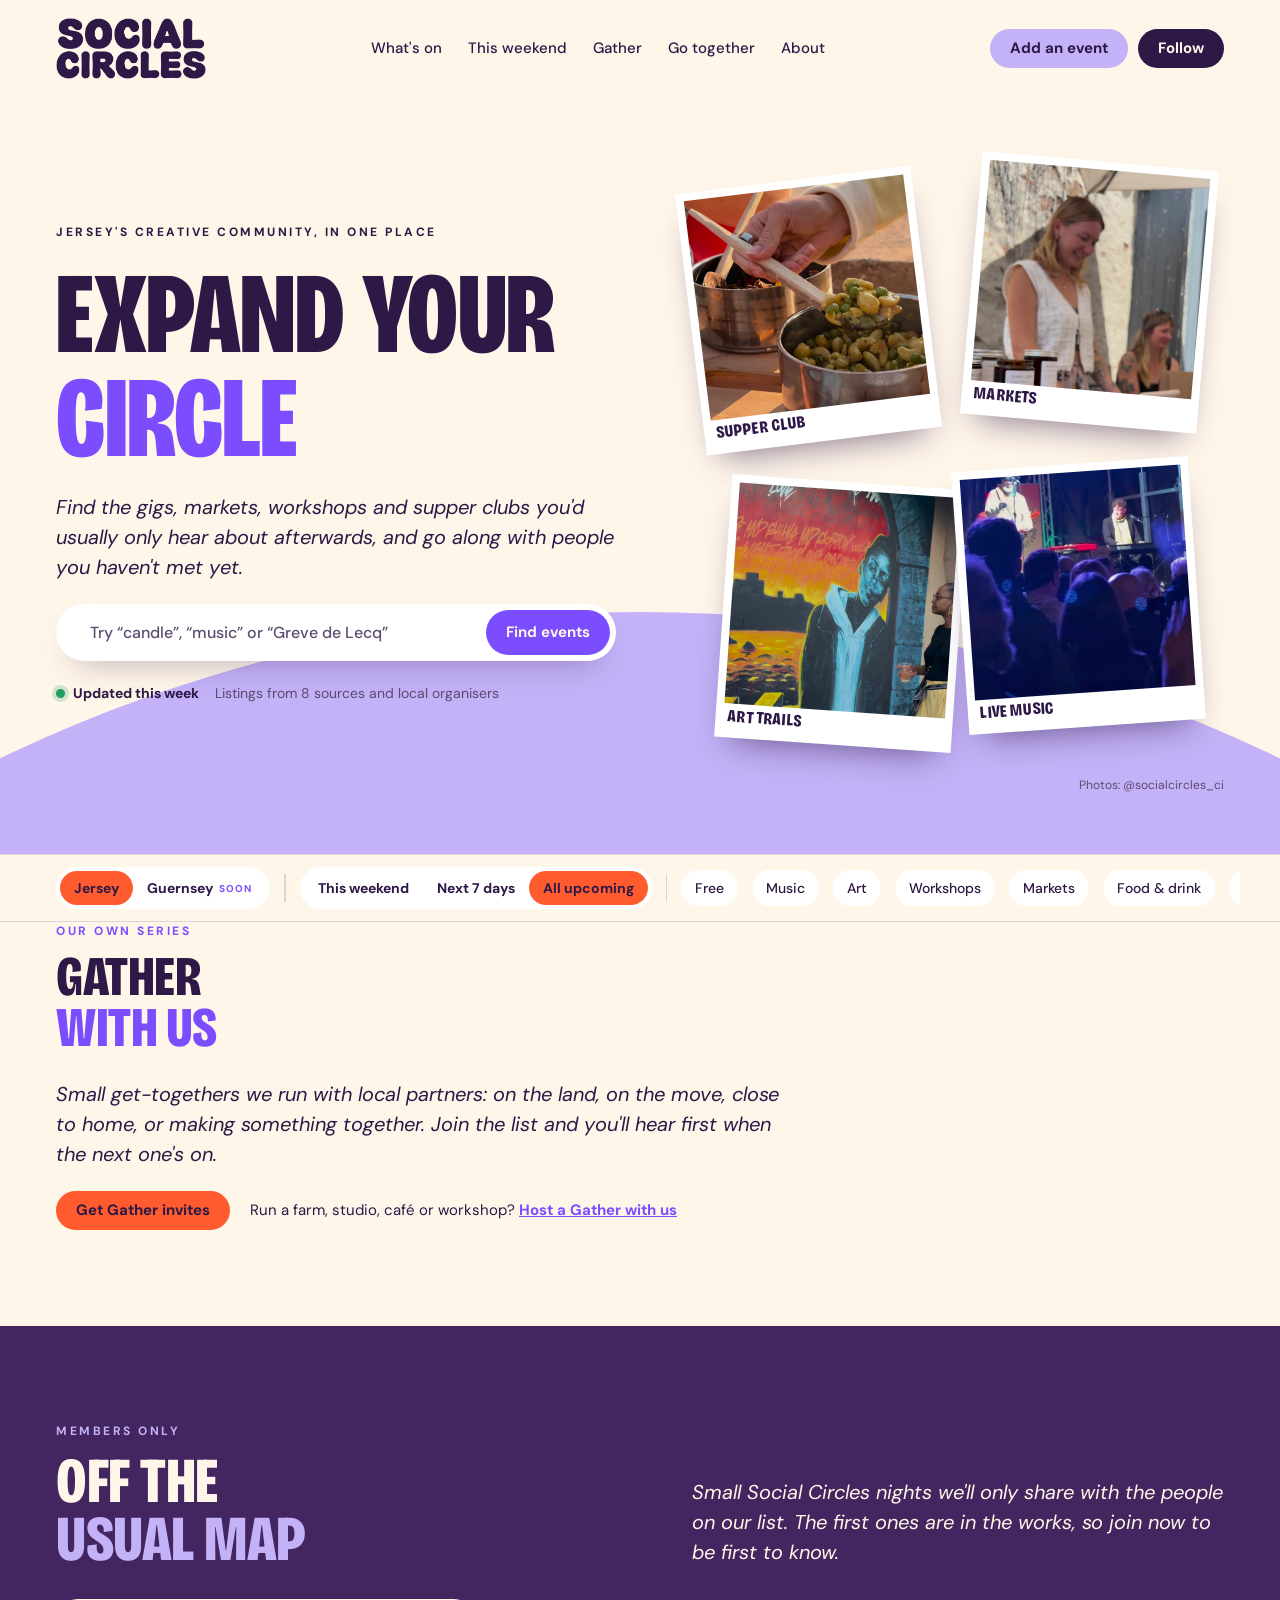
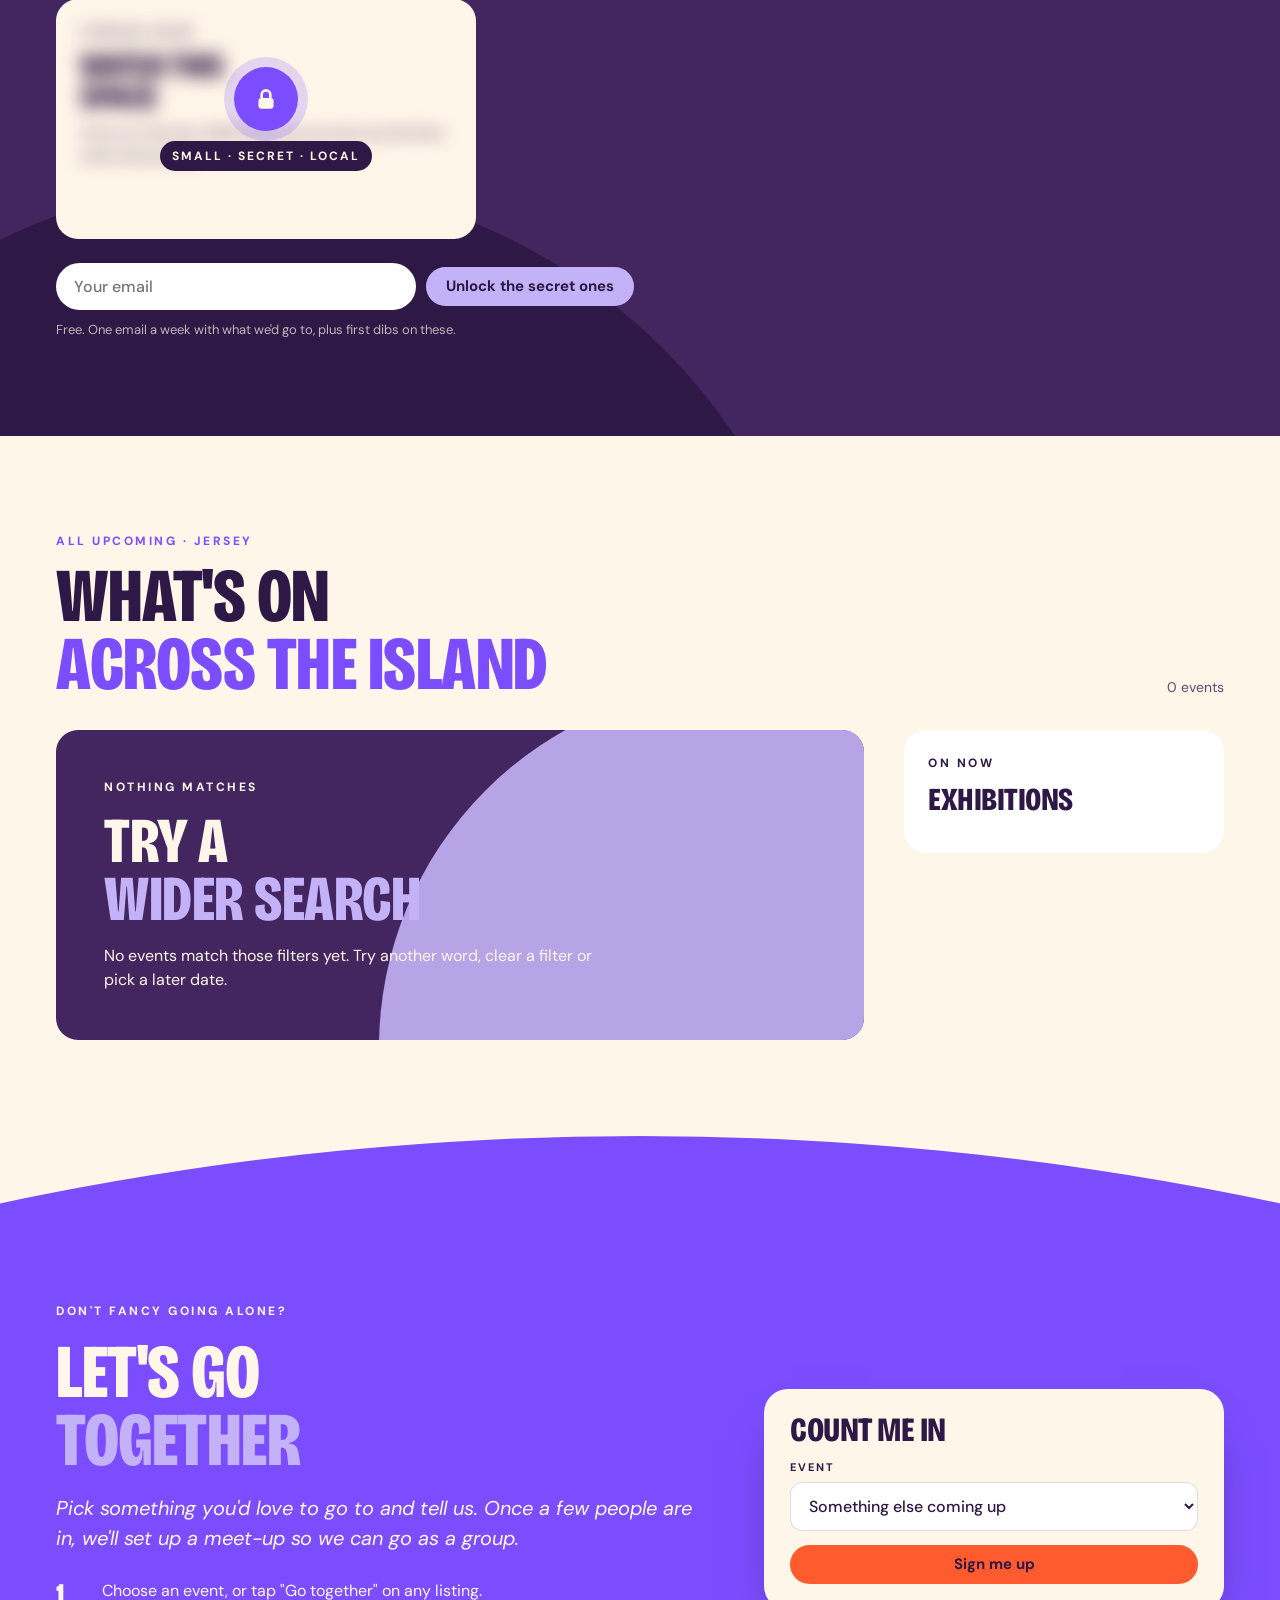
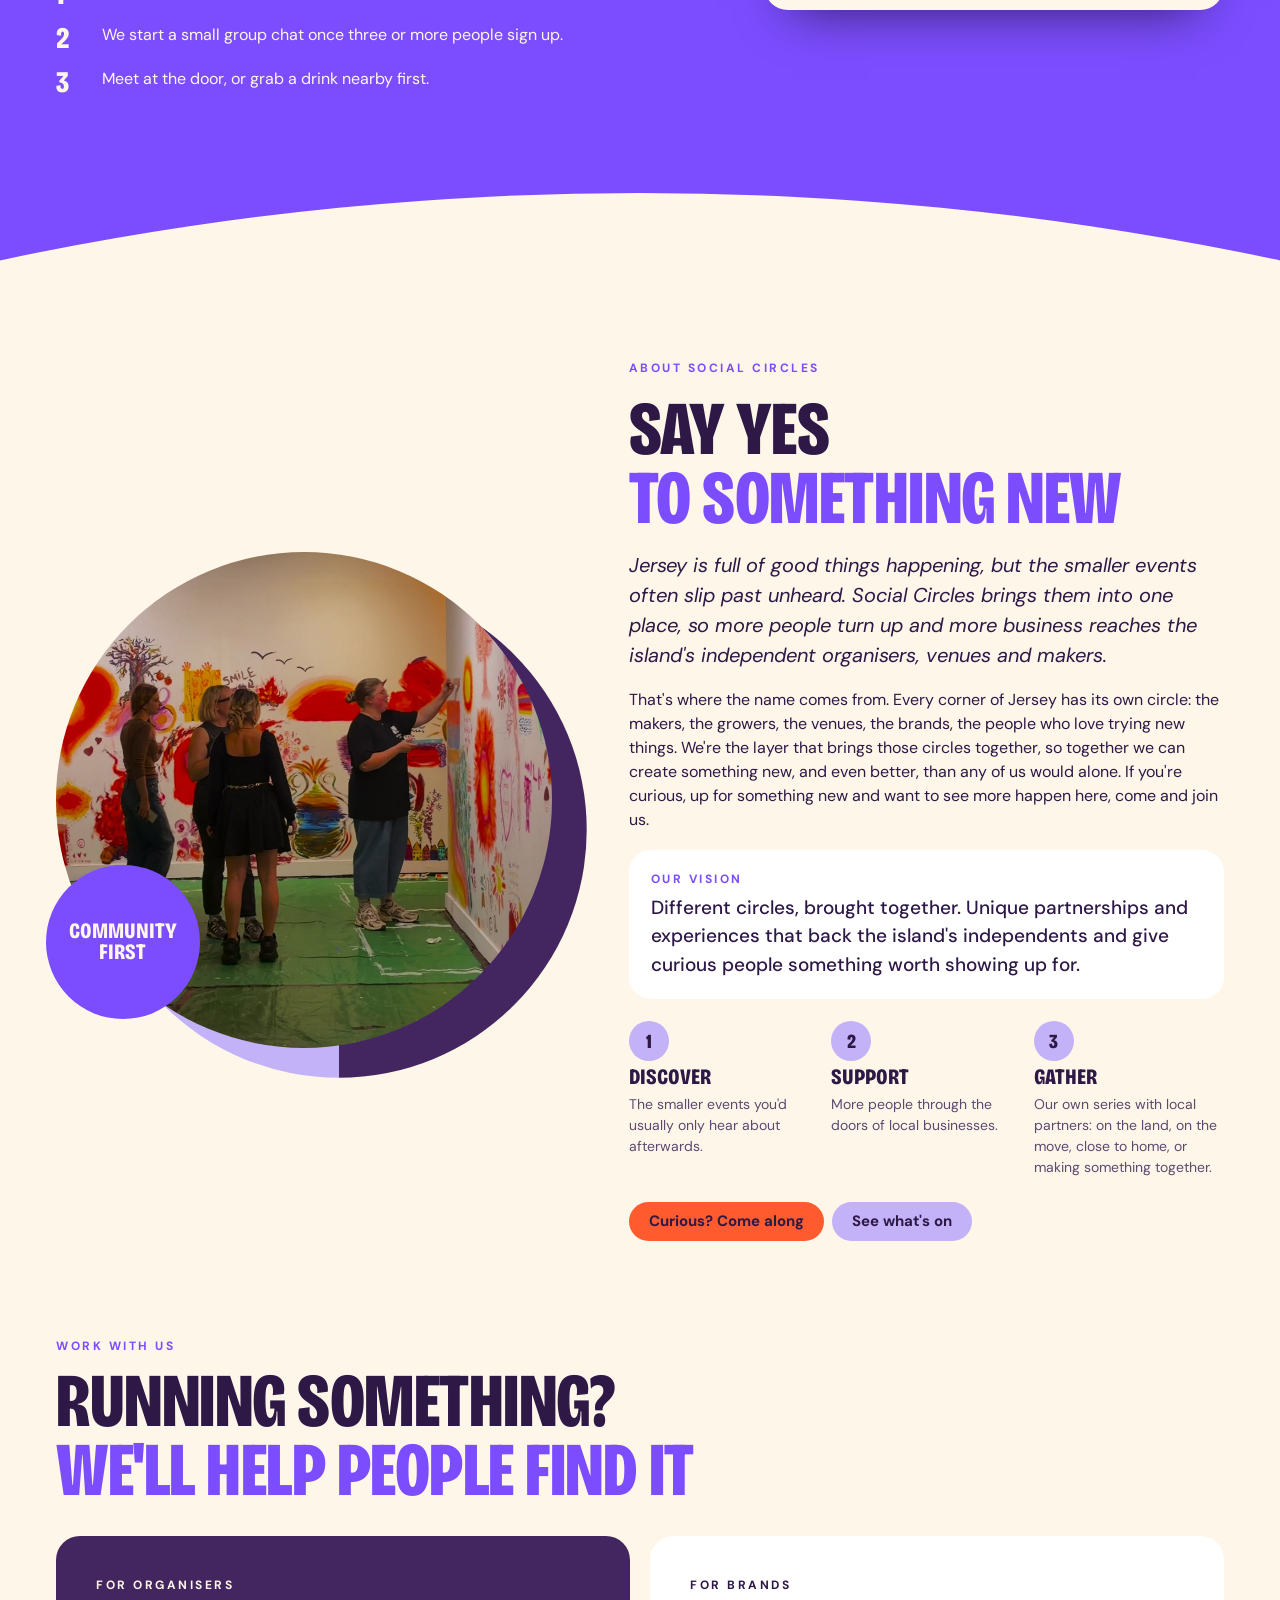
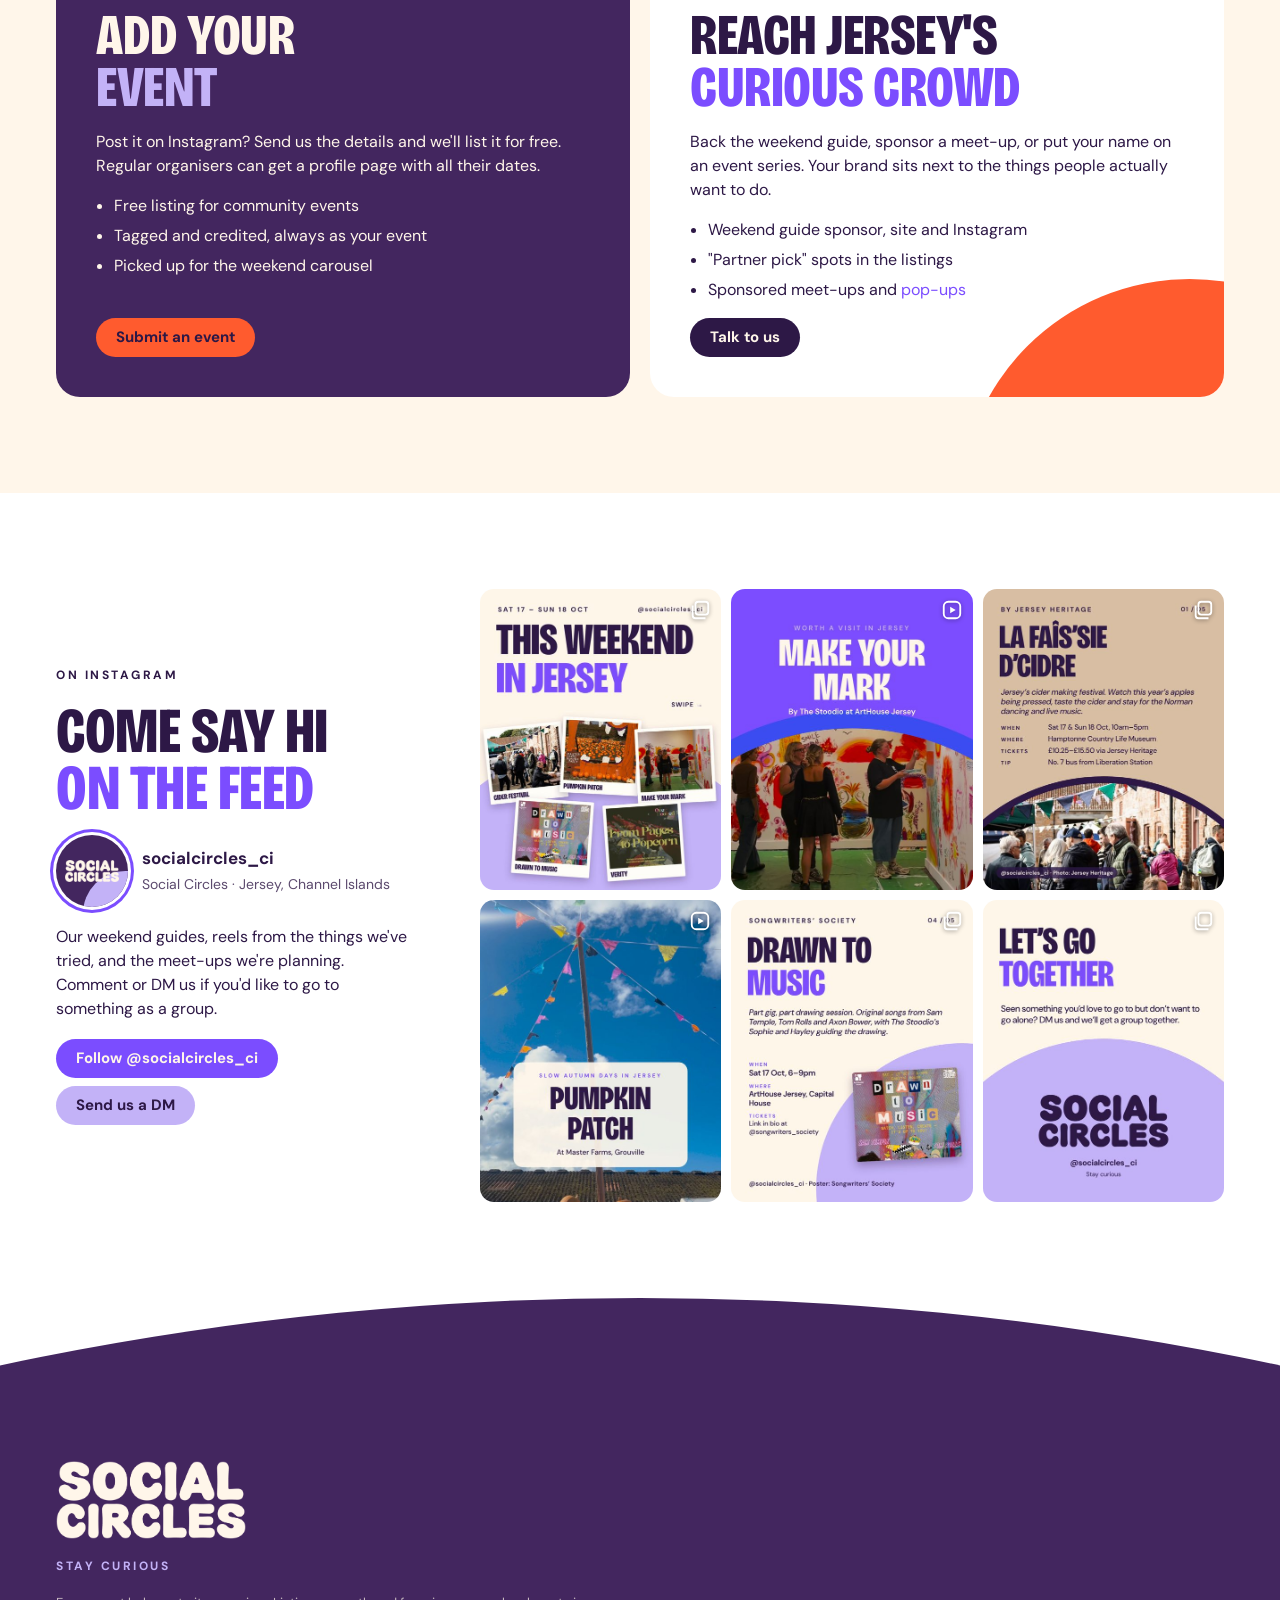
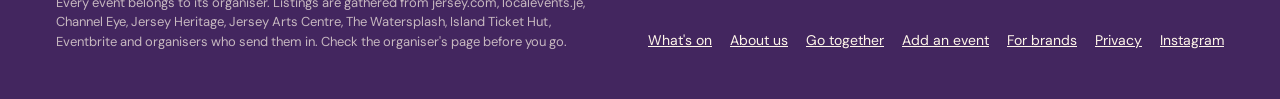
==== commit a0906170: "One locked card, and Halloween and Christmas as categories Co-Authored-By: Claude Opus 5.5 (1M conte" ====
--- a/site/index.html
+++ b/site/index.html
@@ -285,8 +285,7 @@
 .secret::before{content:"";position:absolute;z-index:-1;left:-25vw;bottom:-70vw;width:90vw;aspect-ratio:1;border-radius:50%;background:var(--aubergine)}
 .secret h2 .v{color:var(--lilac)}
 .secret .head .eyebrow{color:var(--accent-soft)}
-.lockers{display:grid;grid-template-columns:repeat(3,minmax(0,1fr));gap:16px}
-@media (max-width:860px){.lockers{grid-template-columns:1fr}}
+.lockers{display:grid;grid-template-columns:minmax(0,420px);gap:16px}
 .lk{position:relative;border-radius:22px;overflow:hidden;background:var(--cream);color:var(--aubergine);min-height:240px}
 .lk .inside{padding:24px;display:flex;flex-direction:column;gap:10px;filter:blur(9px);transition:filter .6s ease;user-select:none}
 .lk h3{font-size:34px}
@@ -416,6 +415,8 @@
     <button class="chip" id="c-well" aria-pressed="false" data-cat="Wellbeing">Wellbeing</button>
     <button class="chip" id="c-heritage" aria-pressed="false" data-cat="Heritage">Heritage</button>
     <button class="chip" id="c-family" aria-pressed="false" data-cat="Family">Family</button>
+    <button class="chip" id="c-halloween" aria-pressed="false" data-cat="Halloween" hidden>Halloween</button>
+    <button class="chip" id="c-christmas" aria-pressed="false" data-cat="Christmas" hidden>Christmas</button>
   </div>
 </div>
 
@@ -482,7 +483,7 @@
       <div><span class="eyebrow">Members only</span><h2 style="font-size:clamp(38px,5vw,64px)">Off the<br><span class="v">usual map</span></h2></div>
       <p class="intro" style="max-width:38ch">Small Social Circles nights we'll only share with the people on our list. The first ones are in the works, so join now to be first to know.</p>
     </div>
-    <div class="lockers"><article class="lk"><div class="inside" aria-hidden="true"><span class="eyebrow">Coming soon</span><h3>Watch this<br>space</h3><p style="font-size:15px">You're on the list. We'll email you as soon as the first one's announced.</p></div><div class="veil"><div class="lock"><svg viewBox="0 0 24 24" aria-hidden="true"><rect x="5" y="11" width="14" height="10" rx="3" fill="#FFF6EA"/><path d="M8 11V8a4 4 0 0 1 8 0v3" fill="none" stroke="#FFF6EA" stroke-width="2.4"/></svg></div><span class="tease">Small · secret · local</span></div></article><article class="lk"><div class="inside" aria-hidden="true"><span class="eyebrow">In the works</span><h3>Something<br>off-grid</h3><p style="font-size:15px">Members hear about it first, before it goes anywhere else.</p></div><div class="veil"><div class="lock"><svg viewBox="0 0 24 24" aria-hidden="true"><rect x="5" y="11" width="14" height="10" rx="3" fill="#FFF6EA"/><path d="M8 11V8a4 4 0 0 1 8 0v3" fill="none" stroke="#FFF6EA" stroke-width="2.4"/></svg></div><span class="tease">Members hear first</span></div></article><article class="lk"><div class="inside" aria-hidden="true"><span class="eyebrow">Not long now</span><h3>First<br>dibs</h3><p style="font-size:15px">Spaces will be few, so keep an eye on your inbox.</p></div><div class="veil"><div class="lock"><svg viewBox="0 0 24 24" aria-hidden="true"><rect x="5" y="11" width="14" height="10" rx="3" fill="#FFF6EA"/><path d="M8 11V8a4 4 0 0 1 8 0v3" fill="none" stroke="#FFF6EA" stroke-width="2.4"/></svg></div><span class="tease">Dates drop soon</span></div></article></div>
+    <div class="lockers"><article class="lk"><div class="inside" aria-hidden="true"><span class="eyebrow">Coming soon</span><h3>Watch this<br>space</h3><p style="font-size:15px">You're on the list. We'll email you as soon as the first one's announced.</p></div><div class="veil"><div class="lock"><svg viewBox="0 0 24 24" aria-hidden="true"><rect x="5" y="11" width="14" height="10" rx="3" fill="#FFF6EA"/><path d="M8 11V8a4 4 0 0 1 8 0v3" fill="none" stroke="#FFF6EA" stroke-width="2.4"/></svg></div><span class="tease">Small · secret · local</span></div></article></div>
     <form class="unlock" id="unlockForm">
       <label for="u-email" style="position:absolute;left:-9999px">Email</label>
       <input id="u-email" type="email" placeholder="Your email" autocomplete="email">
@@ -655,6 +656,17 @@
   return [TODAY, plus(TODAY, 3650)];
 }
 
+// Halloween and Christmas work like categories. A card can set its Season; otherwise an event whose
+// name or blurb is clearly seasonal, and that falls in that season, counts too.
+const SEASON = {
+  halloween: { name: "Halloween", words: "halloween spooky", months: [9, 10], match: /hallowe'?en|samhain|spook|haunt|ghost|pumpkin|trick or treat|fright|witch|zombie|day of the dead/i },
+  christmas: { name: "Christmas", words: "christmas xmas festive", months: [10, 11], match: /christmas|xmas|festive|santa|carol|nativity|advent|yule|mince pie|reindeer|panto|winter wonderland|wreath/i },
+};
+function guessSeason(e){
+  if (SEASON[e.season]) return e.season;
+  const text = [e.t, e.blurb].join(" "), m = day(e.d).getMonth();
+  return Object.keys(SEASON).find(k => SEASON[k].months.includes(m) && SEASON[k].match.test(text)) || "";
+}
 // words people type that don't narrow anything down ("live music in St Helier" finds the music in St Helier)
 const FILLER = new Set(["a","an","the","and","in","at","on","of","for","with","near","live","event","events","jersey","whats","what's","this","week"]);
 function visible(){
@@ -662,8 +674,8 @@
   return E.filter(e => {
     if (!overlaps(e, from, to)) return false;
     if (state.free && !e.free) return false;
-    if (state.cats.size && !state.cats.has(e.cat)) return false;
-    const text = [e.t, e.by, e.at, e.cat, e.blurb, e.price, e.time, e.free ? "free" : ""].join(" ").toLowerCase();
+    if (state.cats.size && !state.cats.has(e.cat) && !state.cats.has(SEASON[e.season]?.name)) return false;
+    const text = [e.t, e.by, e.at, e.cat, e.blurb, e.price, e.time, e.free ? "free" : "", SEASON[e.season]?.words].join(" ").toLowerCase();
     if (!words.every(w => text.includes(w))) return false;
     return true;
   });
@@ -690,7 +702,7 @@
       <article class="row${e.out ? " soldout" : ""}"${e.season ? ` data-season="${e.season}"` : ""}>
         <div style="min-width:0"><span class="by">By ${esc(e.by)}</span><h4>${esc(e.t)}</h4>
           <div class="facts">${e.time ? `<span><b>${esc(e.time)}</b></span>` : ""}${e.end && e.end !== e.d ? `<span>Until ${short(endOf(e))}</span>` : ""}<span>${esc(e.at)}</span>${e.price ? `<span>${esc(e.price)}</span>` : ""}</div>
-          <div class="tags"><span class="tag cat">${esc(e.cat)}</span>${e.free ? `<span class="tag free">Free</span>` : ""}${e.season ? `<span class="tag season">${e.season === "halloween" ? "Halloween" : "Christmas"}</span>` : ""}${e.out ? `<span class="tag out">Sold out</span>` : ""}</div></div>
+          <div class="tags"><span class="tag cat">${esc(e.cat)}</span>${e.free ? `<span class="tag free">Free</span>` : ""}${e.season ? `<span class="tag season">${SEASON[e.season].name}</span>` : ""}${e.out ? `<span class="tag out">Sold out</span>` : ""}</div></div>
         <div class="ctas">${e.out ? "" : `<a class="btn btn-line" href="#meetup" data-go="${esc(e.t)}">Go together</a>`}${e.url ? `<a class="btn ${e.out ? "btn-line" : "btn-dark"}" href="${esc(e.url)}">${e.out ? "Listing" : esc(e.link || "Tickets & info")}</a>` : ""}</div>
       </article>`).join("")}</div></div>`;
   }).join("");
@@ -772,7 +784,8 @@
 document.querySelectorAll("[data-until]").forEach(el => { if (day(el.dataset.until) < TODAY) el.remove(); });
 function fill(){ render(); renderPicks(); renderExh(); fillMeet(); }
 fetch("events.json", { cache: "no-cache" }).then(r => r.json()).then(d => {
-  E = d.events.filter(e => e.type !== "exhibition");
+  E = d.events.filter(e => e.type !== "exhibition").map(e => ({ ...e, season: guessSeason(e) }));
+  for (const k in SEASON) document.getElementById("c-" + k).hidden = !E.some(e => e.season === k && endOf(e) >= TODAY);
   X = d.events.filter(e => e.type === "exhibition");
   if (d.generated) document.getElementById("updated").textContent = "Updated " + short(new Date(d.generated));
 }).catch(() => {}).finally(fill);
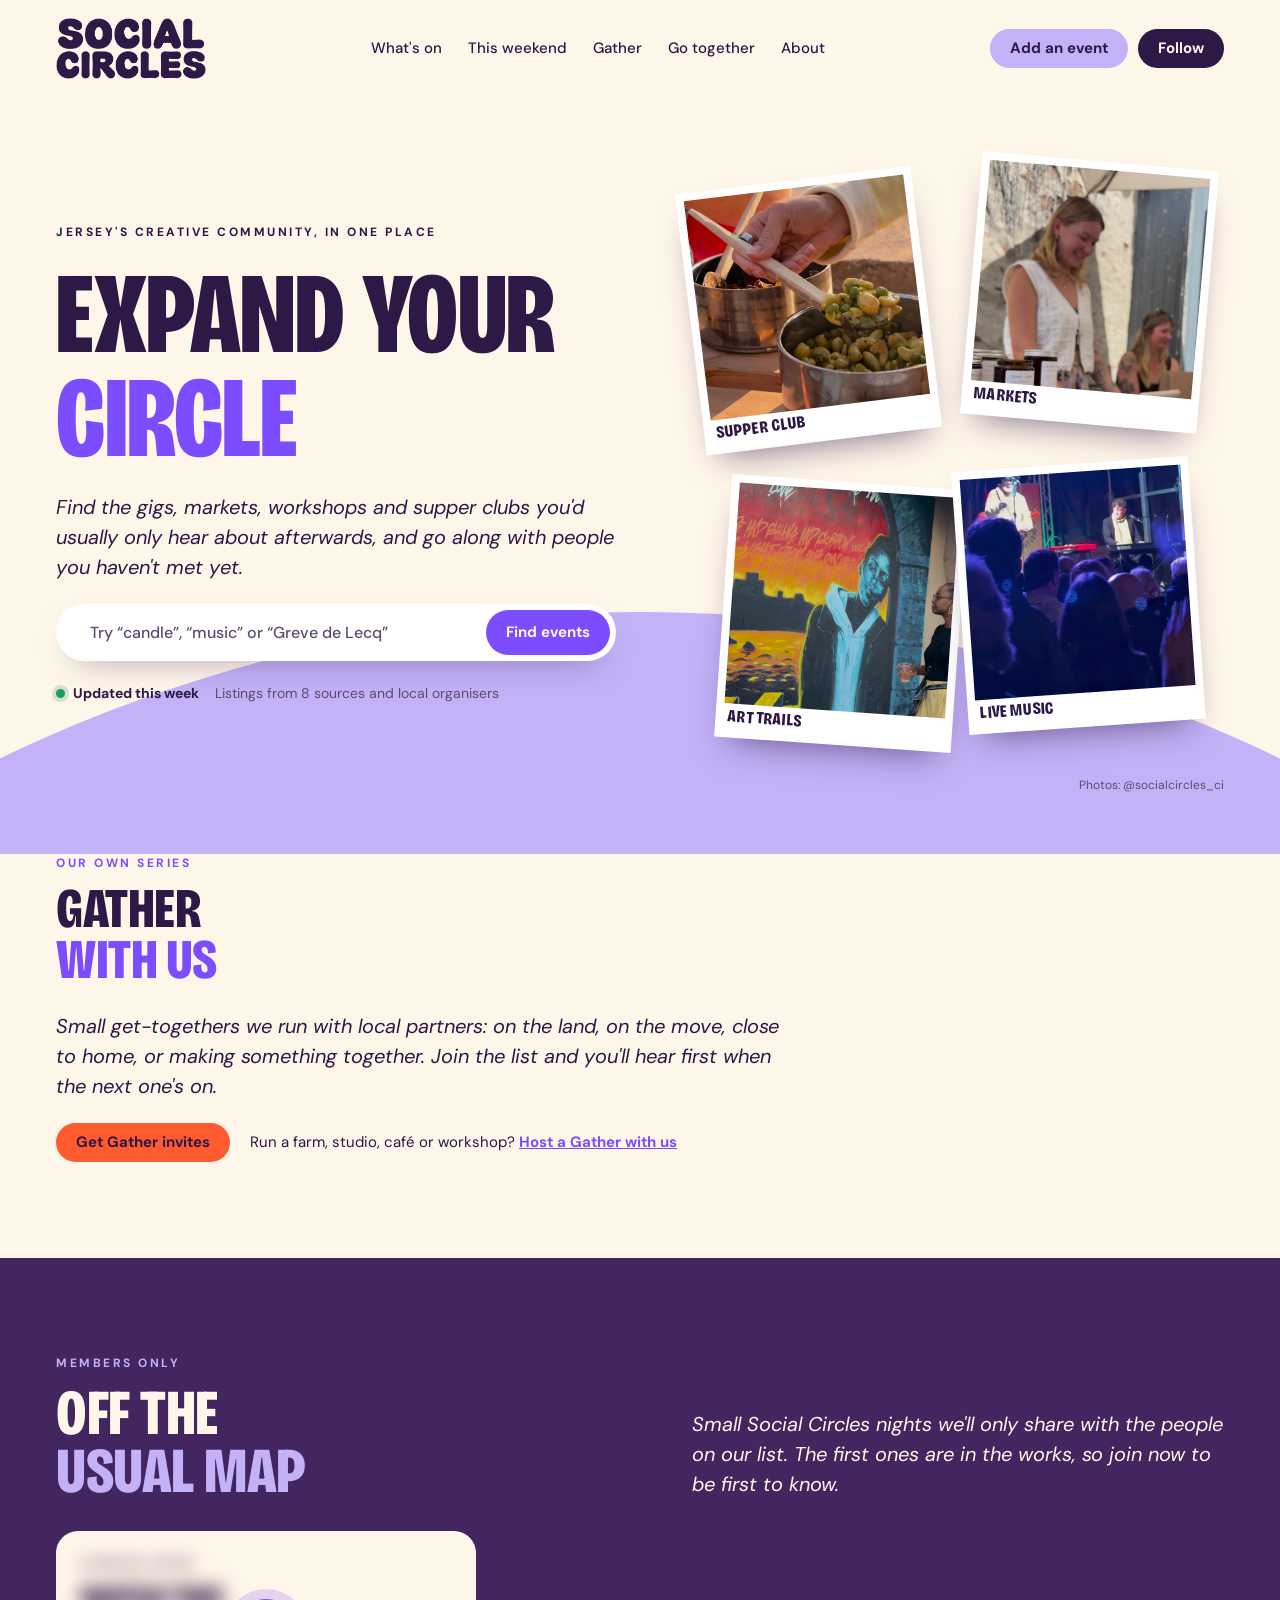
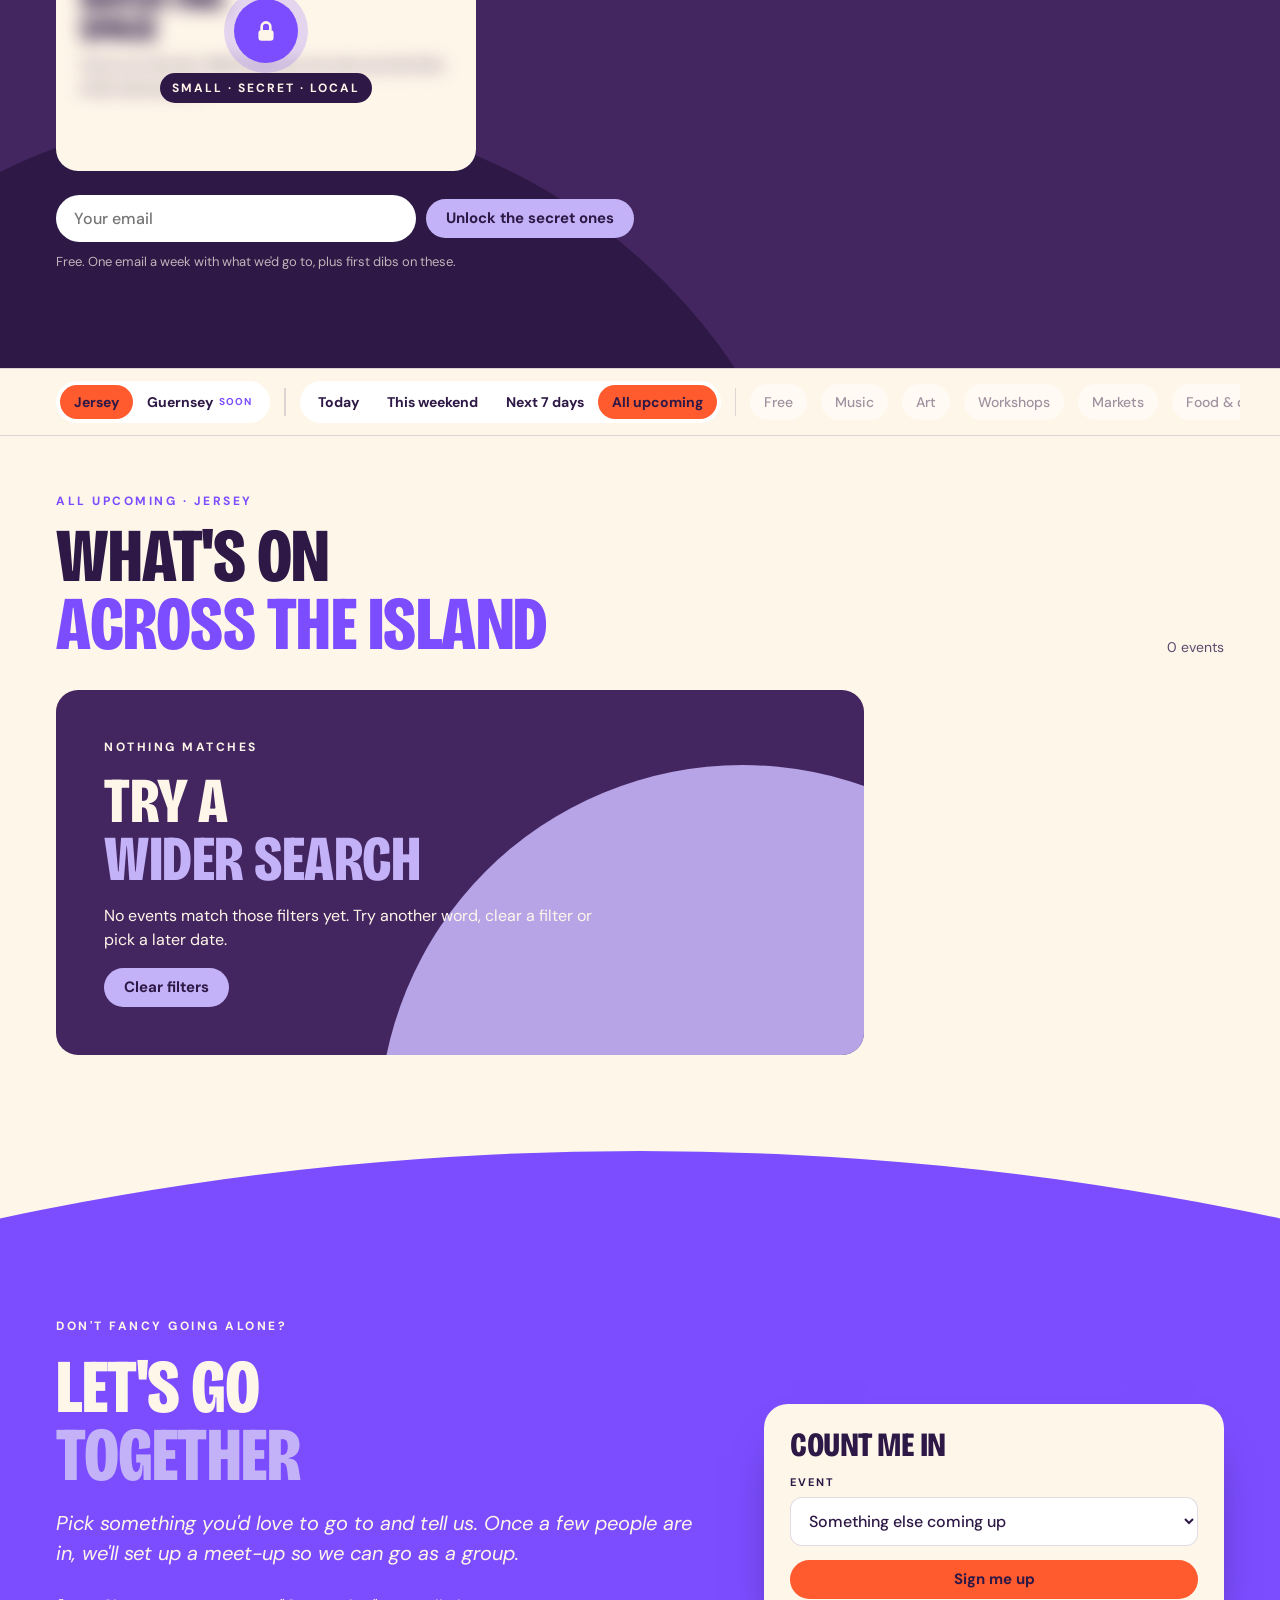
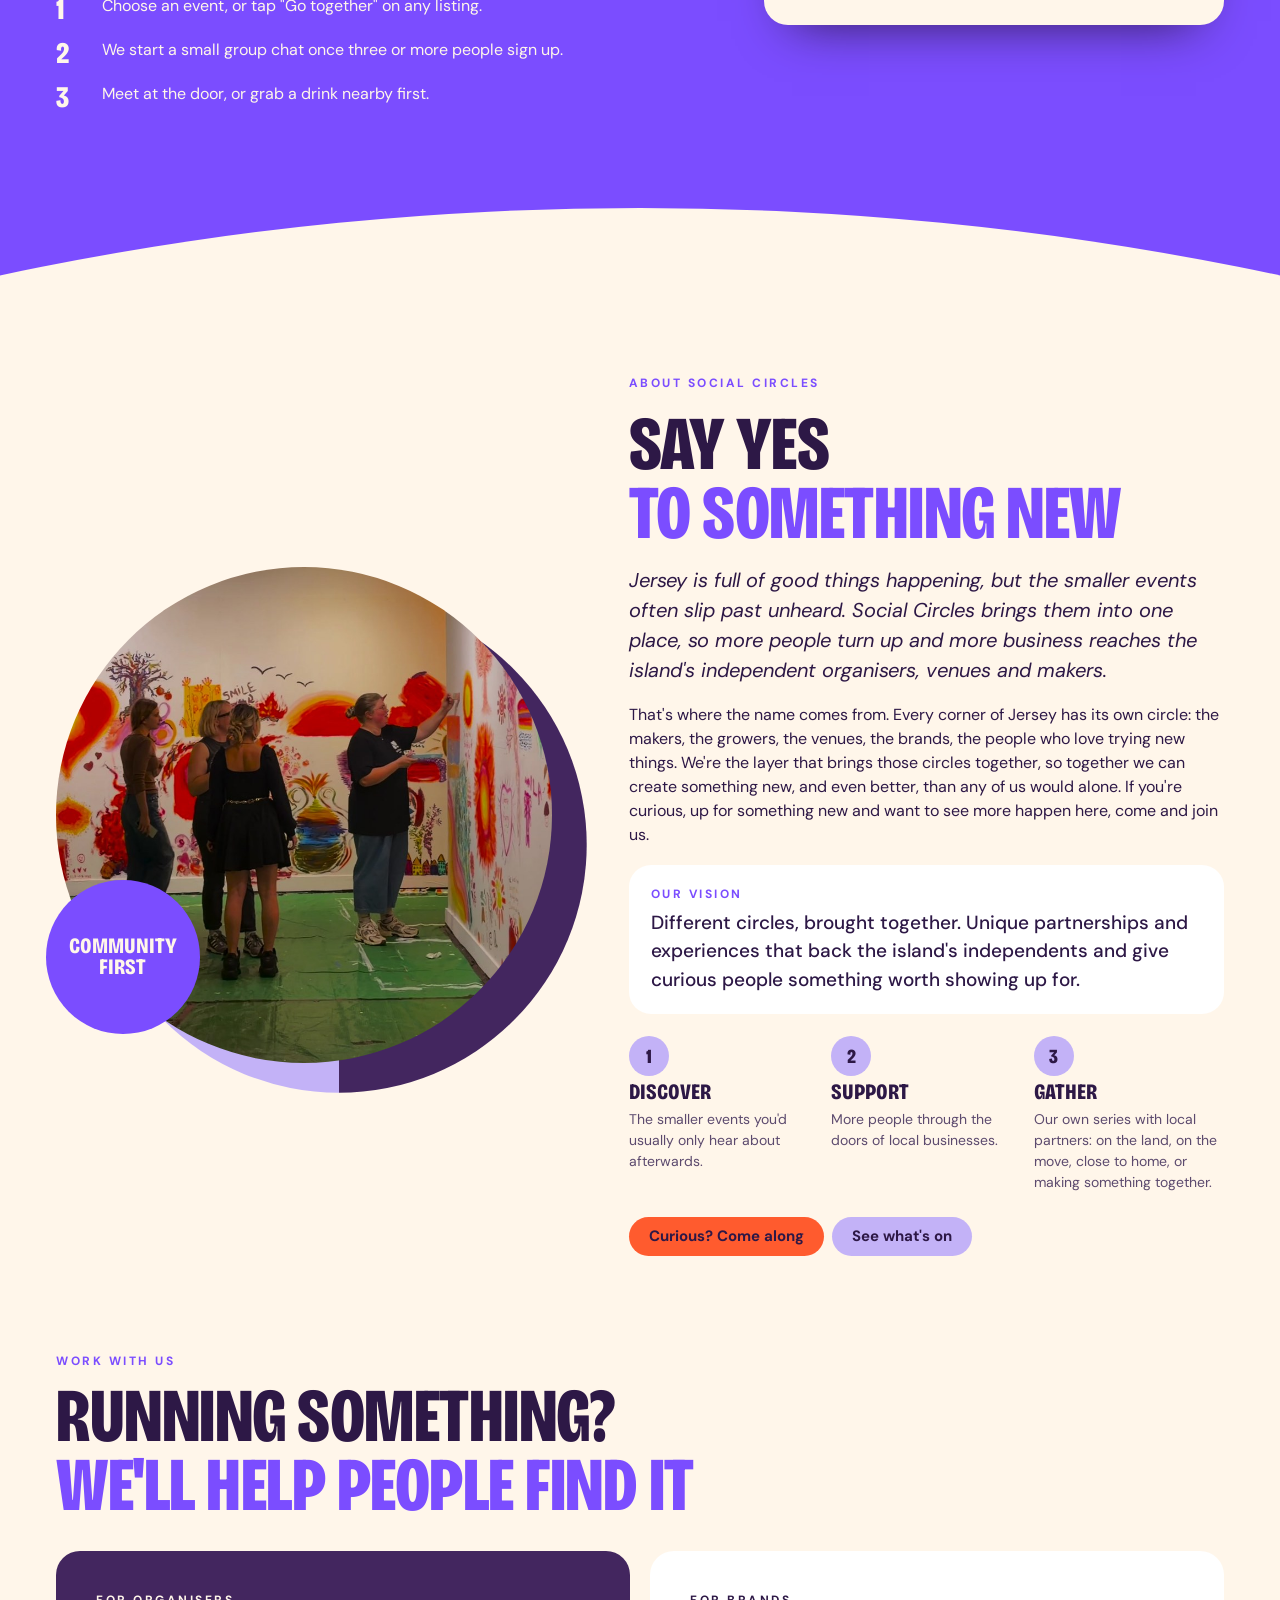
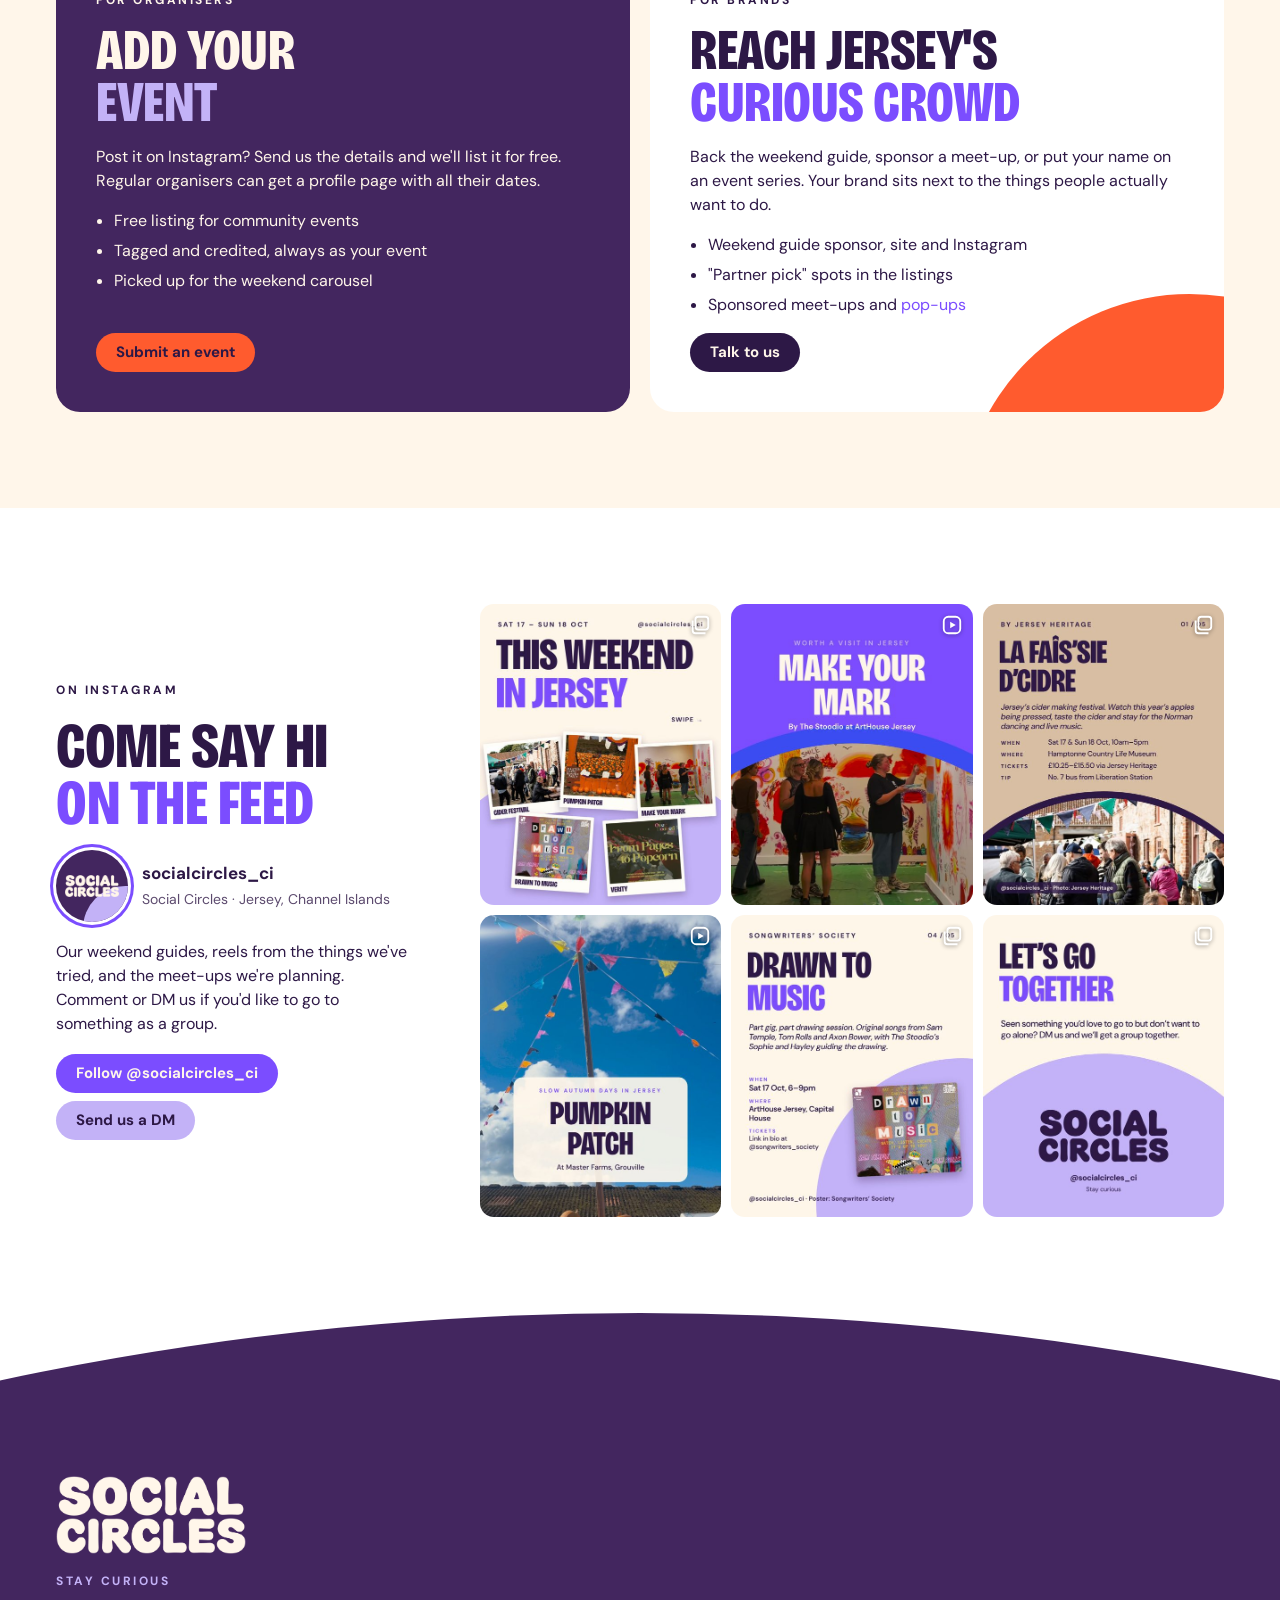
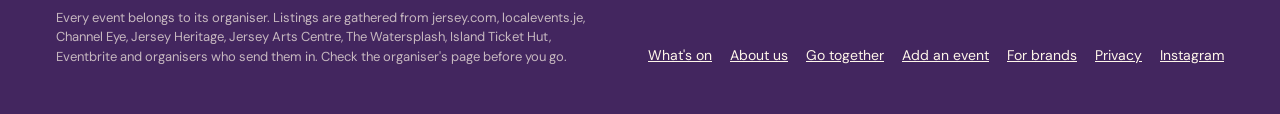
==== commit c1909ac9: "Make the event filters show daily, repeating and running events properly Adds Today and Fri-to-Sun w" ====
--- a/site/index.html
+++ b/site/index.html
@@ -3,11 +3,18 @@
 <head>
 <meta charset="utf-8">
 <meta name="viewport" content="width=device-width,initial-scale=1,viewport-fit=cover">
-<title>Social Circles · What's on in Jersey</title>
-<meta name="description" content="Jersey's creative community in one place. Find the gigs, markets, workshops and supper clubs you'd usually only hear about afterwards, and go along with people you haven't met yet.">
-<meta property="og:title" content="Social Circles · Expand your circle">
-<meta property="og:description" content="What's on in Jersey, from the smaller events you'd usually only hear about afterwards.">
-<meta property="og:image" content="img/about-mural.jpg">
+<title>What's on in Jersey: events, gigs, markets &amp; workshops · Social Circles</title>
+<meta name="description" content="Things to do in Jersey this week and weekend: gigs, makers' markets, workshops, supper clubs, art and wellbeing from local organisers, plus people to go along with.">
+<link rel="canonical" href="https://socialcircles.je/">
+<meta property="og:type" content="website">
+<meta property="og:url" content="https://socialcircles.je/">
+<meta property="og:site_name" content="Social Circles">
+<meta property="og:locale" content="en_GB">
+<meta property="og:title" content="What's on in Jersey · Social Circles">
+<meta property="og:description" content="The gigs, markets, workshops and supper clubs you'd usually only hear about afterwards, and people to go with.">
+<meta property="og:image" content="https://socialcircles.je/img/about-mural.jpg">
+<meta name="twitter:card" content="summary_large_image">
+<script type="application/ld+json" id="ld-events">{"@context":"https://schema.org","@graph":[{"@type":"WebSite","@id":"https://socialcircles.je/#site","name":"Social Circles","url":"https://socialcircles.je/"}]}</script>
 <meta name="theme-color" content="#FFF6EA">
 <link rel="icon" href="img/icon.png">
 <link rel="preconnect" href="https://fonts.googleapis.com">
@@ -99,6 +106,10 @@
 .divider{width:1.5px;height:28px;background:var(--line);flex:none}
 .chip{flex:none;border:0;border-radius:999px;padding:9px 14px;font:500 14px var(--body);background:var(--white);color:var(--aubergine);cursor:pointer}
 .chip[aria-pressed="true"]{background:var(--aubergine);color:var(--cream);box-shadow:none}
+.chip.none{opacity:.45}
+.chip.clear{background:transparent;border:1.5px solid var(--aubergine);font-weight:700}
+.listing{position:relative}
+#list{padding-top:clamp(32px,5vw,56px)}
 
 /* weekend picks */
 .picks{display:grid;grid-template-columns:repeat(3,minmax(0,1fr));gap:20px}
@@ -151,6 +162,8 @@
 .tag.cat{background:var(--cream);color:var(--plum)}
 .tag.free{background:#E3F4EA;color:#1A6B42}
 .tag.out{background:var(--aubergine);color:var(--cream)}
+.tag.when{background:var(--lilac);color:var(--aubergine)}
+.day.now .num{font-size:40px}
 .tags{display:flex;gap:6px;flex-wrap:wrap;margin-top:8px}
 .row.soldout h4,.row.soldout .by{color:var(--muted)}
 @media (max-width:640px){.day{grid-template-columns:1fr;gap:10px}.date{flex-direction:row;align-items:baseline;gap:10px}.date .num{font-size:40px}.row{grid-template-columns:1fr}.row .ctas{justify-content:flex-start}}
@@ -392,34 +405,6 @@
   </div>
 </section>
 
-<div class="filters" id="filters">
-  <div class="wrap">
-    <div class="seg" role="group" aria-label="Island">
-      <button id="isl-jersey" aria-pressed="true" data-island="jersey">Jersey</button>
-      <button id="isl-guernsey" aria-pressed="false" data-island="guernsey">Guernsey <small>Soon</small></button>
-    </div>
-    <span class="divider" aria-hidden="true"></span>
-    <div class="seg" role="group" aria-label="When">
-      <button id="w-week" aria-pressed="false" data-when="weekend">This weekend</button>
-      <button id="w-next" aria-pressed="false" data-when="next7">Next 7 days</button>
-      <button id="w-all" aria-pressed="true" data-when="all">All upcoming</button>
-    </div>
-    <span class="divider" aria-hidden="true"></span>
-    <button class="chip" id="c-free" aria-pressed="false" data-free>Free</button>
-    <button class="chip" id="c-music" aria-pressed="false" data-cat="Music">Music</button>
-    <button class="chip" id="c-art" aria-pressed="false" data-cat="Art">Art</button>
-    <button class="chip" id="c-workshops" aria-pressed="false" data-cat="Workshops">Workshops</button>
-    <button class="chip" id="c-markets" aria-pressed="false" data-cat="Markets">Markets</button>
-    <button class="chip" id="c-food" aria-pressed="false" data-cat="Food & drink">Food &amp; drink</button>
-    <button class="chip" id="c-outdoors" aria-pressed="false" data-cat="Outdoors">Outdoors</button>
-    <button class="chip" id="c-well" aria-pressed="false" data-cat="Wellbeing">Wellbeing</button>
-    <button class="chip" id="c-heritage" aria-pressed="false" data-cat="Heritage">Heritage</button>
-    <button class="chip" id="c-family" aria-pressed="false" data-cat="Family">Family</button>
-    <button class="chip" id="c-halloween" aria-pressed="false" data-cat="Halloween" hidden>Halloween</button>
-    <button class="chip" id="c-christmas" aria-pressed="false" data-cat="Christmas" hidden>Christmas</button>
-  </div>
-</div>
-
 <section class="section" id="weekend" hidden>
   <div class="wrap">
     <div class="head">
@@ -505,7 +490,37 @@
   </div>
 </aside>
 
-<section class="section" id="whats-on">
+<div class="listing" id="whats-on">
+<div class="filters" id="filters">
+  <div class="wrap">
+    <div class="seg" role="group" aria-label="Island">
+      <button id="isl-jersey" aria-pressed="true" data-island="jersey">Jersey</button>
+      <button id="isl-guernsey" aria-pressed="false" data-island="guernsey">Guernsey <small>Soon</small></button>
+    </div>
+    <span class="divider" aria-hidden="true"></span>
+    <div class="seg" role="group" aria-label="When">
+      <button id="w-today" aria-pressed="false" data-when="today">Today</button>
+      <button id="w-week" aria-pressed="false" data-when="weekend">This weekend</button>
+      <button id="w-next" aria-pressed="false" data-when="next7">Next 7 days</button>
+      <button id="w-all" aria-pressed="true" data-when="all">All upcoming</button>
+    </div>
+    <span class="divider" aria-hidden="true"></span>
+    <button class="chip" id="c-free" aria-pressed="false" data-free>Free</button>
+    <button class="chip" id="c-music" aria-pressed="false" data-cat="Music">Music</button>
+    <button class="chip" id="c-art" aria-pressed="false" data-cat="Art">Art</button>
+    <button class="chip" id="c-workshops" aria-pressed="false" data-cat="Workshops">Workshops</button>
+    <button class="chip" id="c-markets" aria-pressed="false" data-cat="Markets">Markets</button>
+    <button class="chip" id="c-food" aria-pressed="false" data-cat="Food & drink">Food &amp; drink</button>
+    <button class="chip" id="c-outdoors" aria-pressed="false" data-cat="Outdoors">Outdoors</button>
+    <button class="chip" id="c-well" aria-pressed="false" data-cat="Wellbeing">Wellbeing</button>
+    <button class="chip" id="c-heritage" aria-pressed="false" data-cat="Heritage">Heritage</button>
+    <button class="chip" id="c-family" aria-pressed="false" data-cat="Family">Family</button>
+    <button class="chip" id="c-halloween" aria-pressed="false" data-cat="Halloween" hidden>Halloween</button>
+    <button class="chip" id="c-christmas" aria-pressed="false" data-cat="Christmas" hidden>Christmas</button>
+    <button class="chip clear" id="c-clear" type="button" hidden>Clear filters</button>
+  </div>
+</div>
+<section class="section" id="list">
   <div class="wrap">
     <div class="head">
       <div>
@@ -517,11 +532,6 @@
     <div class="agenda-wrap">
       <div id="agenda"></div>
       <div class="side">
-        <div class="panel white" id="exhPanel" hidden>
-          <span class="eyebrow">On now</span>
-          <h3>Exhibitions</h3>
-          <div class="exh" id="exh"></div>
-        </div>
         <div class="panel lilac" data-until="2026-11-30">
           <span class="eyebrow">All month</span>
           <h3>Eat out for less</h3>
@@ -532,6 +542,7 @@
     </div>
   </div>
 </section>
+</div>
 
 <div class="split" style="--from:var(--cream);--to:var(--violet)" aria-hidden="true"></div>
 <section class="section meet" id="meetup">
@@ -634,7 +645,7 @@
 
 // Events come from events.json, which the publish workflow builds from the approved event cards on GitHub.
 const TODAY = (d => new Date(d.getFullYear(), d.getMonth(), d.getDate()))(new Date());
-let E = [], X = [];
+let E = [];
 const state = {island:"jersey", when:"all", cats:new Set(), free:false, q:""};
 const DOW = ["Sun","Mon","Tue","Wed","Thu","Fri","Sat"], MON = ["Jan","Feb","Mar","Apr","May","Jun","Jul","Aug","Sep","Oct","Nov","Dec"];
 const day = s => { const [y,m,d] = s.split("-").map(Number); return new Date(y,m-1,d); };
@@ -643,16 +654,27 @@
 const short = dt => `${DOW[dt.getDay()]} ${dt.getDate()} ${MON[dt.getMonth()]}`;
 const esc = s => String(s ?? "").replace(/[&<>"]/g, c => ({"&":"&amp;","<":"&lt;",">":"&gt;",'"':"&quot;"}[c]));
 const startOf = e => day(e.d), endOf = e => day(e.end || e.d);
-const overlaps = (e, from, to) => startOf(e) <= to && endOf(e) >= from;
-
-// the coming Saturday and Sunday (or what's left of them when it's already the weekend)
+// A card with Repeats comes with its dates; anything else runs every day from its date to its end date.
+const datesOf = e => e.dates ? e.dates.map(day) : null;
+const lastOf = e => e.dates ? day(e.dates[e.dates.length - 1]) : endOf(e);
+// the first day it's on between from and to, or null
+function onFrom(e, from, to){
+  const ds = datesOf(e);
+  if (ds) return ds.find(d => d >= from && d <= to) || null;
+  return startOf(e) <= to && endOf(e) >= from ? (startOf(e) < from ? from : startOf(e)) : null;
+}
+// exhibitions and anything on for more than a week, once it's started
+const longRun = e => !e.dates && (e.type === "exhibition" || Math.round((endOf(e) - startOf(e)) / 864e5) > 6);
+
+// Friday to Sunday (or what's left of it when the weekend has started)
 function weekend(){
-  const dow = TODAY.getDay(), sat = dow === 0 ? plus(TODAY, -1) : plus(TODAY, 6 - dow);
-  return [sat < TODAY ? TODAY : sat, plus(sat, 1)];
+  const dow = TODAY.getDay(), fri = plus(TODAY, dow === 0 ? -2 : dow === 6 ? -1 : 5 - dow);
+  return [fri < TODAY ? TODAY : fri, plus(fri, 2)];
 }
 function range(){
+  if (state.when === "today") return [TODAY, TODAY];
   if (state.when === "weekend") return weekend();
-  if (state.when === "next7") return [TODAY, plus(TODAY, 7)];
+  if (state.when === "next7") return [TODAY, plus(TODAY, 6)];
   return [TODAY, plus(TODAY, 3650)];
 }
 
@@ -669,13 +691,14 @@
 }
 // words people type that don't narrow anything down ("live music in St Helier" finds the music in St Helier)
 const FILLER = new Set(["a","an","the","and","in","at","on","of","for","with","near","live","event","events","jersey","whats","what's","this","week"]);
-function visible(){
+// cats and free default to what's picked; pass others to ask "what if" for a chip
+function visible(cats = state.cats, free = state.free){
   const words = state.q.toLowerCase().split(/[^\p{L}\p{N}&']+/u).filter(w => w && !FILLER.has(w)), [from, to] = range();
   return E.filter(e => {
-    if (!overlaps(e, from, to)) return false;
-    if (state.free && !e.free) return false;
-    if (state.cats.size && !state.cats.has(e.cat) && !state.cats.has(SEASON[e.season]?.name)) return false;
-    const text = [e.t, e.by, e.at, e.cat, e.blurb, e.price, e.time, e.free ? "free" : "", SEASON[e.season]?.words].join(" ").toLowerCase();
+    if (!onFrom(e, from, to)) return false;
+    if (free && !e.free) return false;
+    if (cats.size && !cats.has(e.cat) && !cats.has(SEASON[e.season]?.name)) return false;
+    const text = [e.t, e.by, e.at, e.cat, e.blurb, e.price, e.time, e.free ? "free" : "", e.type, SEASON[e.season]?.words].join(" ").toLowerCase();
     if (!words.every(w => text.includes(w))) return false;
     return true;
   });
@@ -683,40 +706,78 @@
 
 function render(){
   const box = document.getElementById("agenda");
-  const label = {all:"All upcoming", weekend:"This weekend", next7:"Next 7 days"}[state.when];
+  const label = {today:"Today", all:"All upcoming", weekend:"This weekend", next7:"Next 7 days"}[state.when];
+  chips();
   document.getElementById("listLabel").textContent = label + " · " + (state.island === "jersey" ? "Jersey" : "Guernsey") + (state.q.trim() ? ` · “${state.q.trim()}”` : "");
   if (state.island === "guernsey") {
     document.getElementById("count").textContent = "";
     box.innerHTML = `<div class="empty"><span class="eyebrow">Coming soon</span><h3>Guernsey<br><span class="v">is next</span></h3><p>We're starting with Jersey and adding Guernsey once we've found the best local sources. Know what's on over there? Send it our way and we'll list it.</p><a class="btn btn-violet" href="https://www.instagram.com/socialcircles_ci/" data-form="submit" style="align-self:flex-start">Tell us about an event</a></div>`;
     return;
   }
-  const list = visible(), [from] = range();
+  const list = visible(), [from, to] = range();
   document.getElementById("count").textContent = list.length + (list.length === 1 ? " event" : " events");
-  if (!list.length) { box.innerHTML = `<div class="empty"><span class="eyebrow">Nothing matches</span><h3>Try a<br><span class="v">wider search</span></h3><p>No events match ${state.q.trim() ? `“${esc(state.q.trim())}” with ` : ""}those filters yet. Try another word, clear a filter or pick a later date.</p>${state.q.trim() ? `<button class="btn btn-line" type="button" onclick="document.getElementById('q').value='';state.q='';render()" style="align-self:flex-start">Clear search</button>` : ""}</div>`; return; }
-  // an event that's already running sits under the first day of the range
-  const groups = {};
-  list.forEach(e => { const k = key(startOf(e) < from ? from : startOf(e)); (groups[k] = groups[k] || []).push(e); });
-  box.innerHTML = Object.keys(groups).sort().map(k => {
-    const dt = day(k);
-    return `<div class="day"><div class="date"><span class="dow">${DOW[dt.getDay()]}</span><span class="num">${dt.getDate()}</span><span class="mon">${MON[dt.getMonth()]}</span></div><div class="rows">${groups[k].map(e => `
+  if (!list.length) { box.innerHTML = `<div class="empty"><span class="eyebrow">Nothing matches</span><h3>Try a<br><span class="v">wider search</span></h3><p>No events match ${state.q.trim() ? `“${esc(state.q.trim())}” with ` : ""}those filters ${state.when === "today" ? "today" : "yet"}. Try another word, clear a filter or pick a later date.</p><button class="btn btn-line" type="button" onclick="clearFilters()" style="align-self:flex-start">Clear filters</button></div>`; return; }
+  // each event is listed once, on the first day it's on in the range; exhibitions and long runs that
+  // have already started sit together at the top
+  const groups = {}, now = [];
+  list.forEach(e => {
+    const d = onFrom(e, from, to);
+    if (longRun(e) && startOf(e) < from) return now.push(e);
+    (groups[key(d)] = groups[key(d)] || []).push(e);
+  });
+  now.sort((a, b) => endOf(a) - endOf(b));
+  box.innerHTML = (now.length ? `<div class="day now"><div class="date"><span class="dow">Running</span><span class="num">Now</span><span class="mon">and ongoing</span></div><div class="rows">${now.map(e => row(e, from)).join("")}</div></div>` : "")
+    + Object.keys(groups).sort().map(k => {
+      const dt = day(k);
+      return `<div class="day"><div class="date"><span class="dow">${dt - TODAY ? DOW[dt.getDay()] : "Today"}</span><span class="num">${dt.getDate()}</span><span class="mon">${MON[dt.getMonth()]}</span></div><div class="rows">${groups[k].map(e => row(e, dt)).join("")}</div></div>`;
+    }).join("");
+}
+
+// how long it runs or when else it's on, seen from the day it's listed under
+function runs(e, at){
+  const ds = datesOf(e);
+  if (e.repeat === "daily") return `Daily until ${short(lastOf(e))}`;
+  if (e.repeat === "weekly") return "Every " + [...new Set(ds.slice(0, 7).map(d => DOW[d.getDay()]))].join(" & ");
+  if (ds) { const other = ds.filter(d => +d !== +at && d >= TODAY); return other.length ? "Also " + other.slice(0, 2).map(short).join(", ") + (other.length > 2 ? ` +${other.length - 2}` : "") : ""; }
+  if (!e.end || e.end === e.d) return "";
+  const end = endOf(e), until = end > plus(TODAY, 300) ? `${MON[end.getMonth()]} ${end.getFullYear()}` : short(end);
+  return `Until ${until}`;
+}
+function row(e, at){
+  const when = runs(e, at);
+  return `
       <article class="row${e.out ? " soldout" : ""}"${e.season ? ` data-season="${e.season}"` : ""}>
         <div style="min-width:0"><span class="by">By ${esc(e.by)}</span><h4>${esc(e.t)}</h4>
-          <div class="facts">${e.time ? `<span><b>${esc(e.time)}</b></span>` : ""}${e.end && e.end !== e.d ? `<span>Until ${short(endOf(e))}</span>` : ""}<span>${esc(e.at)}</span>${e.price ? `<span>${esc(e.price)}</span>` : ""}</div>
-          <div class="tags"><span class="tag cat">${esc(e.cat)}</span>${e.free ? `<span class="tag free">Free</span>` : ""}${e.season ? `<span class="tag season">${SEASON[e.season].name}</span>` : ""}${e.out ? `<span class="tag out">Sold out</span>` : ""}</div></div>
+          <div class="facts">${e.time ? `<span><b>${esc(e.time)}</b></span>` : ""}<span>${esc(e.at)}</span>${e.price ? `<span>${esc(e.price)}</span>` : ""}</div>
+          <div class="tags"><span class="tag cat">${esc(e.cat)}</span>${when ? `<span class="tag when">${esc(when)}</span>` : ""}${e.type === "exhibition" ? `<span class="tag cat">Exhibition</span>` : ""}${e.free ? `<span class="tag free">Free</span>` : ""}${e.season ? `<span class="tag season">${SEASON[e.season].name}</span>` : ""}${e.out ? `<span class="tag out">Sold out</span>` : ""}</div></div>
         <div class="ctas">${e.out ? "" : `<a class="btn btn-line" href="#meetup" data-go="${esc(e.t)}">Go together</a>`}${e.url ? `<a class="btn ${e.out ? "btn-line" : "btn-dark"}" href="${esc(e.url)}">${e.out ? "Listing" : esc(e.link || "Tickets & info")}</a>` : ""}</div>
-      </article>`).join("")}</div></div>`;
-  }).join("");
+      </article>`;
+}
+
+// a chip that would leave nothing to see is dimmed; Clear shows once anything is picked
+function chips(){
+  document.querySelectorAll("[data-cat]").forEach(b => {
+    const c = b.dataset.cat, on = state.cats.has(c);
+    b.classList.toggle("none", !on && !visible(new Set([...state.cats, c])).length);
+  });
+  document.getElementById("c-free").classList.toggle("none", !state.free && !visible(state.cats, true).length);
+  document.getElementById("c-clear").hidden = !(state.cats.size || state.free || state.q.trim());
+}
+function clearFilters(){
+  state.cats.clear(); state.free = false; state.q = ""; document.getElementById("q").value = "";
+  document.querySelectorAll("[data-cat],#c-free").forEach(b => b.setAttribute("aria-pressed", "false"));
+  render();
 }
 
 // weekend picks: approved events marked as a pick that fall on the coming weekend, styled like carousel slides
 function renderPicks(){
-  const [from, to] = weekend(), picks = E.filter(e => e.pick && overlaps(e, from, to)).slice(0, 3);
+  const [from, to] = weekend(), picks = E.filter(e => e.pick && onFrom(e, from, to)).slice(0, 3);
   document.getElementById("weekend").hidden = !picks.length;
-  document.getElementById("weekendDates").textContent = from < to ? `${short(from)} & ${short(to)}` : short(to);
+  document.getElementById("weekendDates").textContent = from < to ? `${short(from)} to ${short(to)}` : short(to);
   const looks = ["kraft", "plum", "cream"];
   document.getElementById("picks").innerHTML = picks.map((e, i) => {
     const w = e.t.split(" "), k = Math.ceil(w.length / 2), look = looks[i % 3];
-    const when = (startOf(e) < from ? `${short(from)} onwards` : short(startOf(e))) + (e.time ? `, ${e.time}` : "");
+    const first = onFrom(e, from, to), when = (startOf(e) < first && !e.dates ? `${short(first)} onwards` : short(first)) + (e.time ? `, ${e.time}` : "");
     return `<article class="pick ${look}"${e.season ? ` data-season="${e.season}"` : ""}>
         <div class="top"><span class="eyebrow">By ${esc(e.by)}</span><span class="eyebrow">${esc(e.cat)}</span></div>
         <h3>${esc(w.slice(0, k).join(" "))}${w.length > 1 ? `<br><span class="v">${esc(w.slice(k).join(" "))}</span>` : ""}</h3>
@@ -728,27 +789,20 @@
   }).join("");
 }
 
-// exhibitions on now, or opening in the next month
-function renderExh(){
-  const list = X.filter(e => overlaps(e, TODAY, plus(TODAY, 30))).sort((a, b) => endOf(a) - endOf(b));
-  document.getElementById("exhPanel").hidden = !list.length;
-  document.getElementById("exh").innerHTML = list.map(e => {
-    const when = startOf(e) > TODAY ? `From ${startOf(e).getDate()} ${MON[startOf(e).getMonth()]}` : endOf(e) > plus(TODAY, 300) ? `Until ${MON[endOf(e).getMonth()]} ${endOf(e).getFullYear()}` : `Until ${endOf(e).getDate()} ${MON[endOf(e).getMonth()]}`;
-    const name = e.url ? `<a href="${esc(e.url)}" style="text-decoration:none">${esc(e.t)}</a>` : esc(e.t);
-    return `<div><span class="until">${when}${e.free ? " · Free" : ""}</span><b>${name}</b><span>${esc(e.at || e.by)}</span></div>`;
-  }).join("");
-}
-
+// after a change, bring the top of the list back into view if it's been scrolled past
+function show(){ render(); const top = document.getElementById("list"); if (top.getBoundingClientRect().top < 0) top.scrollIntoView({behavior: matchMedia("(prefers-reduced-motion: reduce)").matches ? "auto" : "smooth"}); }
 function press(sel, attr, val){ document.querySelectorAll(sel).forEach(b => b.setAttribute("aria-pressed", b.dataset[attr] === val)); }
-document.querySelectorAll("[data-island]").forEach(b => b.onclick = () => { state.island = b.dataset.island; press("[data-island]","island",state.island); render(); });
-document.querySelectorAll("[data-when]").forEach(b => b.onclick = () => { state.when = b.dataset.when; press("[data-when]","when",state.when); render(); });
-document.querySelectorAll("[data-cat]").forEach(b => b.onclick = () => { const c = b.dataset.cat; state.cats.has(c) ? state.cats.delete(c) : state.cats.add(c); b.setAttribute("aria-pressed", state.cats.has(c)); render(); });
-document.getElementById("c-free").onclick = e => { state.free = !state.free; e.currentTarget.setAttribute("aria-pressed", state.free); render(); };
+document.querySelectorAll("[data-island]").forEach(b => b.onclick = () => { state.island = b.dataset.island; press("[data-island]","island",state.island); show(); });
+document.querySelectorAll("[data-when]").forEach(b => b.onclick = () => { state.when = b.dataset.when; press("[data-when]","when",state.when); show(); });
+document.querySelectorAll("[data-cat]").forEach(b => b.onclick = () => { const c = b.dataset.cat; state.cats.has(c) ? state.cats.delete(c) : state.cats.add(c); b.setAttribute("aria-pressed", state.cats.has(c)); show(); });
+document.getElementById("c-free").onclick = e => { state.free = !state.free; e.currentTarget.setAttribute("aria-pressed", state.free); show(); };
+document.getElementById("c-clear").onclick = () => { clearFilters(); show(); };
 document.getElementById("q").addEventListener("input", e => { state.q = e.target.value; render(); });
 
 const sel = document.getElementById("m-event");
 function fillMeet(){
-  sel.innerHTML = E.filter(e => !e.out).map(e => `<option>${esc(e.t)} · ${short(startOf(e) < TODAY ? TODAY : startOf(e))}</option>`).join("")
+  const next = e => onFrom(e, TODAY, plus(TODAY, 3650));
+  sel.innerHTML = E.filter(e => !e.out && next(e)).sort((a, b) => next(a) - next(b)).map(e => `<option>${esc(e.t)} · ${short(next(e))}</option>`).join("")
     + "<option>Something else coming up</option>";
 }
 document.addEventListener("click", ev => {
@@ -782,11 +836,10 @@
 });
 
 document.querySelectorAll("[data-until]").forEach(el => { if (day(el.dataset.until) < TODAY) el.remove(); });
-function fill(){ render(); renderPicks(); renderExh(); fillMeet(); }
+function fill(){ render(); renderPicks(); fillMeet(); }
 fetch("events.json", { cache: "no-cache" }).then(r => r.json()).then(d => {
-  E = d.events.filter(e => e.type !== "exhibition").map(e => ({ ...e, season: guessSeason(e) }));
-  for (const k in SEASON) document.getElementById("c-" + k).hidden = !E.some(e => e.season === k && endOf(e) >= TODAY);
-  X = d.events.filter(e => e.type === "exhibition");
+  E = d.events.map(e => ({ ...e, season: guessSeason(e) })).filter(e => lastOf(e) >= TODAY);
+  for (const k in SEASON) document.getElementById("c-" + k).hidden = !E.some(e => e.season === k);
   if (d.generated) document.getElementById("updated").textContent = "Updated " + short(new Date(d.generated));
 }).catch(() => {}).finally(fill);
 
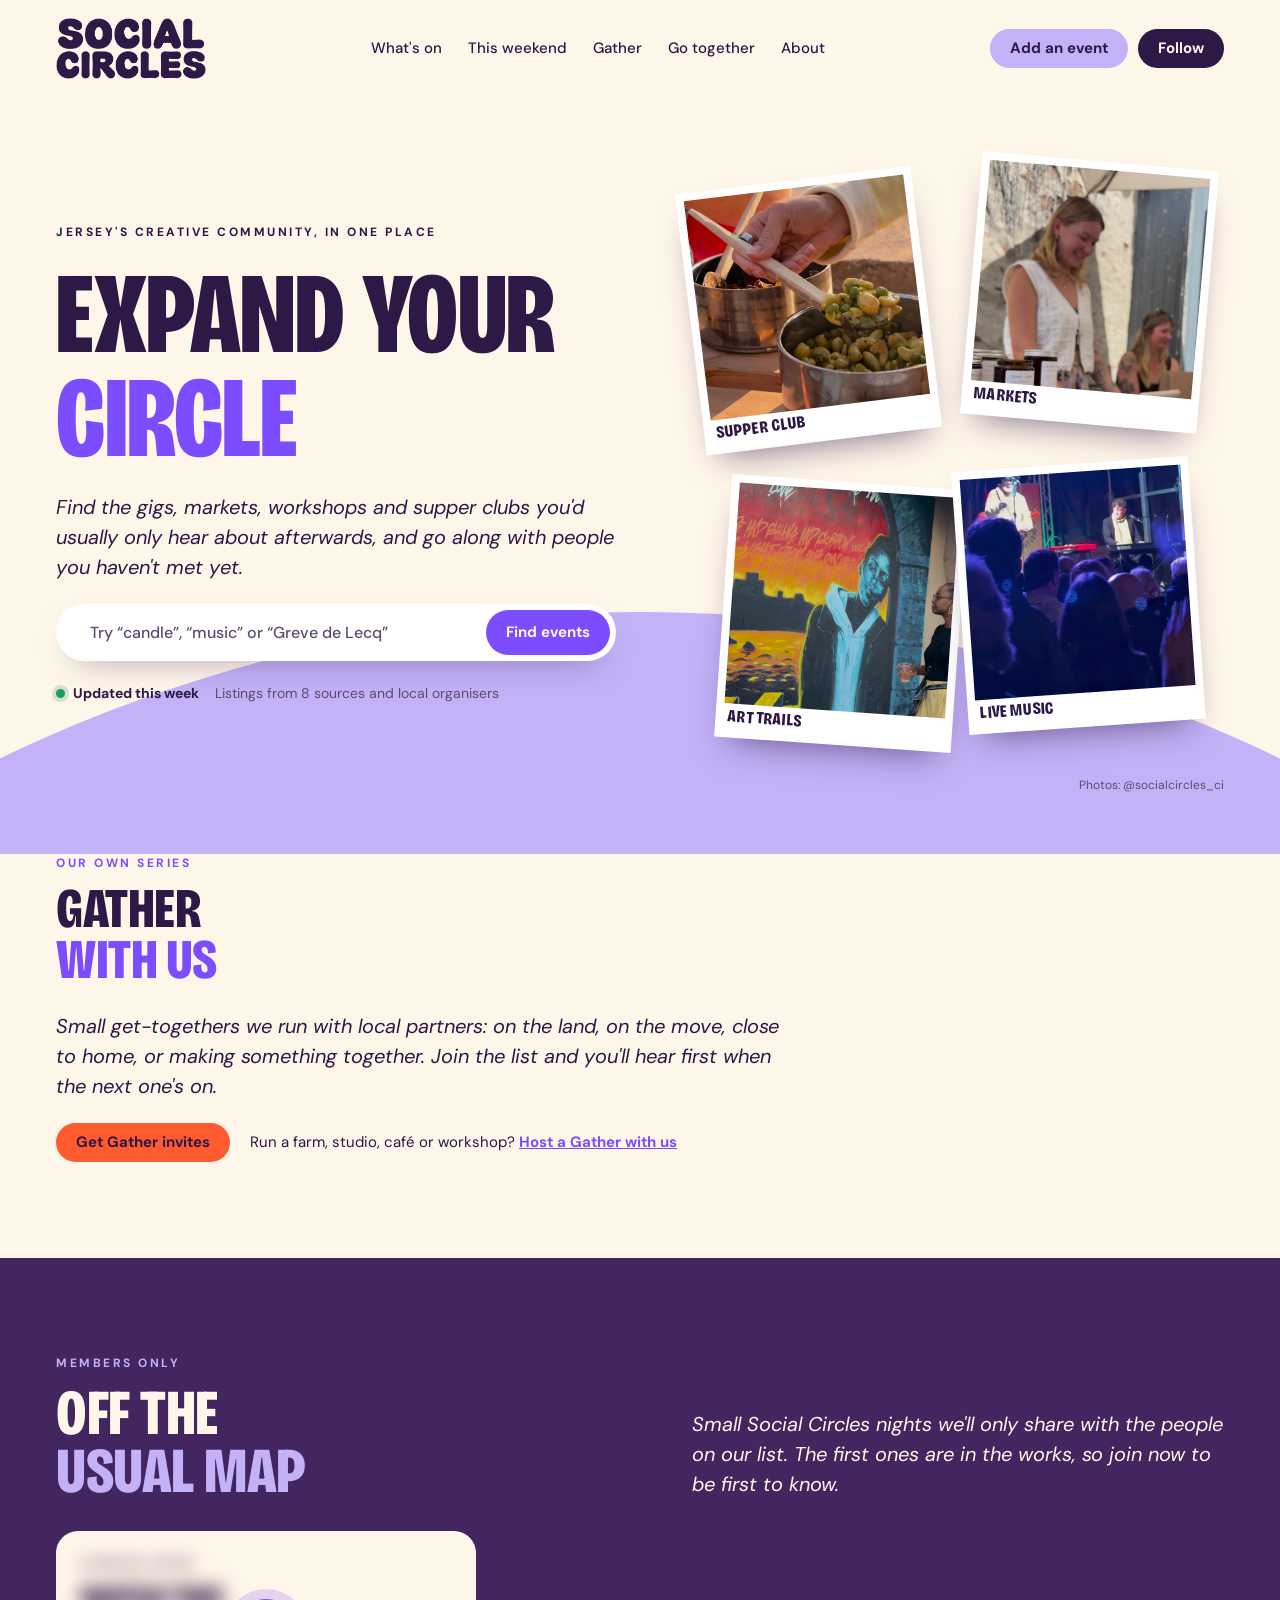
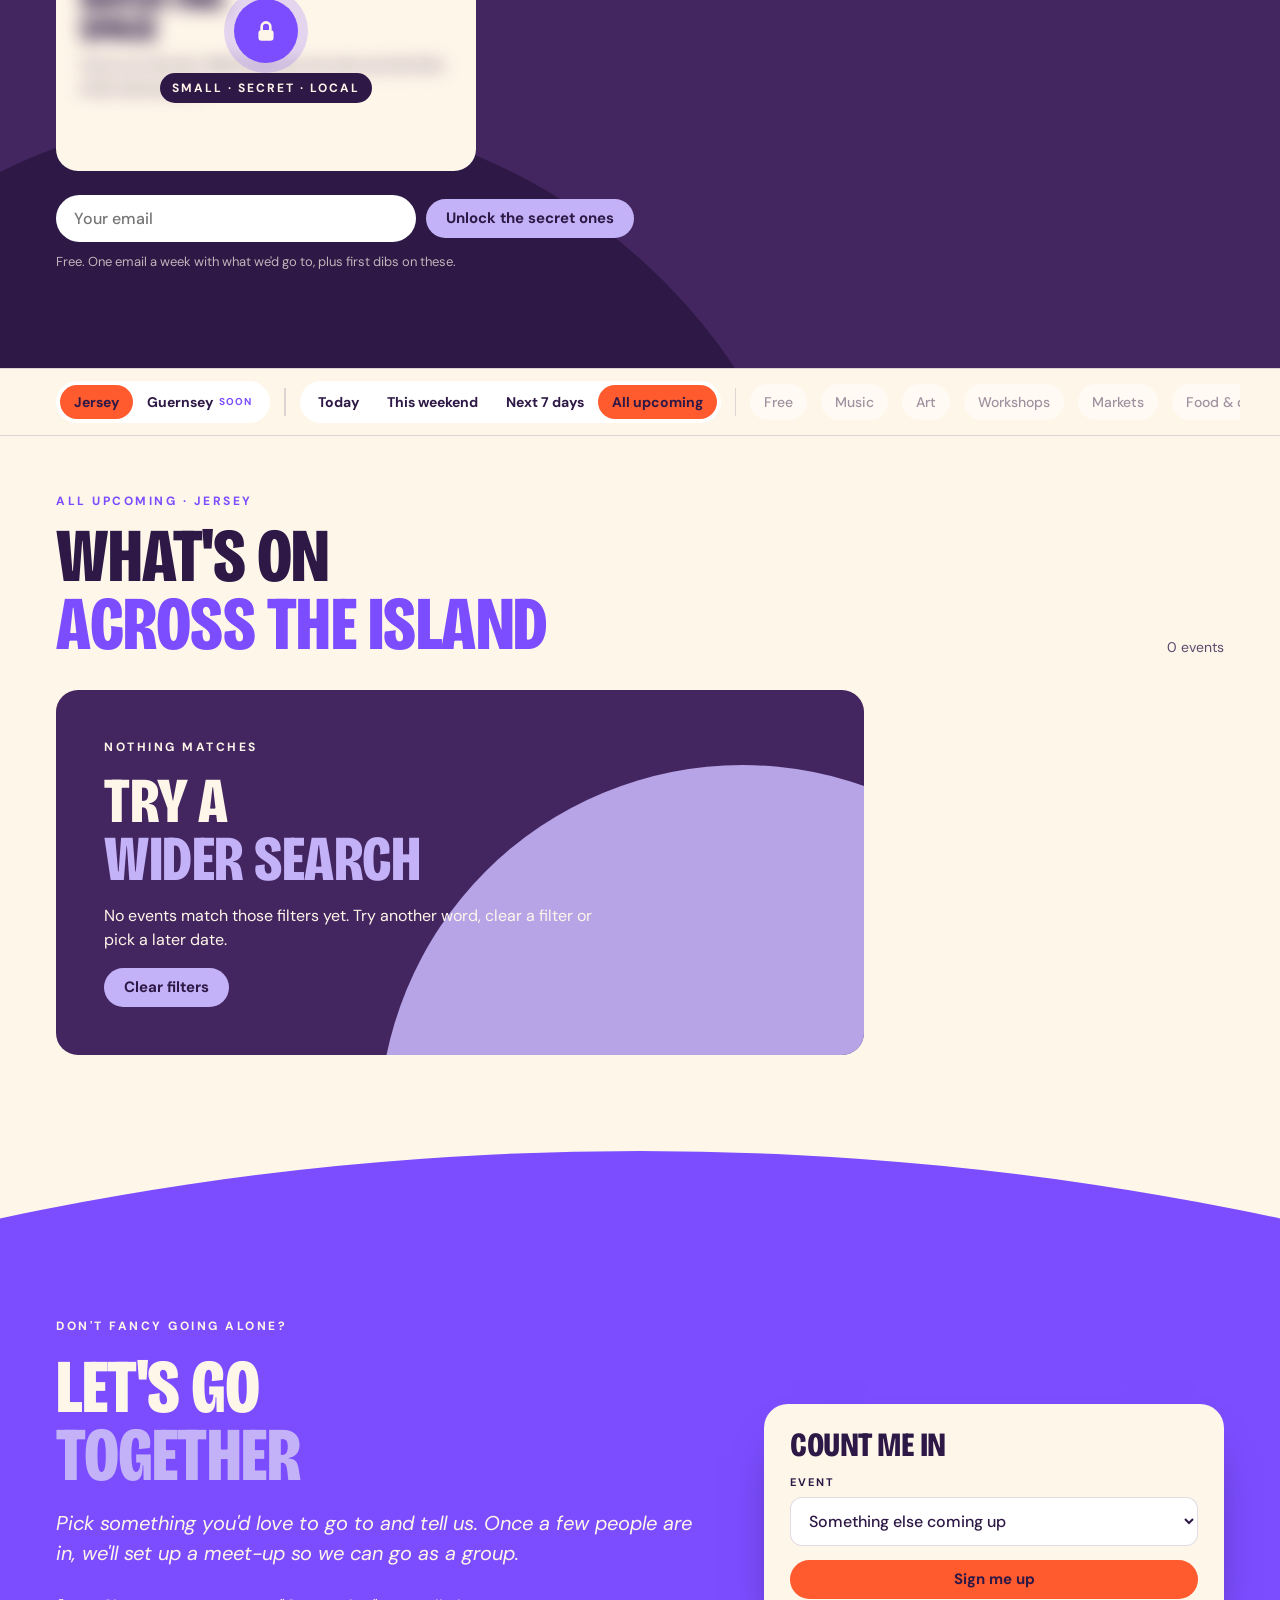
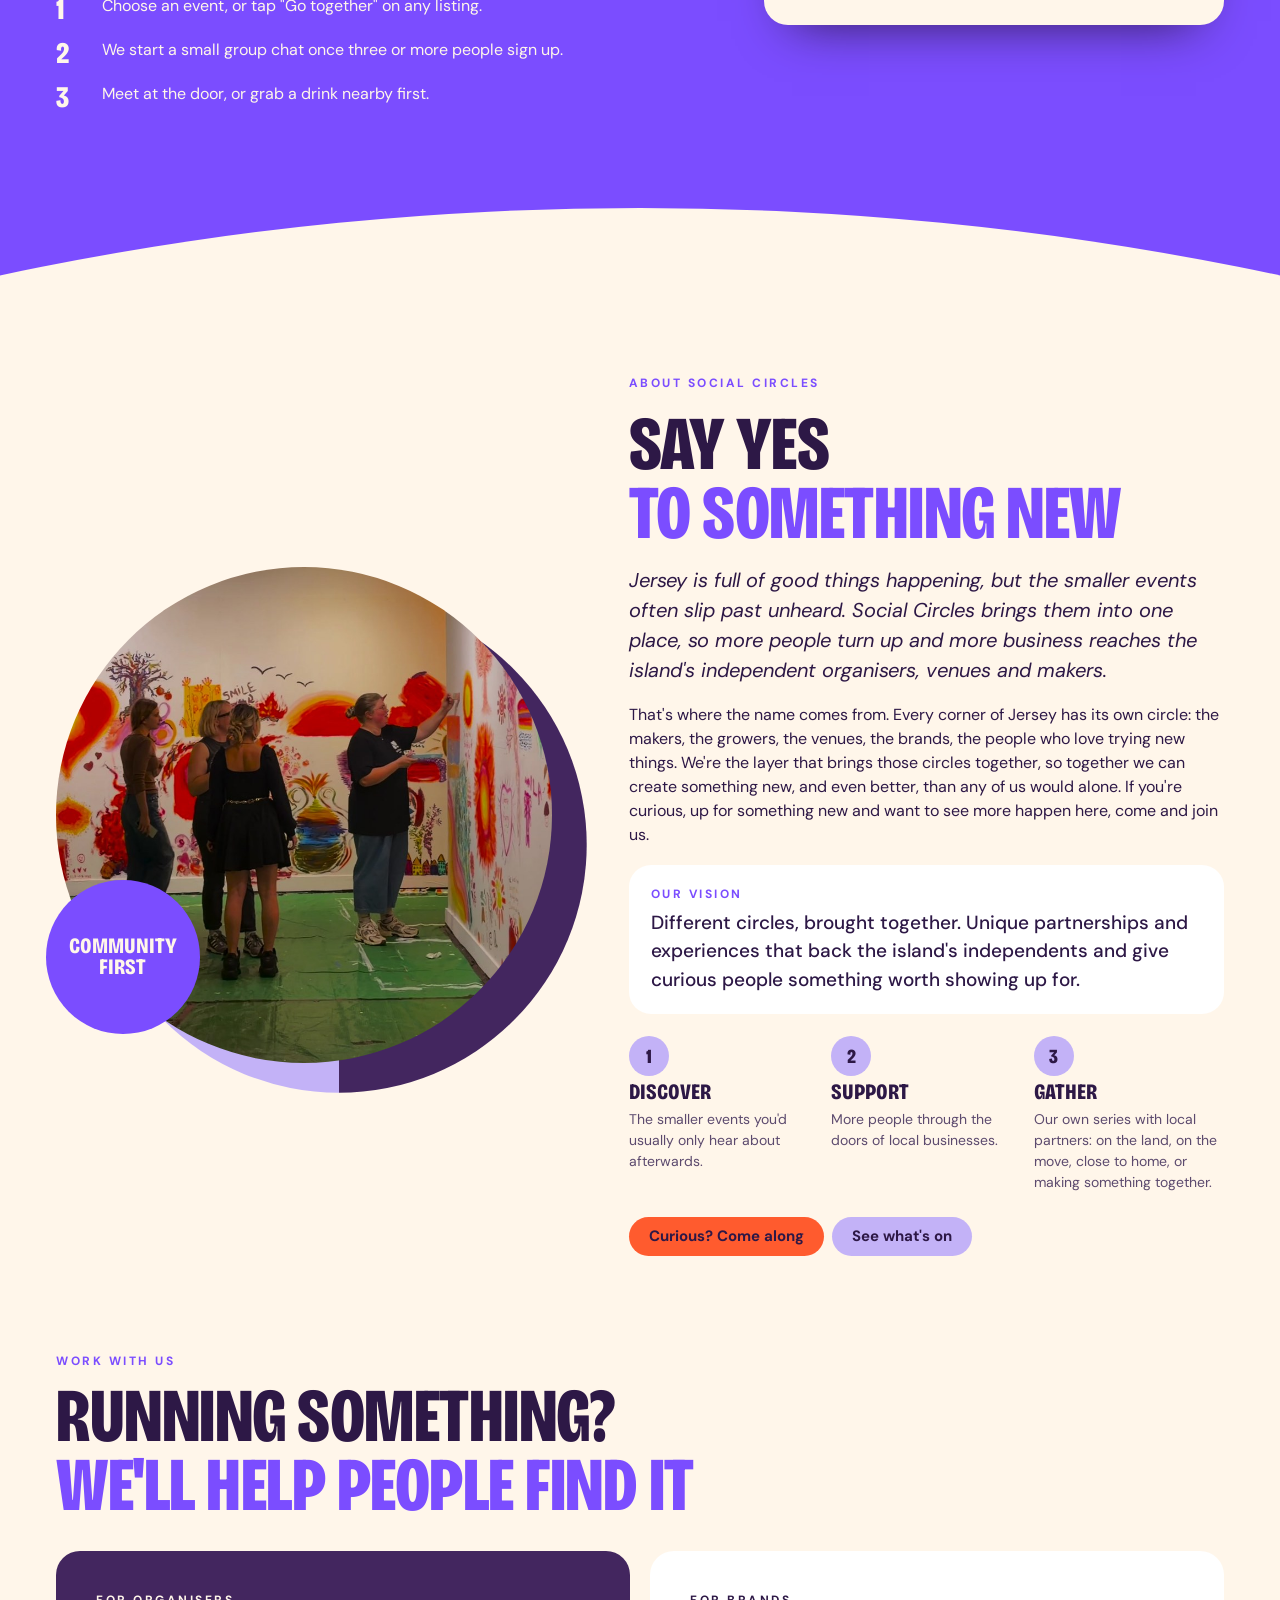
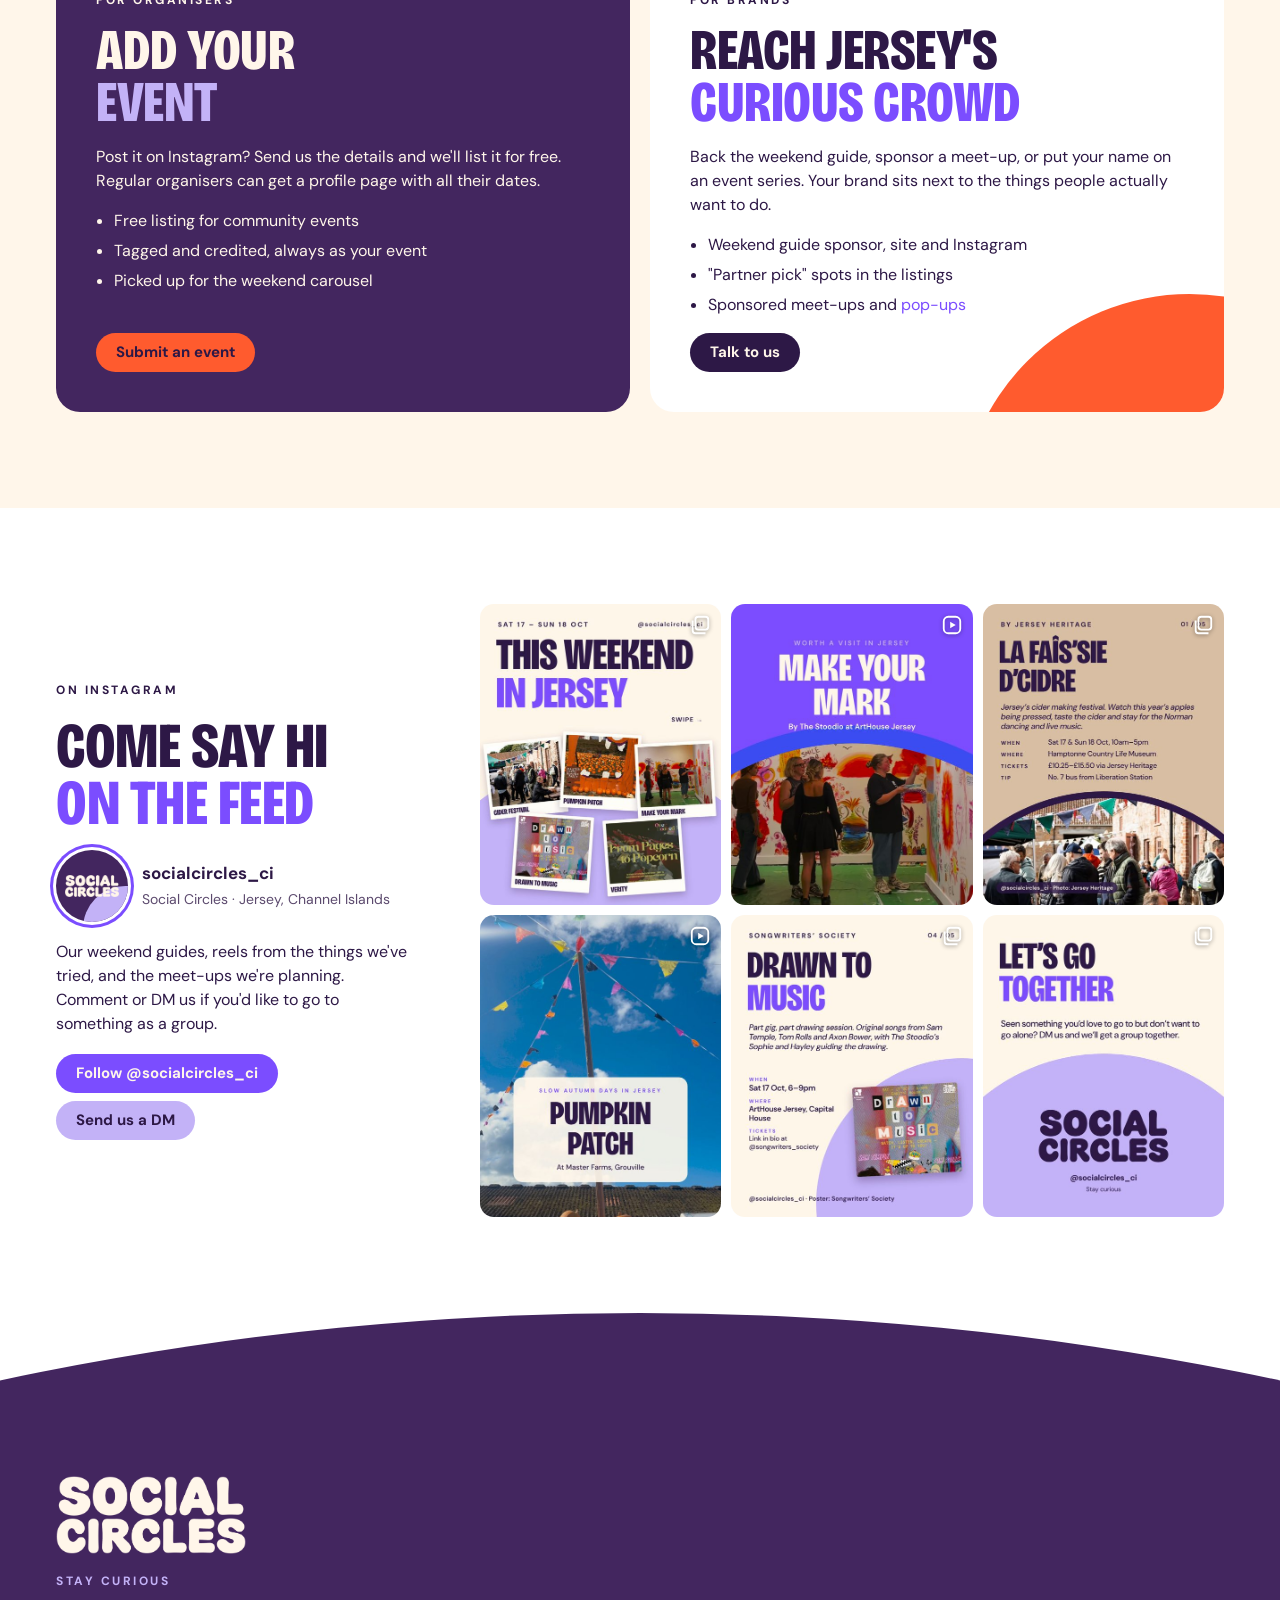
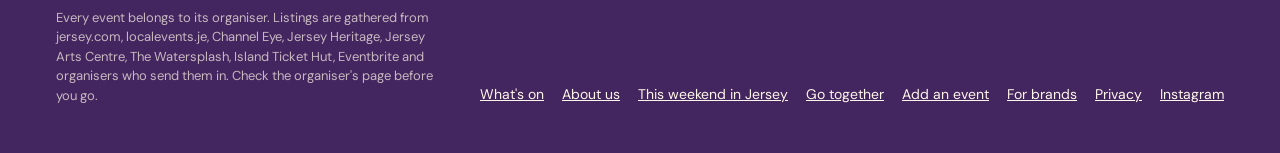
==== commit c145d2a1: "Give every event its own page, add a This weekend in Jersey page Built at publish from the approved " ====
--- a/site/index.html
+++ b/site/index.html
@@ -153,6 +153,7 @@
 .rows{display:flex;flex-direction:column;gap:12px;min-width:0}
 .row{background:var(--white);border-radius:18px;padding:18px 20px;display:grid;grid-template-columns:minmax(0,1fr) auto;gap:8px 20px;align-items:center}
 .row .by{font-size:11px;font-weight:700;letter-spacing:2px;text-transform:uppercase;color:var(--muted)}
+.row h4 a.name{text-decoration:none}.row h4 a.name:hover{text-decoration:underline;text-decoration-thickness:2px}
 .row h4{margin:2px 0 4px;font-family:var(--display);font-weight:800;font-stretch:75%;font-variation-settings:"wdth" 75;text-transform:uppercase;font-size:26px;line-height:.95;letter-spacing:-.2px}
 .row .facts{display:flex;flex-wrap:wrap;gap:4px 14px;font-size:14px;color:var(--muted)}
 .row .facts b{color:var(--aubergine);font-weight:500}
@@ -634,7 +635,7 @@
       <span class="eyebrow" style="color:var(--lilac)">Stay curious</span>
       <p class="src">Every event belongs to its organiser. Listings are gathered from jersey.com, localevents.je, Channel Eye, Jersey Heritage, Jersey Arts Centre, The Watersplash, Island Ticket Hut, Eventbrite and organisers who send them in. Check the organiser's page before you go.</p>
     </div>
-    <nav aria-label="Footer"><a href="#whats-on">What's on</a><a href="#about">About us</a><a href="#meetup">Go together</a><a href="https://www.instagram.com/socialcircles_ci/" data-form="submit">Add an event</a><a href="#organisers">For brands</a><a href="privacy.html">Privacy</a><a href="https://www.instagram.com/socialcircles_ci/">Instagram</a></nav>
+    <nav aria-label="Footer"><a href="#whats-on">What's on</a><a href="#about">About us</a><a href="this-weekend/">This weekend in Jersey</a><a href="#meetup">Go together</a><a href="https://www.instagram.com/socialcircles_ci/" data-form="submit">Add an event</a><a href="#organisers">For brands</a><a href="privacy.html">Privacy</a><a href="https://www.instagram.com/socialcircles_ci/">Instagram</a></nav>
   </div>
 </footer>
 
@@ -747,7 +748,7 @@
   const when = runs(e, at);
   return `
       <article class="row${e.out ? " soldout" : ""}"${e.season ? ` data-season="${e.season}"` : ""}>
-        <div style="min-width:0"><span class="by">By ${esc(e.by)}</span><h4>${esc(e.t)}</h4>
+        <div style="min-width:0"><span class="by">By ${esc(e.by)}</span><h4>${e.page ? `<a class="name" href="${esc(e.page)}">${esc(e.t)}</a>` : esc(e.t)}</h4>
           <div class="facts">${e.time ? `<span><b>${esc(e.time)}</b></span>` : ""}<span>${esc(e.at)}</span>${e.price ? `<span>${esc(e.price)}</span>` : ""}</div>
           <div class="tags"><span class="tag cat">${esc(e.cat)}</span>${when ? `<span class="tag when">${esc(when)}</span>` : ""}${e.type === "exhibition" ? `<span class="tag cat">Exhibition</span>` : ""}${e.free ? `<span class="tag free">Free</span>` : ""}${e.season ? `<span class="tag season">${SEASON[e.season].name}</span>` : ""}${e.out ? `<span class="tag out">Sold out</span>` : ""}</div></div>
         <div class="ctas">${e.out ? "" : `<a class="btn btn-line" href="#meetup" data-go="${esc(e.t)}">Go together</a>`}${e.url ? `<a class="btn ${e.out ? "btn-line" : "btn-dark"}" href="${esc(e.url)}">${e.out ? "Listing" : esc(e.link || "Tickets & info")}</a>` : ""}</div>
